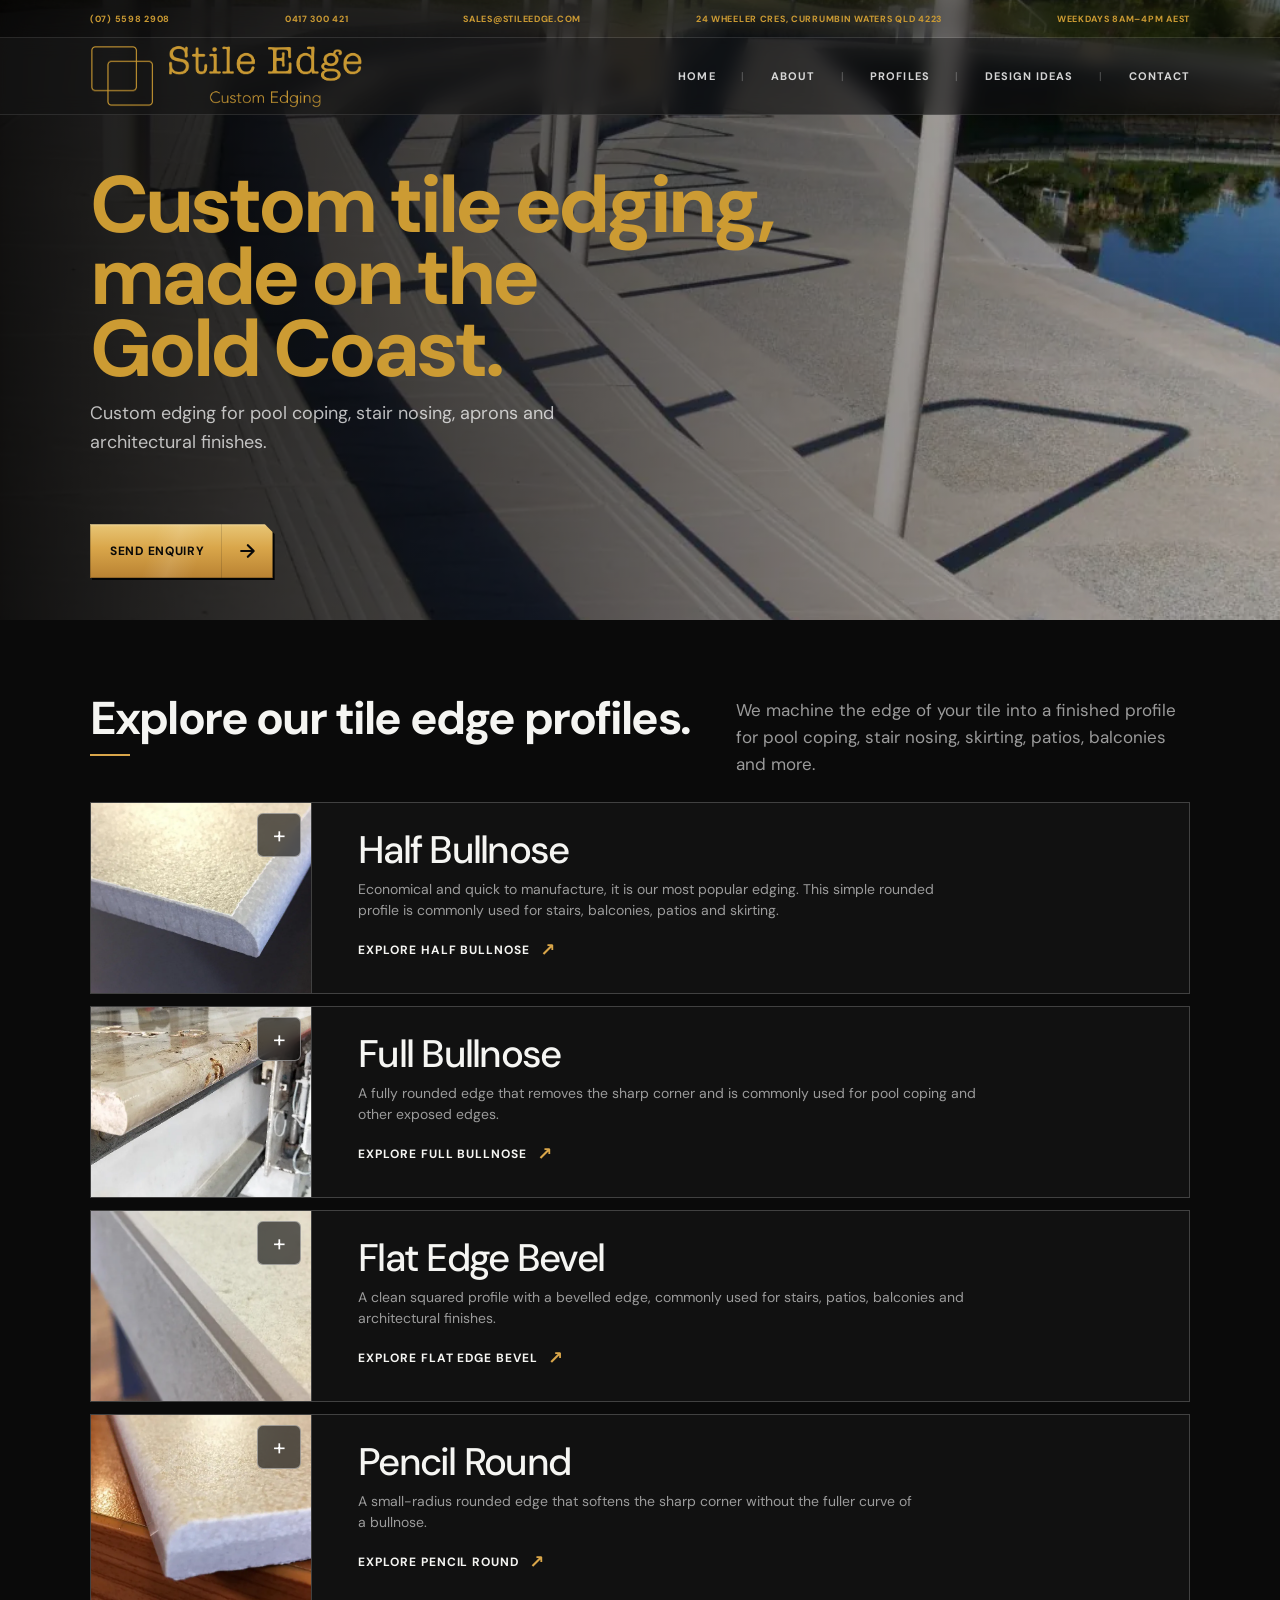
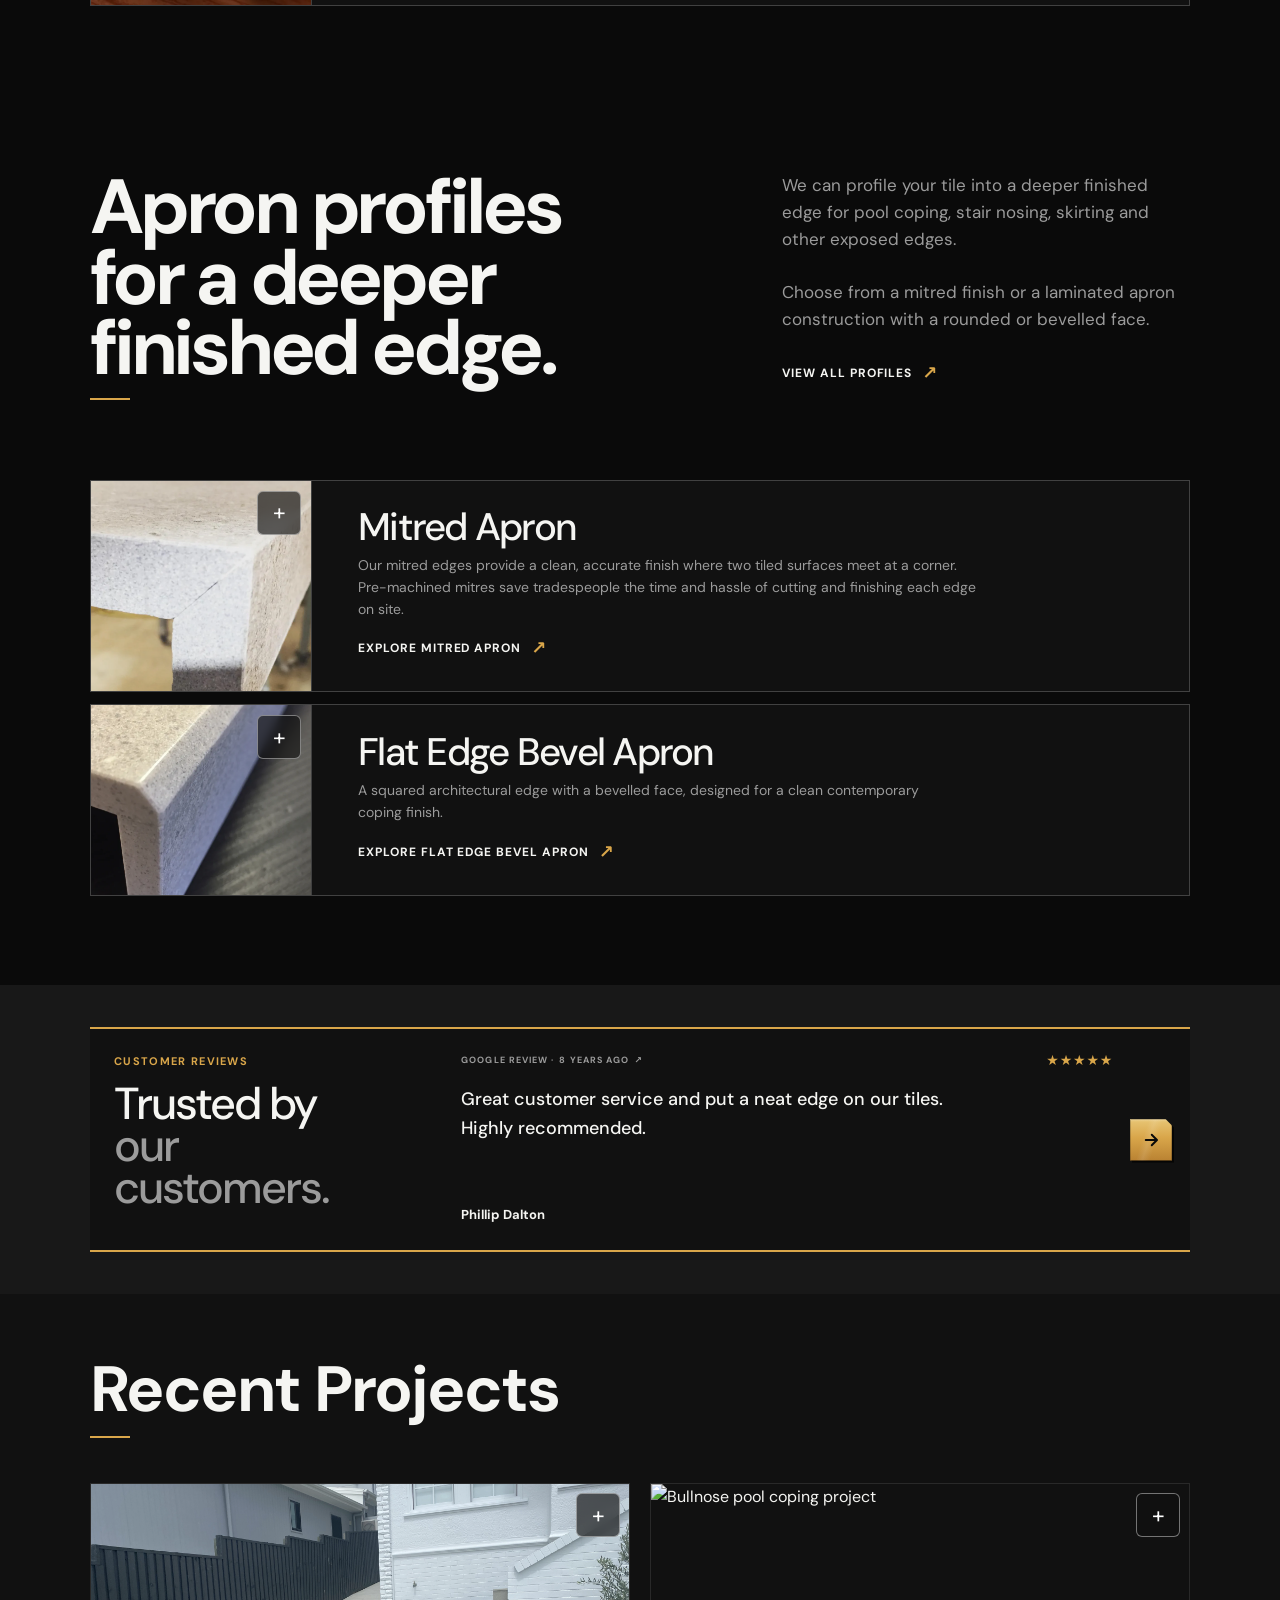
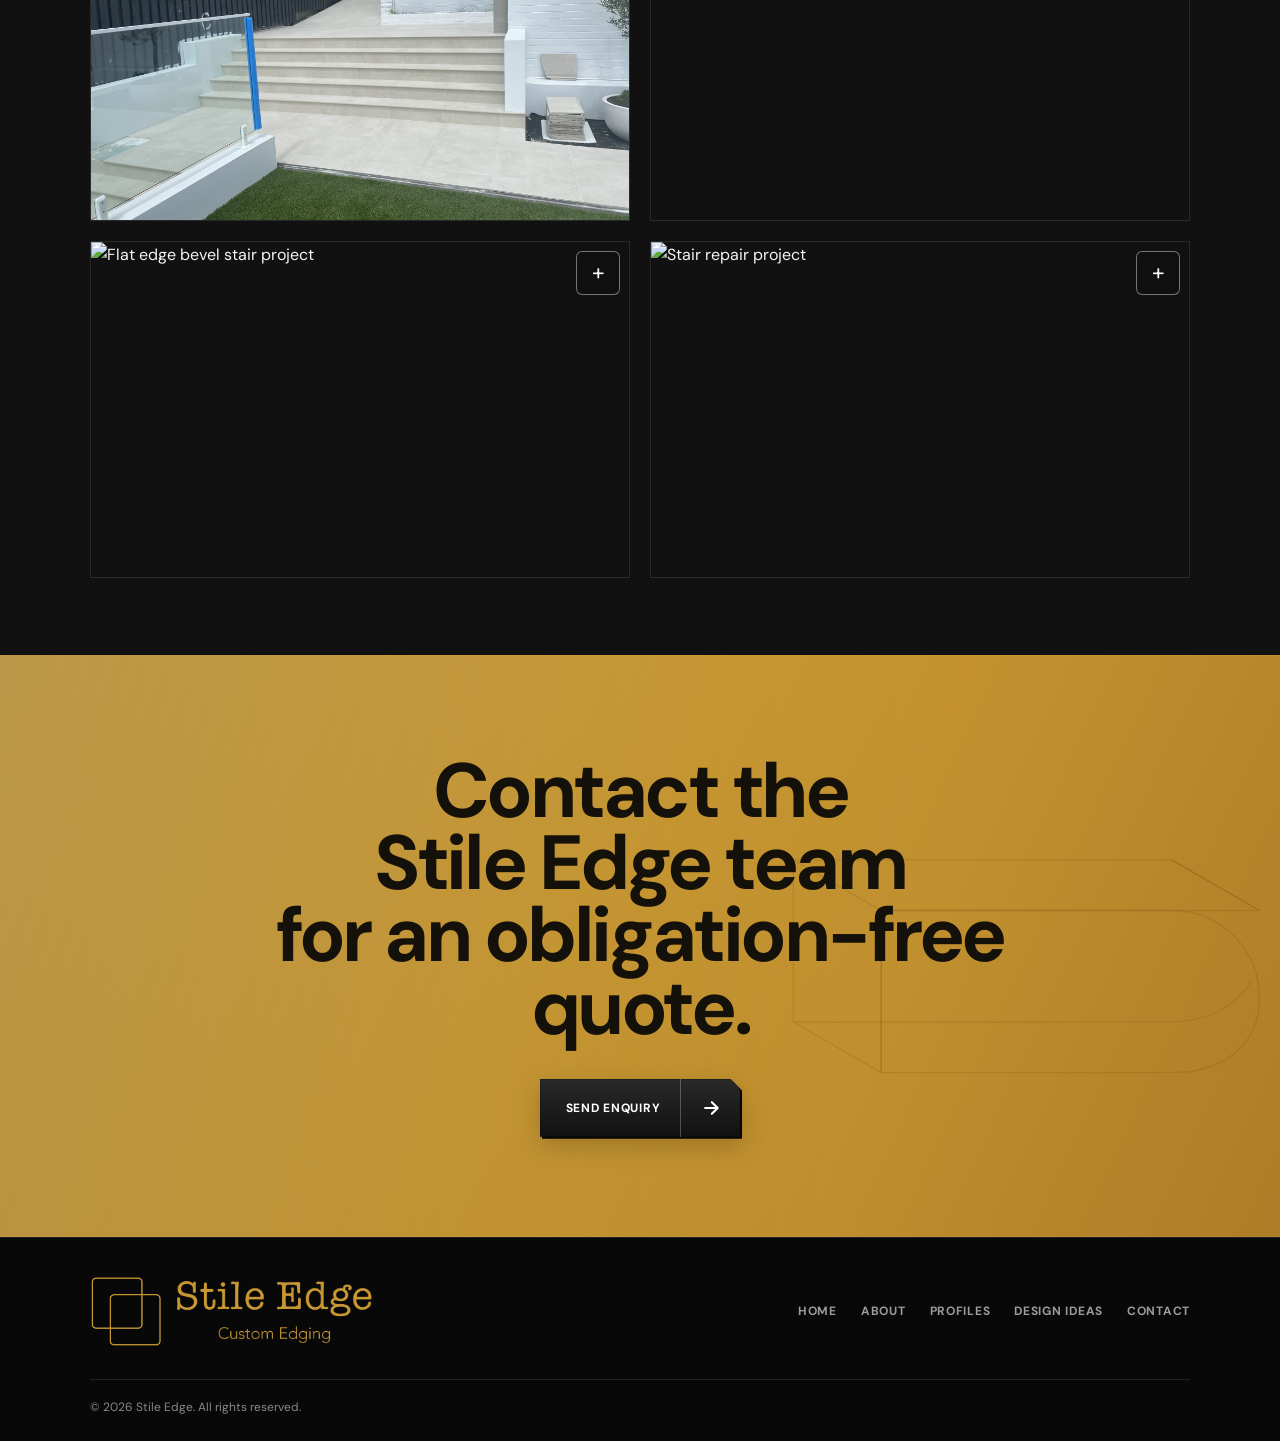
==== index.html @ b99e106f "Add aria-hidden and inert attributes to articles" ====
<!DOCTYPE html>
<html lang="en">
<head>
    
    <!-- =========================
     1. HEAD / METADATA
    ========================== -->
    
    <meta charset="UTF-8"/>
    <meta name="viewport" content="width=device-width, initial-scale=1.0"/>
    <!-- SEO Metadata -->
    <title>Stile Edge | Custom Tile Edging Gold Coast, Queensland</title>
    <meta name="description" content="Custom tile edging for pools, stairs, skirting & borders. Gold Coast specialists in pool coping, stair nosing and architectural edges.">
    <meta property="og:title" content="Stile Edge | Custom Tile Edging"/>
    <meta property="og:description" content="Custom tile edging for pools, stairs, skirting, borders and more."/>
    <meta property="og:image" content="https://stileedge.com/images/og-image.jpg"/>
    <meta property="og:url" content="https://stileedge.com/"/>
    <meta property="og:type" content="website"/>
    <!-- Large social preview for X and compatible platforms -->
    <meta name="twitter:card" content="summary_large_image">
    <meta property="og:image:alt" content="Stile Edge custom tile edging and profiling">
    <!-- Styles -->
    <!-- Preload the above-the-fold heading font -->
    <link
        rel="preload"
        href="fonts/dm-sans-v17-latin-700.woff2"
        as="font"
        type="font/woff2"
        crossorigin
    >
    <link rel="stylesheet" href="style.css">
    <!-- Favicon -->
    <link rel="icon" type="image/png" href="images/favicon.png"/>
    <link rel="apple-touch-icon" sizes="180x180" href="images/apple-touch-icon.png">
    <!-- Canonical URL -->
    <link rel="canonical" href="https://stileedge.com/"/>
    <script type="application/ld+json">
        {
        "@context": "https://schema.org",
        "@type": "LocalBusiness",
        "@id": "https://stileedge.com/#business",
        "name": "Stile Edge",
        "description": "Custom tile edging and profiling on the Gold Coast for pool coping, stairs, skirting, borders and architectural finishes.",
        "logo": "https://stileedge.com/images/logo.webp",
        "image": "https://stileedge.com/images/logo.webp",
        "telephone": "+61-7-5598-2908",
        "email": "sales@stileedge.com",
        "address": {
            "@type": "PostalAddress",
            "streetAddress": "24 Wheeler Crescent",
            "addressLocality": "Currumbin Waters",
            "addressRegion": "QLD",
            "postalCode": "4223",
            "addressCountry": "AU"
        },
        "areaServed": [
            {
                "@type": "City",
                "name": "Gold Coast"
            },
            {
                "@type": "AdministrativeArea",
                "name": "South East Queensland"
            }
        ],
        "geo": {
            "@type": "GeoCoordinates",
            "latitude": -28.148675,
            "longitude": 153.473419
        },
        "url": "https://stileedge.com",
        "openingHours": "Mo-Fr 08:00-16:00",
        
        "hasOfferCatalog": {
          "@type": "OfferCatalog",
          "name": "Custom Tile Edging Services",
          "itemListElement": [
            {
              "@type": "Offer",
              "itemOffered": {
                "@type": "Service",
                "name": "Pool Coping Profiles",
                "description": "Half bullnose, full bullnose and flat edge bevel profiles for pool surrounds.",
                "url": "https://stileedge.com/designideas.html#pool-coping"
              }
            },
            {
              "@type": "Offer",
              "itemOffered": {
                "@type": "Service",
                "name": "Stair Nosing and Step Tread Grooves",
                "description": "Custom stair nosing and tread grooves cut directly into tiles.",
                "url": "https://stileedge.com/designideas.html#stairs-step-treads"
              }
            },
            {
              "@type": "Offer",
              "itemOffered": {
                "@type": "Service",
                "name": "Skirting and Borders",
                "description": "Custom profiled tile edges for skirting and decorative borders.",
                "url": "https://stileedge.com/designideas.html#skirting-borders"
              }
            },
            {
              "@type": "Offer",
              "itemOffered": {
                "@type": "Service",
                "name": "Architectural Aprons and Edges",
                "description": "Mitred and laminated apron profiles for deeper finished tile edges.",
                "url": "https://stileedge.com/designideas.html#architectural-edges"
              }
            },
            {
              "@type": "Offer",
              "itemOffered": {
                "@type": "Service",
                "name": "Custom Tile Profiling",
                "description": "Custom tile edge profiles manufactured to suit specific project requirements.",
                "url": "https://stileedge.com/profiles.html#custom-profiles"
              }
            }
          ]
        }

        }
    </script>
</head>
<body class="home-page">
    
    <!-- =========================
         2. HEADER / NAVIGATION
    ========================== -->
    
    <div class="top-bar">
        <div class="top-bar-inner">
            <a
                href="tel:0755982908"
                class="top-bar-office"
            >
                (07) 5598 2908
            </a>
            <a
                href="tel:0417300421"
                class="top-bar-mobile"
            >
                0417 300 421
            </a>
            <a
                href="mailto:sales@stileedge.com"
                class="top-bar-email"
            >
                sales@stileedge.com
            </a>
            <a
                href="https://www.google.com/maps/search/?api=1&query=24+Wheeler+Crescent%2C+Currumbin+Waters+QLD+4223"
                class="top-bar-address"
                target="_blank"
                rel="noopener noreferrer"
            >
                24 Wheeler Cres, Currumbin Waters Qld 4223
            </a>
            <a
                href="contact.html#contact-details"
                class="top-bar-hours"
            >
                Weekdays 8am–4pm AEST
            </a>
        </div>
    </div>
        
    <header class="site-header">
        <div class="header-inner">
            <a href="index.html" class="site-logo" aria-label="Stile Edge home">   
                <img class="site-logo-mark"
                     src="images/logo.webp"
                     alt=""
                     width="1020"
                     height="1002">
                <img class="site-logo-wordmark"
                     src="images/logotext.webp"
                     alt=""
                     width="1122"
                     height="363">
            </a>
            <nav class="desktop-nav" aria-label="Primary navigation">
                <a href="index.html" aria-current="page">Home</a>
                <a href="about.html">About</a>
                <a href="profiles.html">Profiles</a>
                <a href="designideas.html">Design Ideas</a>
                <a href="contact.html">Contact</a>
            </nav>
            <button
                class="menu-button"
                type="button"
                aria-label="Open navigation"
                aria-expanded="false"
                aria-controls="mobile-menu"
            >
                <span></span>
                <span></span>
            </button>
        </div>
    
        <nav id="mobile-menu" class="mobile-menu" aria-label="Mobile navigation">
            <a href="index.html" aria-current="page">Home</a>
            <a href="about.html">About</a>
            <a href="profiles.html">Profiles</a>
            <a href="designideas.html">Design Ideas</a>
            <a href="contact.html">Contact</a>
        </nav>
    </header>

    <!-- =========================
         3. MAIN CONTENT
    ========================== -->
    
    <main>

        <!-- =========================
             3.1 MAIN - HERO
        ========================== -->

        <section class="hero">
            <div class="hero-slider">
                <div class="hero-slide is-active">
                    <img src="images/hero4.webp" alt="Custom profiled tile edging by Stile Edge" class="hero-image" width="1920" height="750" fetchpriority="high" decoding="async"/>
                </div>
                <div class="hero-slide">
                    <img src="images/hero2.webp" alt="Precision tile edging for pool coping" class="hero-image" width="1920" height="750" loading="lazy" fetchpriority="low" decoding="async"/>
                </div>
                <div class="hero-slide">
                    <img src="images/hero3.webp" alt="Architectural tile finishes by Stile Edge" class="hero-image" width="1920" height="750" loading="lazy" fetchpriority="low" decoding="async"/>
                </div>
            </div>
            <div class="hero-overlay"></div>
        
            <div class="hero-content">
                <h1>
                    Custom tile edging,
                    <span>made on the Gold Coast.</span>
                </h1>
                
                <p class="hero-text">
                    Custom edging for pool coping, stair nosing, aprons and architectural finishes.
                </p>
            </div>
        
            <div class="hero-actions">
                <a href="contact.html#contact-form" class="button button-primary">
                    <span class="button-label">Send Enquiry</span>
                    <span class="button-arrow" aria-hidden="true">
                        <svg viewBox="0 0 24 24" aria-hidden="true" focusable="false">
                            <path d="M5 12h14M13 5l7 7-7 7" />
                        </svg>
                    </span>
                </a>
            </div>
        
        </section>
        
        <!-- ===============================
            3.3  MAIN - STANDARD PROFILES
         ================================ -->

        <section class="services section">
            <div class="container">
        
                <div class="profiles-intro">
                    <div class="profiles-heading">
                        <h2 id="profiles">
                            Explore our tile edge profiles.
                        </h2>
                    </div>
        
                    <div class="profiles-description">
                        <p>
                            We machine the edge of your tile into a finished profile for pool coping, stair nosing, skirting, patios, balconies and more.
                        </p>
                    </div>
                </div>
        
        
                <!-- =====================================
                     01 - HALF BULLNOSE
                ====================================== -->
        
                <article
                    id="half-bullnose"
                    class="service-feature service-feature--gallery"
                    data-service-gallery
                >
                    <div class="service-image service-gallery">
        
                        <div
                            id="home-half-bullnose-gallery-track"
                            class="service-gallery-track"
                            data-gallery-track
                            role="region"
                            aria-label="Half Bullnose gallery"
                            tabindex="0"
                        >
                            <figure class="service-gallery-slide">
                                <img
                                    src="images/halfbullnose.webp"
                                    alt="Half Bullnose tile edge profile"
                                    width="1200"
                                    height="750"
                                    loading="lazy"
                                    decoding="async"
                                >
                            </figure>
                        </div>
        
                        <div
                            class="service-gallery-counter"
                            aria-live="polite"
                        >
                            <span data-gallery-current>1</span>
                            /
                            <span data-gallery-total>1</span>
                        </div>
        
                        <button
                            type="button"
                            class="service-gallery-expand"
                            data-gallery-toggle
                            data-label-open="Expand Half Bullnose gallery"
                            data-label-close="Collapse Half Bullnose gallery"
                            aria-label="Expand Half Bullnose gallery"
                            aria-expanded="false"
                            aria-controls="home-half-bullnose-gallery-track"
                        >
                            +
                        </button>
        
                        <button
                            type="button"
                            class="service-gallery-arrow service-gallery-arrow--prev"
                            data-gallery-prev
                            aria-label="Previous Half Bullnose photo"
                        >
                            ←
                        </button>
        
                        <button
                            type="button"
                            class="service-gallery-arrow service-gallery-arrow--next"
                            data-gallery-next
                            aria-label="Next Half Bullnose photo"
                        >
                            →
                        </button>
                    </div>
                    <div class="service-content">
                        <span class="service-number">
                            01 / PROFILE
                        </span>
                        <h3>Half Bullnose</h3>
                        <p>
                            Economical and quick to manufacture, it is our most popular edging. This simple rounded profile is commonly used for stairs, balconies, patios and skirting.
                        </p>
                        <a
                            href="profiles.html#half-bullnose"
                            class="text-link"
                        >
                            Explore Half Bullnose
                            <span aria-hidden="true">↗</span>
                        </a>
                    </div>
                </article>
                <!-- =====================================
                     02 - FULL BULLNOSE
                ====================================== -->
                <article
                    id="full-bullnose"
                    class="service-feature service-feature--gallery"
                    data-service-gallery
                >
                    <div class="service-image service-gallery">
                        <div
                            id="home-full-bullnose-gallery-track"
                            class="service-gallery-track"
                            data-gallery-track
                            role="region"
                            aria-label="Full Bullnose gallery"
                            tabindex="0"
                        >
                            <figure class="service-gallery-slide">
                                <img
                                    src="images/fullbullnose.webp"
                                    alt="Full Bullnose tile edge profile"
                                    width="915"
                                    height="571"
                                    loading="lazy"
                                    decoding="async"
                                >
                            </figure>
                        </div>
                        <div
                            class="service-gallery-counter"
                            aria-live="polite"
                        >
                            <span data-gallery-current>1</span>
                            /
                            <span data-gallery-total>1</span>
                        </div>
                        <button
                            type="button"
                            class="service-gallery-expand"
                            data-gallery-toggle
                            data-label-open="Expand Full Bullnose gallery"
                            data-label-close="Collapse Full Bullnose gallery"
                            aria-label="Expand Full Bullnose gallery"
                            aria-expanded="false"
                            aria-controls="home-full-bullnose-gallery-track"
                        >
                            +
                        </button>
                        <button
                            type="button"
                            class="service-gallery-arrow service-gallery-arrow--prev"
                            data-gallery-prev
                            aria-label="Previous Full Bullnose photo"
                        >
                            ←
                        </button>
                        <button
                            type="button"
                            class="service-gallery-arrow service-gallery-arrow--next"
                            data-gallery-next
                            aria-label="Next Full Bullnose photo"
                        >
                            →
                        </button>
                    </div>
                    <div class="service-content">
                        <span class="service-number">
                            02 / PROFILE
                        </span>
                        <h3>Full Bullnose</h3>
                        <p>
                            A fully rounded edge that removes the sharp corner and is commonly used for pool coping and other exposed edges.
                        </p>
                        <a
                            href="profiles.html#full-bullnose"
                            class="text-link"
                        >
                            Explore Full Bullnose
                            <span aria-hidden="true">↗</span>
                        </a>
                    </div>
                </article>
                <!-- =====================================
                     03 - FLAT EDGE BEVEL
                ====================================== -->
                <article
                    id="flat-edge-bevel"
                    class="service-feature service-feature--gallery"
                    data-service-gallery
                >
                    <div class="service-image service-gallery">
                        <div
                            id="home-flat-edge-bevel-gallery-track"
                            class="service-gallery-track"
                            data-gallery-track
                            role="region"
                            aria-label="Flat Edge Bevel gallery"
                            tabindex="0"
                        >
                            <figure class="service-gallery-slide">
                                <img
                                    src="images/flatedgebevel.webp"
                                    alt="Flat Edge Bevel tile profile"
                                    width="1200"
                                    height="750"
                                    loading="lazy"
                                    decoding="async"
                                >
                            </figure>
                        </div>
                        <div
                            class="service-gallery-counter"
                            aria-live="polite"
                        >
                            <span data-gallery-current>1</span>
                            /
                            <span data-gallery-total>1</span>
                        </div>
                        <button
                            type="button"
                            class="service-gallery-expand"
                            data-gallery-toggle
                            data-label-open="Expand Flat Edge Bevel gallery"
                            data-label-close="Collapse Flat Edge Bevel gallery"
                            aria-label="Expand Flat Edge Bevel gallery"
                            aria-expanded="false"
                            aria-controls="home-flat-edge-bevel-gallery-track"
                        >
                            +
                        </button>
                        <button
                            type="button"
                            class="service-gallery-arrow service-gallery-arrow--prev"
                            data-gallery-prev
                            aria-label="Previous Flat Edge Bevel photo"
                        >
                            ←
                        </button>
                        <button
                            type="button"
                            class="service-gallery-arrow service-gallery-arrow--next"
                            data-gallery-next
                            aria-label="Next Flat Edge Bevel photo"
                        >
                            →
                        </button>
                    </div>
                    <div class="service-content">
                        <span class="service-number">
                            03 / PROFILE
                        </span>
                        <h3>Flat Edge Bevel</h3>
                        <p>
                            A clean squared profile with a bevelled edge, commonly used for stairs, patios, balconies and architectural finishes.
                        </p>
                        <a
                            href="profiles.html#flat-edge-bevel"
                            class="text-link"
                        >
                            Explore Flat Edge Bevel
                            <span aria-hidden="true">↗</span>
                        </a>
                    </div>
                </article>
                <!-- =====================================
                     04 - PENCIL ROUND
                ====================================== -->
        
                <article
                    id="pencil-round"
                    class="service-feature service-feature--gallery"
                    data-service-gallery
                >
                    <div class="service-image service-gallery">
        
                        <div
                            id="home-pencil-round-gallery-track"
                            class="service-gallery-track"
                            data-gallery-track
                            role="region"
                            aria-label="Pencil Round gallery"
                            tabindex="0"
                        >
                            <figure class="service-gallery-slide">
                                <img
                                    src="images/pencilround.webp"
                                    alt="Pencil Round tile edge profile"
                                    width="859"
                                    height="537"
                                    loading="lazy"
                                    decoding="async"
                                >
                            </figure>
                        </div>
        
                        <div
                            class="service-gallery-counter"
                            aria-live="polite"
                        >
                            <span data-gallery-current>1</span>
                            /
                            <span data-gallery-total>1</span>
                        </div>
        
                        <button
                            type="button"
                            class="service-gallery-expand"
                            data-gallery-toggle
                            data-label-open="Expand Pencil Round gallery"
                            data-label-close="Collapse Pencil Round gallery"
                            aria-label="Expand Pencil Round gallery"
                            aria-expanded="false"
                            aria-controls="home-pencil-round-gallery-track"
                        >
                            +
                        </button>
        
                        <button
                            type="button"
                            class="service-gallery-arrow service-gallery-arrow--prev"
                            data-gallery-prev
                            aria-label="Previous Pencil Round photo"
                        >
                            ←
                        </button>
        
                        <button
                            type="button"
                            class="service-gallery-arrow service-gallery-arrow--next"
                            data-gallery-next
                            aria-label="Next Pencil Round photo"
                        >
                            →
                        </button>
        
                    </div>
        
                    <div class="service-content">
        
                        <span class="service-number">
                            04 / PROFILE
                        </span>
        
                        <h3>Pencil Round</h3>
        
                        <p>
                            A small-radius rounded edge that softens the sharp corner without the fuller curve of a bullnose.
                        </p>
                        <a
                            href="profiles.html#pencil-round"
                            class="text-link"
                        >
                            Explore Pencil Round
                            <span aria-hidden="true">↗</span>
                        </a>
                    </div>
                </article>
            </div>
        </section>
        <!-- =========================
              3.5 MAIN - APRON PROFILES
        ========================== -->
        
        <section
            id="aprons"
            class="services section"
        >
            <div class="container">
        
                <!-- =============================
                     APRON INTRO
                ============================== -->
        
                <div class="aprons-intro">
        
                    <div class="aprons-heading">
                        <h2>
                            Apron profiles for a deeper finished edge.
                        </h2>
                    </div>
        
                    <div class="aprons-intro-copy">
        
                        <p>
                            We can profile your tile into a deeper finished edge for pool coping, stair nosing, skirting and other exposed edges.
                        </p>
        
                        <p>
                            Choose from a mitred finish or a laminated apron construction with a rounded or bevelled face.
                        </p>
        
                        <a
                            href="profiles.html"
                            class="text-link"
                        >
                            View all profiles
                            <span aria-hidden="true">↗</span>
                        </a>
        
                    </div>
        
                </div>
        
        
                <!-- =====================================
                     05 - MITRED APRON
                ====================================== -->
                <article
                    id="mitred-apron"
                    class="service-feature service-feature--gallery"
                    data-service-gallery
                >
                    <div class="service-image service-gallery">
                        <div
                            id="home-mitred-apron-gallery-track"
                            class="service-gallery-track"
                            data-gallery-track
                            role="region"
                            aria-label="Mitred Apron gallery"
                            tabindex="0"
                        >
                            <figure class="service-gallery-slide">
                                <img
                                    src="images/mitredapron.webp"
                                    alt="Mitred apron tile edging by Stile Edge"
                                    width="1200"
                                    height="750"
                                    loading="lazy"
                                    decoding="async"
                                >
                            </figure>
                        </div>
                        <div
                            class="service-gallery-counter"
                            aria-live="polite"
                        >
                            <span data-gallery-current>1</span>
                            /
                            <span data-gallery-total>1</span>
                        </div>
                        <button
                            type="button"
                            class="service-gallery-expand"
                            data-gallery-toggle
                            data-label-open="Expand Mitred Apron gallery"
                            data-label-close="Collapse Mitred Apron gallery"
                            aria-label="Expand Mitred Apron gallery"
                            aria-expanded="false"
                            aria-controls="home-mitred-apron-gallery-track"
                        >
                            +
                        </button>
                        <button
                            type="button"
                            class="service-gallery-arrow service-gallery-arrow--prev"
                            data-gallery-prev
                            aria-label="Previous Mitred Apron photo"
                        >
                            ←
                        </button>
                        <button
                            type="button"
                            class="service-gallery-arrow service-gallery-arrow--next"
                            data-gallery-next
                            aria-label="Next Mitred Apron photo"
                        >
                            →
                        </button>
                    </div>
                    <div class="service-content">
                        <span class="service-number">
                            05 / APRON
                        </span>
                        <h3>Mitred Apron</h3>
                        <p>
                            Our mitred edges provide a clean, accurate finish where two tiled surfaces meet at a corner. Pre-machined mitres save tradespeople the time and hassle of cutting and finishing each edge on site.
                        </p>
                        <a
                            href="profiles.html#mitred-apron"
                            class="text-link"
                        >
                            Explore Mitred Apron
                            <span aria-hidden="true">↗</span>
                        </a>
                    </div>
                </article>
                <!-- =====================================
                     06 - FLAT EDGE BEVEL APRON
                ====================================== -->
                <article
                    id="flat-edge-bevel-apron"
                    class="service-feature service-feature--gallery"
                    data-service-gallery
                >
                    <div class="service-image service-gallery">
                        <div
                            id="home-flat-edge-bevel-apron-gallery-track"
                            class="service-gallery-track"
                            data-gallery-track
                            role="region"
                            aria-label="Flat Edge Bevel Apron gallery"
                            tabindex="0"
                        >
                            <figure class="service-gallery-slide">
                                <img
                                    src="images/flatedgebevelapron.webp"
                                    alt="Flat Edge Bevel Apron tile profile"
                                    width="570"
                                    height="324"
                                    loading="lazy"
                                    decoding="async"
                                >
                            </figure>
                        </div>
                        <div
                            class="service-gallery-counter"
                            aria-live="polite"
                        >
                            <span data-gallery-current>1</span>
                            /
                            <span data-gallery-total>1</span>
                        </div>
                        <button
                            type="button"
                            class="service-gallery-expand"
                            data-gallery-toggle
                            data-label-open="Expand Flat Edge Bevel Apron gallery"
                            data-label-close="Collapse Flat Edge Bevel Apron gallery"
                            aria-label="Expand Flat Edge Bevel Apron gallery"
                            aria-expanded="false"
                            aria-controls="home-flat-edge-bevel-apron-gallery-track"
                        >
                            +
                        </button>
                        <button
                            type="button"
                            class="service-gallery-arrow service-gallery-arrow--prev"
                            data-gallery-prev
                            aria-label="Previous Flat Edge Bevel Apron photo"
                        >
                            ←
                        </button>
                        <button
                            type="button"
                            class="service-gallery-arrow service-gallery-arrow--next"
                            data-gallery-next
                            aria-label="Next Flat Edge Bevel Apron photo"
                        >
                            →
                        </button>
                    </div>
                    <div class="service-content">
                        <span class="service-number">
                            06 / APRON
                        </span>
                        <h3>Flat Edge Bevel Apron</h3>
                        <p>
                            A squared architectural edge with a bevelled face, designed for a clean contemporary coping finish.
                        </p>
                        <a
                            href="profiles.html#flat-edge-bevel-apron"
                            class="text-link"
                        >
                            Explore Flat Edge Bevel Apron
                            <span aria-hidden="true">↗</span>
                        </a>
                    </div>
                </article>
            </div>
        </section>
        <!-- =========================
             3.4 MAIN - CUSTOMER REVIEWS
        ========================== -->

        <section
            id="reviews"
            class="reviews-section"
            aria-labelledby="reviews-title"
        >
            <div class="container reviews-layout">

                <!-- TRUST / SOURCE PANEL -->
                <aside class="reviews-overview">

                    <div class="reviews-overview-copy">
                        <p class="eyebrow">CUSTOMER REVIEWS</p>

                        <h2 id="reviews-title">
                            Trusted by
                            <span>our customers.</span>
                        </h2>
                    </div>
                </aside>


                <!-- REVIEW GALLERY -->
                <div
                    class="reviews-gallery"
                    data-review-gallery
                >

                    <div
                        id="reviews-gallery-track"
                        class="reviews-gallery-track"
                        data-review-track
                        role="region"
                        aria-label="Customer testimonial gallery"
                        tabindex="0"
                    >

                        <!-- REVIEW 01 -->
                        <article class="review-gallery-slide" aria-hidden="false">

                            <div class="review-gallery-top">

                                <a
                                    href="https://share.google/aYSX4DVDIsp0wMXSh"
                                    class="review-gallery-source"
                                    target="_blank"
                                    rel="noopener noreferrer"
                                    aria-label="Open Phillip Dalton's Google review"
                                >
                                    Google review ·
                                
                                    <time
                                        class="review-relative-date"
                                        data-review-captured="2026-09-12"
                                        data-review-age-years="8"
                                    >
                                        8 years ago
                                    </time>
                                
                                    <span aria-hidden="true">↗</span>
                                </a>

                                <span
                                    class="review-gallery-stars"
                                    role="img"
                                    aria-label="5 out of 5 stars"
                                >
                                    ★★★★★
                                </span>

                            </div>

                            <div class="review-gallery-body">
                                <blockquote>
                                    <p>
                                        Great customer service and put a neat edge on our tiles. Highly recommended.
                                    </p>
                                </blockquote>
                            </div>

                            <footer class="review-gallery-footer">
                                <strong>Phillip Dalton</strong>
                            </footer>

                        </article>
                        
                        <!-- REVIEW 02 -->
                        <article class="review-gallery-slide" aria-hidden="true" inert>

                            <div class="review-gallery-top">

                                <a
                                    href="https://share.google/eQQQewe9fkUvzL3k7"
                                    class="review-gallery-source"
                                    target="_blank"
                                    rel="noopener noreferrer"
                                    aria-label="Open Greg Tilley's Google review"
                                >
                                    Google review ·
                                
                                    <time
                                        class="review-relative-date"
                                        data-review-captured="2026-09-12"
                                        data-review-age-months="9"
                                    >
                                        9 months ago
                                    </time>
                                
                                    <span aria-hidden="true">↗</span>
                                </a>

                                <span
                                    class="review-gallery-stars"
                                    role="img"
                                    aria-label="5 out of 5 stars"
                                >
                                    ★★★★★
                                </span>

                            </div>

                            <div class="review-gallery-body">
                                <blockquote>
                                    <p>
                                        Great people. I only had one tile that needed cutting &amp; they cut it quickly &amp; refused my offer to pay. In this day &amp; time that is a rare thing! Thank you so much, appreciated!
                                    </p>
                                </blockquote>
                            </div>

                            <footer class="review-gallery-footer">
                                <strong>Greg Tilley</strong>
                            </footer>

                        </article>


                        <!-- REVIEW 03 -->
                        <article class="review-gallery-slide" aria-hidden="true" inert>

                            <div class="review-gallery-top">

                                <a
                                    href="https://share.google/ebPTwDyDKeC3I93Yc"
                                    class="review-gallery-source"
                                    target="_blank"
                                    rel="noopener noreferrer"
                                    aria-label="Open Selina Sanderson's Google review"
                                >
                                    Google review ·
                                
                                    <time
                                        class="review-relative-date"
                                        data-review-captured="2026-09-12"
                                        data-review-age-years="4"
                                    >
                                        4 years ago
                                    </time>
                                
                                    <span aria-hidden="true">↗</span>
                                </a>

                                <span
                                    class="review-gallery-stars"
                                    role="img"
                                    aria-label="5 out of 5 stars"
                                >
                                    ★★★★★
                                </span>

                            </div>

                            <div class="review-gallery-body">
                                <blockquote>
                                    <p>
                                        Karen was so helpful and a pleasure to deal with, she made the transaction very easy! Thanks Karen
                                    </p>
                                </blockquote>
                            </div>

                            <footer class="review-gallery-footer">
                                <strong>Selina Sanderson</strong>
                            </footer>

                        </article>

                    </div>

                    <button
                        type="button"
                        class="review-gallery-next"
                        data-review-next
                        aria-label="Next customer review"
                    >
                        <svg
                            viewBox="0 0 24 24"
                            aria-hidden="true"
                            focusable="false"
                        >
                            <path d="M5 12h14M13 5l7 7-7 7" />
                        </svg>
                    </button>

                </div>

            </div>
        </section>
        <!-- =========================
           3.6 MAIN - GALLERY
        ========================== -->
        
        <section id="gallery" class="gallery section">
            <div class="container">
                <div class="section-heading">
                    <h2>
                        Recent Projects
                    </h2>
                </div>
                <div class="gallery-grid">

                    <!-- Project 1 — Full Bullnose -->
                    <article class="project-card">
                        <button
                            type="button"
                            class="service-gallery-expand project-card-toggle"
                            aria-label="Show Full Bullnose profile used in this project"
                            aria-expanded="false"
                        >
                            +
                        </button>
                        <div class="project-card-inner">
                            <div class="project-card-front">
                                <img src="images/project1.webp" alt="Full bullnose stair project" width="1200" height="800" loading="lazy">
                            </div>
                            <div class="project-card-back" inert>
                                <div class="project-back-content">
                                    <div class="mini-profile-full">
                                        <div class="mini-profile-image">
                                            <img src="images/fullbullnose.webp" alt="Full Bullnose" width="915" height="571" loading="lazy">
                                        </div>
                                        <div class="mini-profile-info">
                                            <strong>Full Bullnose</strong>
                                            <a
                                                href="profiles.html#full-bullnose"
                                                class="text-link"
                                            >
                                                Explore Full Bullnose
                                                <span aria-hidden="true">↗</span>
                                            </a>
                                        </div>
                                    </div>
                                </div>
                            </div>
                        </div>
                    </article>
                    <!-- Project 2 — Full Bullnose -->
                    <article class="project-card">
                        <button
                            type="button"
                            class="service-gallery-expand project-card-toggle"
                            aria-label="Show Full Bullnose profile used in this project"
                            aria-expanded="false"
                        >
                            +
                        </button>
                        <div class="project-card-inner">
                            <div class="project-card-front">
                                <img src="images/project2.webp" alt="Bullnose pool coping project" width="1200" height="800" loading="lazy">
                            </div>
                            <div class="project-card-back" inert>
                                <div class="project-back-content">
                                    <div class="mini-profile-full">
                                        <div class="mini-profile-image">
                                            <img src="images/fullbullnose.webp" alt="Full Bullnose" width="915" height="571" loading="lazy">
                                        </div>
                                        <div class="mini-profile-info">
                                            <strong>Full Bullnose</strong>
                                            <a
                                                href="profiles.html#full-bullnose"
                                                class="text-link"
                                            >
                                                Explore Full Bullnose
                                                <span aria-hidden="true">↗</span>
                                            </a>
                                        </div>
                                    </div>
                                </div>
                            </div>
                        </div>
                    </article>
                    <!-- Project 3 — Flat Edge Bevel -->
                    <article class="project-card">
                        <button
                            type="button"
                            class="service-gallery-expand project-card-toggle"
                            aria-label="Show Flat Edge Bevel profile used in this project"
                            aria-expanded="false"
                        >
                            +
                        </button>
                        <div class="project-card-inner">
                            <div class="project-card-front">
                                <img src="images/project3.webp" alt="Flat edge bevel stair project" width="1200" height="800" loading="lazy">
                            </div>
                            <div class="project-card-back" inert>
                                <div class="project-back-content">
                                    <div class="mini-profile-full">
                                        <div class="mini-profile-image">
                                            <img src="images/flatedgebevel.webp" alt="Flat Edge Bevel" width="1200" height="750" loading="lazy">
                                        </div>
                                        <div class="mini-profile-info">
                                            <strong>Flat Edge Bevel</strong>
                                        
                                            <a
                                                href="profiles.html#flat-edge-bevel"
                                                class="text-link"
                                            >
                                                Explore Flat Edge Bevel
                                                <span aria-hidden="true">↗</span>
                                            </a>
                                        </div>
                                    </div>
                                </div>
                            </div>
                        </div>
                    </article>

                    <!-- Project 4 — Half Bullnose -->
                    <article class="project-card">
                        <button
                            type="button"
                            class="service-gallery-expand project-card-toggle"
                            aria-label="Show Half Bullnose profile used in this project"
                            aria-expanded="false"
                        >
                            +
                        </button>
                        <div class="project-card-inner">
                            <div class="project-card-front">
                                <img src="images/project4.webp" alt="Stair repair project" width="1200" height="800" loading="lazy">
                            </div>
                            <div class="project-card-back" inert>
                                <div class="project-back-content">
                                    <div class="mini-profile-full">
                                        <div class="mini-profile-image">
                                            <img src="images/halfbullnose.webp" alt="Half Bullnose" width="1200" height="750" loading="lazy">
                                        </div>
                                        <div class="mini-profile-info">
                                            <strong>Half Bullnose</strong>
                                        
                                            <a
                                                href="profiles.html#half-bullnose"
                                                class="text-link"
                                            >
                                                Explore Half Bullnose
                                                <span aria-hidden="true">↗</span>
                                            </a>
                                        </div>
                                    </div>
                                </div>
                            </div>
                        </div>
                    </article>

                </div>
            </div>
        </section>
                
        <!-- =========================
            3.8 MAIN - CONTACT CTA
        ========================== -->
        
        <section id="contact" class="contact section">
            <div class="contact-content">
                <h2>
                    Contact the Stile Edge team<br>
                    for an obligation-free quote.
                </h2>
                <div class="about-cta-actions">
                   <a href="contact.html" class="button button-primary">
                        <span class="button-label">Send Enquiry</span>
                        <span class="button-arrow" aria-hidden="true">
                            <svg viewBox="0 0 24 24" aria-hidden="true" focusable="false">
                                <path d="M5 12h14M13 5l7 7-7 7" />
                            </svg>
                        </span>
                    </a>
                    
                </div>
            </div>
        </section>
    </main>
    
    <!-- =========================
         4. FOOTER
    ========================== -->
    <footer class="site-footer">
        <div class="footer-inner">
            <a
                href="index.html"
                class="footer-brand"
                aria-label="Stile Edge home"
            >
                <img
                    class="footer-mark"
                    src="images/logo.webp"
                    alt=""
                    width="1020"
                    height="1002"
                    loading="lazy"
                >
                <img
                    class="footer-wordmark"
                    src="images/logotext.webp"
                    alt=""
                    width="1122"
                    height="363"
                    loading="lazy"
                >
            </a>
            <nav
                class="footer-links"
                aria-label="Footer navigation"
            >
                <a href="index.html">Home</a>
                <a href="about.html">About</a>
                <a href="profiles.html">Profiles</a>
                <a href="designideas.html">Design Ideas</a>
                <a href="contact.html">Contact</a>
            </nav>
        </div>
        <div class="footer-bottom">
            <p class="copyright">
                © 2026 Stile Edge. All rights reserved.
            </p>
        </div>
    </footer>
    <!-- =========================
         5. JAVASCRIPT
    ========================== -->
    
    <script src="script.js"></script>

</body>
</html>
---- style.css ----
*,
*::before,
*::after {
    box-sizing: border-box;
}
/* ==========================
   1. Design Tokens
========================== */
:root {
    --bg: #0a0a0a;
    --surface: #111111;
    --surface-2: #181818;
    --text: #f5f5f2;
    --text-muted: #9b9b9b;
    --text-dim: #888888;
    /* Brand */
    --brand-gold: #d9a64a;
    --logo-gold: #CC9B33;
    --brand-gold-bright: #e8c676;
    --brand-gold-deep: #b98232;
    --platinum-blue: #334c5c;
    --platinum-blue-deep: #223640;
    --platinum-blue-deeper: #101c22;
    /* Semantic */
    --accent: var(--brand-gold);
    --accent-bright: var(--brand-gold-bright);
    --accent-ink: var(--brand-gold);
    --line-strong: rgba(255,255,255,.20);
    --beam: var(--brand-gold);
    --beam-size: 2px;
    --dark: #050505;
    --line: rgba(255,255,255,.10);
    --max-width: 1100px;
    --page-padding: clamp(20px, 4vw, 72px);
    --section-space: clamp(56px, 6vw, 80px);
    --ease: cubic-bezier(.22, 1, .36, 1);
    --section-title-size: clamp(38px, 4vw, 54px);
    --body-copy-size: 16px;
    --gold-button:
        linear-gradient(
            180deg,
            rgba(255,255,255,.28) 0,
            rgba(255,255,255,.06) 2px,
            transparent 3px
        ),
        linear-gradient(
            108deg,
            transparent 0%,
            transparent 34%,
            rgba(255,255,255,.11) 46%,
            transparent 60%
        ),
        linear-gradient(
            180deg,
            var(--brand-gold-bright) 0%,
            var(--brand-gold) 44%,
            var(--brand-gold-deep) 100%
        );
    
    --gold-button-hover:
        linear-gradient(
            180deg,
            rgba(255,255,255,.34) 0,
            rgba(255,255,255,.08) 2px,
            transparent 3px
        ),
        linear-gradient(
            108deg,
            transparent 0%,
            transparent 30%,
            rgba(255,255,255,.16) 46%,
            transparent 62%
        ),
        linear-gradient(
            180deg,
            var(--brand-gold-bright) 0%,
            var(--brand-gold) 52%,
            var(--brand-gold-deep) 100%
        );
    --cta-surface:
        linear-gradient(
            115deg,
            #E5B858 0%,
            #CC9B33 48%,
            #AD7C26 100%
        );
    /* Spacing rhythm */
    --space-1: 4px;
    --space-2: 8px;
    --space-3: 12px;
    --space-4: 16px;
    --space-5: 24px;
    --space-6: 32px;
    --space-7: 48px;
    --space-8: 64px;
    --space-9: 80px;
    /* Stile edge motif */
    --brand-edge-length: 40px;
    --brand-edge-thickness: 2px;

    /* Shape system */
    --radius-section: 0;
    --radius-card: 0;
    --radius-media: 0;
    --radius-tag: 0;
    --radius-field: 0;
    --radius-section-edge: 0;
    
    /* Button geometry */
    --button-depth: 2px;
    --button-chamfer: 14px;
    --button-arrow-width: 52px;
}
/* ==========================
   2. Fonts
========================== */

/* dm-sans-regular - latin */
@font-face {
  font-display: swap;
  font-family: 'DM Sans';
  font-style: normal;
  font-weight: 400;
  src: url('fonts/dm-sans-v17-latin-regular.woff2') format('woff2');
}
/* dm-sans-500 - latin */
@font-face {
  font-display: swap;
  font-family: 'DM Sans';
  font-style: normal;
  font-weight: 500;
  src: url('fonts/dm-sans-v17-latin-500.woff2') format('woff2');
}
/* dm-sans-700 - latin */
@font-face {
  font-display: swap;
  font-family: 'DM Sans';
  font-style: normal;
  font-weight: 700;
  src: url('fonts/dm-sans-v17-latin-700.woff2') format('woff2');
}

/* ==========================
   3. Base / Reset
========================== */

@view-transition {
    navigation: auto;
}

::view-transition-old(root),
::view-transition-new(root) {
    animation-duration: 180ms;
    animation-timing-function: ease-out;
}

#profiles,
#aprons,
#gallery,
#contact {
    scroll-margin-top: 110px;
}

h1,
h2,
h3 {
    text-wrap: balance;
}

p {
    text-wrap: pretty;
}

html {
    color-scheme: dark;
    scroll-padding-top: 110px;
    scroll-behavior: smooth;
}


body {
    margin: 0;
    background: var(--bg);
    color: var(--text);
    font-family: "DM Sans", system-ui, -apple-system, sans-serif;
    line-height: 1.6;
    -webkit-font-smoothing: antialiased;
    -moz-osx-font-smoothing: grayscale;
    overflow-x: hidden;
}

img {
    display: block;
    max-width: 100%;
    height: auto;
}


a {
    color: inherit;
    text-decoration: none;
    transition:
        color .3s ease,
        background-color .3s ease,
        border-color .3s ease,
        transform .3s ease;
}


a:hover {
    color: var(--accent);
}


a:focus-visible,
button:focus-visible {
    outline: 2px solid var(--text);
    outline-offset: 6px;
}

button {
    font: inherit;
}

.menu-button {
    display: none;
}

.feature-image {
    border: 0;
}

.profiles-heading h2,
.aprons-heading h2,
.feature-copy h2,
.section-heading h2 {
    position: relative;
    padding-bottom: 16px;
}

.profiles-heading h2::after,
.aprons-heading h2::after,
.feature-copy h2::after,
.section-heading h2::after {
    content: "";
    position: absolute;
    left: 0;
    bottom: 0;
    width: var(--brand-edge-length);
    height: var(--brand-edge-thickness);
    background: var(--accent);
}

.profiles-heading h2,
.aprons-heading h2,
.section-heading h2,
.feature-copy h2 {
    font-size: var(--section-title-size);
    line-height: .96;
    letter-spacing: -.04em;
}

.profiles-description,
.aprons-intro-copy,
.feature-copy p:not(.eyebrow) {
    font-size: var(--body-copy-size);
    line-height: 1.6;
}

.feature-image,
.gallery-grid img {
    border-radius: var(--radius-media);
    overflow: hidden;
}

/* ==========================
   4.1 SHARED SERVICE CARDS
============================== */

.service-number {
    display: none;
}

.services {
    background: var(--bg);
}

.service-feature {
   position: relative;
   display: grid;
   grid-template-columns: 1fr 1fr;
   min-height: 500px;
   margin-bottom: 0;
   background: var(--surface);
   border:
   1px solid var(--line-strong);
   border-top:
       var(--beam-size)
       solid
       var(--beam);
   border-bottom: 0;
       overflow: hidden;
       transition:
           border-color .3s ease;
}

.service-feature:last-child {
    border-bottom:
        1px solid
        var(--line);
}

.service-image {
    position: relative;
    min-height: 500px;
    overflow: hidden;
    background: var(--surface-2);
}

.service-image img {
    width: 100%;
    height: 100%;
    object-fit: cover;
    transition:
        transform .9s var(--ease);
}

.service-content {
    position: relative;
    border-left:
        var(--beam-size)
        solid
        var(--beam);
    display: flex;
    flex-direction: column;
    justify-content: center;
    padding:
        clamp(40px, 6vw, 85px)
        clamp(30px, 5vw, 70px);
}

.service-content h3 {
    margin: 0 0 20px;
    font-family:
        "DM Sans",
        system-ui,
        sans-serif;
    font-size: clamp(40px, 4.5vw, 66px);
    line-height: .9;
    font-weight: 500;
    letter-spacing: -.045em;
}

.service-content p {
    max-width: 530px;
    margin: 0 0 25px;
    color: var(--text-muted);
    font-size: 16px;
    line-height: 1.7;
}

.service-feature:nth-of-type(even) .service-image {
    order: 2;
}

.service-feature:nth-of-type(even) .service-content {
    order: 1;
    border-left: 0;
    border-right:
       var(--beam-size)
       solid
       var(--beam);
}

/* =============================
   4.2 SHARED SERVICE GALLERIES
================================= */

:is(.home-page, .services-page-body) .service-feature--gallery {
    transition:
        grid-template-columns .22s var(--ease),
        min-height .22s var(--ease);
}

/* ==========================
   Gallery media
========================== */

:is(.home-page, .services-page-body) .service-gallery {
    position: relative;
    isolation: isolate;
}

:is(.home-page, .services-page-body) .service-gallery-track {
    display: flex;
    width: 100%;
    height: 100%;
    overflow: hidden;
    scrollbar-width: none;
}

:is(.home-page, .services-page-body) .service-gallery-track::-webkit-scrollbar {
    display: none;
}

:is(.home-page, .services-page-body) .service-gallery-slide {
    flex: 0 0 100%;
    width: 100%;
    min-width: 100%;
    height: 100%;
    margin: 0;
    background: var(--dark);
    scroll-snap-align: start;
    scroll-snap-stop: always;
}

:is(.home-page, .services-page-body) .service-gallery-slide img {
    display: block;
    width: 100%;
    height: 100%;
    object-fit: cover;
    pointer-events: none;
    user-select: none;
}

/* ==========================
   Counter
========================== */

:is(.home-page, .services-page-body) .service-gallery-counter {
    position: absolute;
    left: 10px;
    bottom: 10px;
    z-index: 4;
    padding: 7px 9px;
    border-radius: 6px;
    background: rgba(18, 18, 18, .72);
    color: #fff;
    font-size: 10px;
    font-weight: 700;
    line-height: 1;
    letter-spacing: .08em;
    backdrop-filter: blur(6px);
    -webkit-backdrop-filter: blur(6px);
}

/* ==========================
   Expand / collapse
========================== */

:is(.home-page, .services-page-body) .service-gallery-expand,
.project-card-toggle {
    position: absolute;
    top: 10px;
    right: 10px;
    z-index: 5;
    display: grid;
    place-items: center;
    width: 44px;
    height: 44px;
    padding: 0;
    border: 1px solid rgba(255, 255, 255, .42);
    border-radius: 6px;
    background: rgba(18, 18, 18, .65);
    color: #fff;
    font-size: 23px;
    font-weight: 400;
    line-height: 1;
    cursor: pointer;
    backdrop-filter: blur(6px);
    -webkit-backdrop-filter: blur(6px);
    transition:
        transform .18s ease,
        background-color .18s ease,
        border-color .18s ease;
}

:is(.home-page, .services-page-body) .service-gallery-expand:hover,
.project-card-toggle:hover {
    background: rgba(18, 18, 18, .88);
    border-color: rgba(255, 255, 255, .7);
}

:is(.home-page, .services-page-body) .service-gallery-expand:active,
.project-card-toggle:active {
    transform: scale(.95);
}

:is(.home-page, .services-page-body)
.service-feature--gallery.is-gallery-open
.service-gallery-expand {
    transform: rotate(45deg);
}

/* ==========================
   Previous / next
========================== */

:is(.home-page, .services-page-body) .service-gallery-arrow {
    position: absolute;
    top: 50%;
    z-index: 5;
    display: grid;
    place-items: center;
    width: 46px;
    height: 46px;
    padding: 0;
    border: 1px solid rgba(255, 255, 255, .42);
    border-radius: 6px;
    background: rgba(18, 18, 18, .64);
    color: #fff;
    font-size: 18px;
    opacity: 0;
    visibility: hidden;
    pointer-events: none;
    cursor: pointer;
    transform: translateY(-50%);
    backdrop-filter: blur(6px);
    -webkit-backdrop-filter: blur(6px);
    transition:
        opacity .18s ease,
        background-color .18s ease,
        border-color .18s ease;
}

:is(.home-page, .services-page-body) .service-gallery-arrow--prev {
    left: 14px;
}

:is(.home-page, .services-page-body) .service-gallery-arrow--next {
    right: 14px;
}

:is(.home-page, .services-page-body)
.service-feature--gallery.is-gallery-open
.service-gallery-arrow {
    opacity: 1;
    visibility: visible;
    pointer-events: auto;
}

:is(.home-page, .services-page-body)
.service-gallery-arrow:hover:not(:disabled) {
    background: rgba(18, 18, 18, .9);
    border-color: rgba(255, 255, 255, .72);
}

:is(.home-page, .services-page-body) .service-gallery-arrow:disabled {
    opacity: .25;
    cursor: default;
    pointer-events: none;
}

/* ==========================
   Swipe enabled only when open
========================== */

:is(.home-page, .services-page-body)
.service-feature--gallery.is-gallery-open
.service-gallery-track {
    overflow-x: auto;
    overflow-y: hidden;
    scroll-snap-type: x mandatory;
    scroll-behavior: smooth;
    overscroll-behavior-inline: contain;
}

/* Existing service hover zoom must
   not fight the carousel */

:is(.home-page, .services-page-body)
.service-feature--gallery.is-gallery-open:hover
.service-gallery-slide img {
    transform: none;
}

/* =========================
   4.3 SERVICE DETAIL PAGES
============================ */

.service-detail {
    padding-block:
        clamp(42px, 4.5vw, 60px);
    border-bottom:
        1px solid
        var(--line-strong);
    background: var(--surface);
}

/* Alternate section tone */

.service-detail:nth-of-type(even) {
    background: var(--bg);
}

/* Main layout */

.service-detail-grid {
    display: grid;
    grid-template-columns:
        minmax(280px, .9fr)
        minmax(340px, 1.1fr);
    gap:
        clamp(40px, 6vw, 84px);
    align-items: center;
}

/* =================================
   Copy
================================= */

.service-detail-main {
    grid-column: 1;
    grid-row: 1;
    max-width: 560px;
}

.service-detail-main h2 {
    display: flex;
    align-items: baseline;
    gap: 14px;
    margin:
        0
        0
        18px;
    font-family:
        "DM Sans",
        system-ui,
        sans-serif;
    font-size:
        clamp(40px, 4vw, 56px);
    font-weight: 500;
    line-height: .94;
    letter-spacing: -.04em;
}

.service-detail-number {
    color: var(--accent-ink);
    font-family:
        "DM Sans",
        system-ui,
        sans-serif;
    font-size: 11px;
    font-weight: 700;
    letter-spacing: .14em;
}

.service-detail-main > p {
    max-width: 520px;
    margin:
        0
        0
        22px;
    color: var(--text-muted);
    font-size: 16px;
    line-height: 1.65;
}

/* =================================
   Scope tags
================================= */

.scope-items {
    display: flex;
    flex-wrap: wrap;
    gap: 8px;
    margin: 0;
    border: 0;
}

.scope-items span,
.scope-items a {
    padding:
        8px
        11px;
    border:
        1px solid
        var(--line-strong);
    border-radius: 0;
    background: transparent;
    color: var(--text-muted);
    font-size: 9px;
    font-weight: 700;
    letter-spacing: .08em;
    text-transform: uppercase;
}

.scope-items a {
    transition:
        color .18s ease,
        border-color .18s ease,
        background-color .18s ease;
}

.scope-items a:hover {
    color: var(--accent);
    border-color: var(--accent);
}

/* =================================
   Image
================================= */

.service-detail-image {
    grid-column: 2;
    grid-row: 1;
    justify-self: end;
    width:
        min(100%, 520px);
    margin: 0;
    aspect-ratio: 3 / 2;
    overflow: hidden;
    border: 0;
    box-shadow:
        7px
        7px
        0
        var(--dark);
}

.service-detail-image img {
    width: 100%;
    height: 100%;
    object-fit: cover;
    transition:
        transform .5s
        var(--ease);
}

/* =================================
   Alternate image / copy
================================= */

.service-detail:nth-of-type(even)
.service-detail-main {
    grid-column: 2;
}

.service-detail:nth-of-type(even)
.service-detail-image {
    grid-column: 1;

    justify-self: start;
}

/* =========================================================
   4.4 SERVICE GALLERY UTILITIES
========================================================= */

.has-single-gallery-image .service-gallery-counter,
.has-single-gallery-image .service-gallery-arrow {
    display: none !important;
}

/* ==========================
   5. Shared Layout
========================== */

.container {
    width: min(100% - (var(--page-padding) * 2), var(--max-width));
    margin-inline: auto;
}

.section {
    padding-block: var(--section-space);
}

/* =========================================================
   5.1 HEADER - TOP INFORMATION BAR
========================================================= */

.top-bar {
    position: fixed;
    top: 0;
    left: 0;
    width: 100%;
    height: 38px;
    z-index: 400;
    border-bottom: 1px solid rgba(255, 255, 255, .12);
    background: rgba(0, 0, 0, .33);
    backdrop-filter: blur(14px);
    -webkit-backdrop-filter: blur(14px);
    color: var(--logo-gold);        
    /* old - color: rgba(255,255,255,.82); -  */
    font-size: 9px;
    font-weight: 700;
    letter-spacing: .08em;
    line-height: 1;
    text-transform: uppercase;
}

.top-bar-inner {
    width: min(
        calc(100% - (var(--page-padding) * 2)),
        var(--max-width)
    );

    height: 38px;
    margin-inline: auto;
    display: flex;
    align-items: center;
    justify-content: space-between;
    gap: 30px;
}

.top-bar a {
    color: var(--logo-gold);
    /* old - color: rgba(255,255,255,.78); - */
}

.top-bar a:hover {
    color: var(--accent);
}


/* =========================================================
   5.2 HEADER - MAIN HEADER
========================================================= */

.site-header {
    position: absolute;
    top: 38px;
    left: 0;
    width: 100%;
    z-index: 300;
    background: rgba(20, 20, 20, .62);
    backdrop-filter: blur(10px);
    -webkit-backdrop-filter: blur(10px);
    border-bottom: 1px solid rgba(255, 255, 255, .10);
}

.header-inner {
    width: min(
        calc(100% - (var(--page-padding) * 2)),
        var(--max-width)
    );
    min-height: 76px;
    margin-inline: auto;
    display: grid;
    grid-template-columns: 280px minmax(0, 1fr);
    align-items: center;
    column-gap: 40px;
}


.site-logo {
    display: flex;
    align-items: center;
    gap: 12px;
    width: fit-content;
    max-width: 100%;
}

.site-logo img {
    display: block;
    height: auto;
    max-width: none;
}

.site-logo .site-logo-mark {
    width: 64px;
}

.site-logo .site-logo-wordmark {
    width: 198px;
}

/* =========================================================
   5.3 HEADER - DESKTOP NAVIGATION
========================================================= */

.desktop-nav {
    min-width: 0;
    display: flex;
    align-items: center;
    justify-content: flex-end;
    gap: clamp(18px, 2vw, 30px);
    white-space: nowrap;
}

.desktop-nav a {
    display: inline-flex;
    align-items: center;
    color: rgba(255, 255, 255, .82);
    font-size: 11px;
    font-weight: 700;
    letter-spacing: .095em;
    line-height: 1;
    text-transform: uppercase;
    transition:
        color .3s ease,
        opacity .3s ease;
}

.desktop-nav a + a::before {
    content: "|";
    margin-right: clamp(18px, 2vw, 30px);
    color: rgba(255, 255, 255, .28);
    font-weight: 400;
}

.desktop-nav a:hover {
    color: #fff;
}

/* =========================================================
   5.6 HEADER - MOBILE MENU
========================================================= */

.mobile-menu {
    display: flex;
    flex-direction: column;
    position: absolute;
    top: 100%;
    left: 0;
    right: 0;
    z-index: 1001;
    background: rgba(12, 12, 12, .92);
    backdrop-filter: blur(18px);
    -webkit-backdrop-filter: blur(18px);
    border-top: 1px solid rgba(255, 255, 255, .10);
    box-shadow: 0 20px 40px rgba(0, 0, 0, .45);
    max-height: 0;
    opacity: 0;
    visibility: hidden;
    overflow: hidden;
    pointer-events: none;
    transition:
        max-height .4s var(--ease),
        opacity .3s ease,
        visibility .3s ease;
}

.mobile-menu.open {
    max-height: 360px;
    opacity: 1;
    visibility: visible;
    pointer-events: auto;
}

.mobile-menu a {
    display: flex;
    align-items: center;
    min-height: 52px;
    padding-left: 24px;
    padding-right: 24px;
    border-bottom: 1px solid var(--line);
    color: var(--text-muted);
    font-size: 12px;
    font-weight: 700;
    letter-spacing: .08em;
    text-transform: uppercase;
    transition:
        color .3s ease,
        padding-left .3s ease;
}

.mobile-menu a:hover {
    padding-left: 28px;
    color: var(--text);
}

.mobile-menu a:last-child {
    border-bottom: 0;
}

/* ===================================
   6.1 SHARED COMPONENTS - BUTTONS
=================================== */

.button {
    display: inline-flex;
    align-items: stretch;
    justify-content: flex-start;
    min-height: 54px;
    font-size: 12px;
    font-weight: 700;
    letter-spacing: .06em;
    line-height: 1;
    text-transform: uppercase;
    cursor: pointer;
    text-decoration: none;
}

/* --------------------------------------------
   6.1.1 SHARED COMPONENTS - BUTTONS PRIMARY
------------------------------------------ */

.button-primary {
    --button-face: var(--gold-button);
    --button-face-hover: var(--gold-button-hover);
    --button-ink: #090909;
    --button-depth-color: #050505;
    --button-divider: rgba(9, 9, 9, .14);
    --button-chamfer: 8px;
    position: relative;
    isolation: isolate;
    z-index: 0;
    min-height: 54px;
    padding: 0 0 0 20px;
    background: transparent;
    color: var(--button-ink);
    border: 0;
    border-radius: 0;
    overflow: visible;
    transition:
        transform .22s var(--ease),
        color .22s ease;
}

/* CTA top face */
.button-primary::before {
    content: "";
    position: absolute;
    inset: 0;
    z-index: -1;
    background: var(--button-face);
    clip-path: polygon(
        0 0,
        calc(100% - var(--button-chamfer)) 0,
        100% var(--button-chamfer),
        100% 100%,
        0 100%
    );
    
    border-radius: 0;
    box-shadow:
        inset 0 0 0 1px rgba(8,8,8,.22);
    transition:
        background-color .22s ease;
}

/* Black underlayer = tile thickness */
.button-primary::after {
    content: "";
    position: absolute;
    inset: 0;
    z-index: -2;
    background: var(--button-depth-color);
    clip-path: polygon(
        0 0,
        calc(100% - var(--button-chamfer)) 0,
        100% var(--button-chamfer),
        100% 100%,
        0 100%
    );
    
    border-radius: 0;
    transform:
        translate(var(--button-depth), var(--button-depth));
    transition:
        transform .22s var(--ease);
}

.contact .button-primary,
.about-cta .button-primary {
    --button-chamfer: 10px;
    --button-face: linear-gradient(180deg, #292929, #111111);
    --button-face-hover: linear-gradient(180deg, #383838, #1D1D1D);
    --button-ink: #FFFFFF;
    --button-divider: rgba(255,255,255,.25);
    min-height: 58px;
    padding-left: 26px;
    filter: drop-shadow(0 8px 12px rgba(0,0,0,.18));
    /* old - filter: drop-shadow( 0 10px 18px rgba(235, 173, 70, .10)); - */
}

.contact .button-label,
.about-cta .button-label {
    min-height: 58px;
    padding-right: 20px;
}

.contact .button-arrow,
.about-cta .button-arrow {
    width: 60px;
    min-height: 58px;
}

.button-label {
    display: inline-flex;
    align-items: center;
    min-height: 54px;
    padding-right: 16px;
    white-space: nowrap;
}

.button-arrow {
    display: inline-flex;
    align-items: center;
    justify-content: center;
    align-self: stretch;
    width: var(--button-arrow-width);
    min-height: 54px;
    border-left: 1px solid var(--button-divider);
    background: transparent;
    color: inherit;
}

.button-arrow svg {
    width: 20px;
    height: 20px;
    fill: none;
    stroke: currentColor;
    stroke-width: 2.6;
    stroke-linecap: round;
    stroke-linejoin: round;
    transition:
        transform .22s var(--ease);
}

.button-primary:hover {
    color: var(--button-ink);
}

.button-primary:hover::before {
    background: var(--button-face-hover);
}

.button-primary:hover::after {
    transform:
        translate(
            var(--button-depth),
            var(--button-depth)
        );
}

.button-primary:hover .button-arrow svg {
    transform: translateX(2px);
}

.button-primary:active {
    transform: translate(1px, 1px);
}

.button-primary:active::after {
    transform: translate(2px, 2px);
}

/* ========================================
   6.2 SHARED COMPONENTS - SECTION HEADINGS
======================================== */

.section-heading {
    max-width: 800px;
    margin-bottom: 45px;
}

.section-heading h2 {
    margin: 0;
    font-size: clamp(36px, 5vw, 64px);
    line-height: 1;
    letter-spacing: -0.03em;
}

/* ========================================
   6.3 SHARED COMPONENTS - EYEBROW LABELS
======================================== */

.eyebrow {
    margin: 0 0 12px;
    color: var(--accent);
    font-size: 11px;
    font-weight: 800;
    letter-spacing: .12em;
    text-transform: uppercase;
}

/* ----------------------------------------
   6.4 SHARED COMPONENTS - Text Links
-------------------------------------- */

.text-link {
    display: inline-flex;
    align-items: center;
    gap: 10px;
    color: var(--text);
    font-size: 12px;
    font-weight: 800;
    letter-spacing: .08em;
    text-transform: uppercase;
}


.text-link span {
    color: var(--accent);
    font-size: 18px;
    transition:
        transform .4s var(--ease);
}


.text-link:hover {
    color: var(--text);
}


.text-link:hover span {
    transform: translate(4px, -4px);
}

/* =====================================
   7.1 HOME PAGE - Hero
================================== */

.hero {
    position: relative;
    height: min(620px, 70vh);
    min-height: 520px;
    display: block;
    overflow: hidden;
    padding-top: 0;
}

.hero-slider,
.hero-overlay {
    position: absolute;
    inset: 0;
}

.hero-slider {
    touch-action: pan-y;
}

.hero-slide {
    position: absolute;
    inset: 0;
    opacity: 0;
    z-index: 0;
    transition: opacity 2.2s ease-in-out;
}

.hero-slide.is-active {
    opacity: 1;
    z-index: 1;
}

.hero-image {
    width: 100%;
    height: 100%;
    object-fit: cover;
    object-position: center 30%;
}

.hero-overlay {
    position: absolute;
    inset: 0;
    background:
        linear-gradient(
            90deg,
            rgba(0,0,0,.92) 0%,
            rgba(0,0,0,.65) 42%,
            rgba(0,0,0,.15) 100%
        );
    z-index: 2;
    pointer-events: none;
}

.hero-content {
    position: absolute;
    top: 114px;
    bottom: 108px;
    left: max(var(--page-padding), calc((100vw - var(--max-width)) / 2));
    right: auto;
    z-index: 3;
    width: min(
        850px,
        calc(100% - (var(--page-padding) * 2))
    );
    display: flex;
    flex-direction: column;
    justify-content: center;
}

.hero h1 {
    max-width: 860px;
    margin: 0 0 14px;
    font-size: clamp(52px, 6.25vw, 84px);
    line-height: .9;
    letter-spacing: -.05em;
    text-wrap: balance;
    color: var(--logo-gold);
}

.hero h1 span {
    display: block;
    color: var(--logo-gold);
}

.hero-text {
    max-width: 620px;
    margin: 0;
    color: rgba(255,255,255,.72);
    font-size: clamp(15px, 1.45vw, 18px);
}

.hero-actions {
    position: absolute;
    left: max(
        var(--page-padding),
        calc((100vw - var(--max-width)) / 2)
    );

    bottom: 42px;
    transform: none;
    z-index: 3;
    display: flex;
    justify-content: flex-start;
    gap: 12px;
    flex-wrap: nowrap;
    width: max-content;
}

/* ====================================
   7.3 HOME PAGE - PROFILES
==================================== */

.profiles {
    background: var(--bg);
    padding-top: clamp(16px, 2vw, 28px);
    padding-bottom: clamp(50px, 7vw, 110px);
}

.profiles-intro {
    display: grid;
    grid-template-columns:
        minmax(0, 1.15fr)
        minmax(0, .85fr);
    gap: var(--space-6);
    align-items: start;
    margin-bottom: var(--space-5);
}

.profiles-heading h2 {
    max-width: 700px;
    margin: 0;
    font-size: clamp(36px, 4.5vw, 46px);
    line-height: .95;
    letter-spacing: -.04em;
    text-wrap: balance;
}

.profiles-description {
    max-width: 500px;
    color: var(--text-muted);
    font-size: 17px;
}

.profiles-description p {
    margin: 0;
}

/* =========================================================
   FINAL POLISH — INNER PAGE SECTION INTROS
========================================================= */

.services-page .profiles {
    padding-block:
        var(--space-7)
        var(--space-6);
}

.services-page .profiles-intro {
    grid-template-columns:
        minmax(0, 1fr)
        minmax(320px, .72fr);
    gap: var(--space-7);
    align-items: start;
    margin-bottom: 0;
}

.services-page .profiles-heading h2 {
    max-width: 640px;
}

.services-page .profiles-description {
    max-width: 560px;
    padding-top: var(--space-1);
}

.services-page .profiles-description p {
    margin: 0;
    line-height: 1.65;
}

@media (max-width: 760px) {
    .services-page .profiles {
        padding-block:
            var(--space-6)
            var(--space-5);
    }

    .services-page .profiles-intro {
        grid-template-columns: 1fr;
        gap: var(--space-5);
    }

    .services-page .profiles-description {
        padding-top: 0;
    }
}

#half-bullnose,
#full-bullnose,
#flat-edge-bevel,
#pencil-round,
#mitred-apron,
#flat-edge-bevel-apron,
#step-tread-grooves,
#custom-profiles {
    scroll-margin-top: 24px;
}

/* ====================================
   7.3.5 HOME PAGE - CUSTOMER REVIEWS
==================================== */

.reviews-section {
    position: relative;
    padding-block: clamp(24px, 3.5vw, 42px);
    background: var(--surface-2);
    border-top: 0;
    border-bottom: 0;
    overflow: hidden;
}

.reviews-layout {
    display: grid;
    grid-template-columns: 320px minmax(0, 1fr);
    align-items: stretch;
    background: var(--surface);
    border-top:
        var(--brand-edge-thickness)
        solid
        var(--accent);
    border-bottom:
        var(--brand-edge-thickness)
        solid
        var(--accent);
        overflow: hidden;
    }

/* -------------------------
   Review overview
------------------------- */

.reviews-overview {
    display: flex;
    flex-direction: column;
    justify-content: space-between;
    padding: 24px;
    background: var(--surface);
    border-right: 0;
}

.reviews-overview .eyebrow {
    margin-bottom: 12px;
}

.reviews-overview h2 {
    margin: 0;
    font-size: clamp(34px, 3.5vw, 46px);
    font-weight: 500;
    line-height: .94;
    letter-spacing: -.045em;
}

.reviews-overview h2 span {
    display: block;
    color: var(--text-muted);
}

/* -------------------------
   Review gallery
------------------------- */

.reviews-gallery {
    position: relative;
    min-width: 0;
    display: flex;
    overflow: hidden;
    background: var(--surface);
}

.reviews-gallery-track {
    flex: 1 1 auto;
    display: flex;
    align-items: stretch;
    width: 100%;
    overflow-x: auto;
    overflow-y: hidden;
    scroll-snap-type: x mandatory;
    scroll-behavior: smooth;
    overscroll-behavior-inline: contain;
    scrollbar-width: none;
}

.reviews-gallery-track::-webkit-scrollbar {
    display: none;
}

/* -------------------------
   Individual review
------------------------- */

.review-gallery-slide {
    position: relative;
    flex: 0 0 100%;
    width: 100%;
    min-width: 100%;
    display: flex;
    flex-direction: column;
    padding:
        24px
        clamp(64px, 6vw, 88px)
        24px
        clamp(28px, 4vw, 52px);
    background: var(--surface);
    scroll-snap-align: start;
    scroll-snap-stop: always;
}

.review-gallery-top {
    display: flex;
    align-items: center;
    justify-content: space-between;
    gap: 24px;
    margin-bottom: 18px;
}

.review-gallery-source {
    display: inline-flex;
    align-items: center;
    gap: 5px;

    color: rgba(255,255,255,.58);

    font-size: 9px;
    font-weight: 700;
    line-height: 1;
    letter-spacing: .12em;
    text-transform: uppercase;

    cursor: pointer;

    transition:
        color .15s ease,
        transform .15s ease;
}

.review-gallery-source:hover {
    color: rgba(255,255,255,.82);
}

.review-gallery-source:active {
    color: var(--accent);
    transform: translateY(1px);
}

.review-gallery-stars {
    flex-shrink: 0;
    color: var(--accent);
    font-size: 14px;
    line-height: 1;
    letter-spacing: .06em;
}

.review-gallery-body {
    min-width: 0;
}

.review-gallery-slide blockquote {
    max-width: 66ch;
    margin: 0 0 18px;
    color: var(--text);
    font-size: clamp(16px, 1.5vw, 18px);
    font-weight: 500;
    line-height: 1.6;
    text-wrap: pretty;
}

.review-gallery-slide blockquote p {
    margin: 0;
}

/* -------------------------
   Reviewer / source
------------------------- */

.review-gallery-footer {
    display: flex;
    align-items: center;
    justify-content: space-between;
    gap: 24px;
    margin-top: auto;
    padding-top: 16px;
    border-top: 0;
}

.review-gallery-footer strong {
    font-size: 13px;
    font-weight: 700;
}

/* -------------------------
   Next review control
------------------------- */

.review-gallery-next {
    position: absolute;
    top: 50%;
    right: 18px;
    z-index: 4;

    width: 42px;
    height: 42px;
    padding: 0;

    display: grid;
    place-items: center;

    background: transparent;
    color: #090909;

    border: 0;
    border-radius: 0;

    cursor: pointer;

    transform: translateY(-50%);

    isolation: isolate;
}

/* Gold face */
.review-gallery-next::before {
    content: "";
    position: absolute;
    inset: 0;
    z-index: -1;
    background: var(--gold-button);
    clip-path: polygon(
        0 0,
        calc(100% - 7px) 0,
        100% 7px,
        100% 100%,
        0 100%
    );
    box-shadow:
        inset 0 0 0 1px rgba(8,8,8,.22);
    transition:
        background-color .22s ease;
}

/* Dark tile-thickness layer */
.review-gallery-next::after {
    content: "";
    position: absolute;
    inset: 0;
    z-index: -2;
    background: #050505;
    clip-path: polygon(
        0 0,
        calc(100% - 7px) 0,
        100% 7px,
        100% 100%,
        0 100%
    );
    transform: translate(2px, 2px);
}

.review-gallery-next:hover {
    color: #090909;
}

.review-gallery-next:hover::before {
    background: var(--gold-button-hover);
}

.review-gallery-next svg {
    width: 18px;
    height: 18px;
    fill: none;
    stroke: currentColor;
    stroke-width: 2.6;
    stroke-linecap: round;
    stroke-linejoin: round;
    transition: transform .22s var(--ease);
}

.review-gallery-next:hover svg {
    transform: translateX(2px);
}

/* ==========================
   7.4 SHARED FEATURE MODULE
============================== */

.feature-section {
    width: min(
        calc(100% - (var(--page-padding) * 2)),
        var(--max-width)
    );
    margin-inline: auto;
    margin-block: var(--section-space);
    display: grid;
    grid-template-columns: 1fr 1fr;
    min-height: 0;
    background: var(--surface);
    border: 1px solid var(--line);
    overflow: hidden;
}

.feature-section--spaced {
    margin-bottom: var(--section-space);
}

/* -----------------------------------
   7.4.1 Feature Content
----------------------------------- */

.feature-copy {
    display: flex;
    flex-direction: column;
    justify-content: center;
    align-self: stretch;
    padding: clamp(32px, 4vw, 56px);
}

.feature-copy h2 {
    max-width: 620px;
    margin: 0 0 26px;
    font-size: clamp(50px, 6vw, 88px);
    line-height: .92;
    letter-spacing: -.06em;
    text-wrap: balance;
}

.feature-copy p:not(.eyebrow) {
    max-width: 560px;
    margin: 0 0 32px;
    color: var(--text-muted);
    font-size: 18px;
    line-height: 1.7;
}

/* ------------------------------------
   7.4.2 Feature Image
------------------------------------ */

.feature-image {
    position: relative;
    min-height: 0;
    aspect-ratio: auto;
    align-self: stretch;
    overflow: hidden;
    background: var(--surface-2);
}

.feature-image::after {
    content: "";
    position: absolute;
    inset: 0;
    background:
        linear-gradient(
            180deg,
            rgba(0,0,0,.05),
            rgba(0,0,0,.35)
        );

    pointer-events: none;
}

.feature-image img {
    width: 100%;
    height: 100%;
    object-fit: cover;
    transition:
        transform 1s var(--ease);
}

.feature-section:hover .feature-image img {
    transform: scale(1.025);
}

/* =================================
   7.5 HOME PAGE - Apron Profiles
================================= */

.aprons-intro {
    display: grid;
    grid-template-columns: 1.2fr .8fr;
    gap: 80px;
    align-items: start;
    margin-bottom: 80px;
}

.aprons-heading h2 {
    max-width: 800px;
    margin: 0;
    font-size: clamp(52px, 6vw, 88px);
    line-height: .92;
    letter-spacing: -.055em;
    text-wrap: balance;
}

.aprons-heading h2 span {
    display: block;
    color: rgba(255,255,255,.75);
}

.aprons-intro-copy {
    max-width: 500px;
    color: var(--text-muted);
    font-size: 17px;
}

.aprons-intro-copy p {
    margin: 0 0 25px;
}

/* ==========================
   7.6 Home Page - Gallery
========================== */

.gallery {
    background: var(--surface);
    padding-top: clamp(48px, 5vw, 72px);
    padding-bottom: var(--section-space);
}

/* ==========================
   7.6.1 Home Page - Gallery Flip Cards
========================== */

.gallery-grid {
    display: grid;
    grid-template-columns: repeat(2, 1fr);
    gap: 20px;
}

.project-card {
    position: relative;
    isolation: isolate;
    perspective: 1200px;
    cursor: pointer;
    aspect-ratio: 16 / 10;
}

.project-card-inner {
    position: relative;
    width: 100%;
    height: 100%;
    transition: transform 0.7s var(--ease);
    transform-style: preserve-3d;
}

.project-card.is-flipped .project-card-inner {
    transform: rotateY(180deg);
}

.project-card-toggle {
    z-index: 10;
}

.project-card.is-flipped .project-card-toggle {
    transform: rotate(45deg);
}

.project-card-front,
.project-card-back {
    position: absolute;
    inset: 0;
    backface-visibility: hidden;
    -webkit-backface-visibility: hidden;
    border-radius: var(--radius-card);
    overflow: hidden;
    border: 1px solid var(--line);
}

.project-card-front img {
    width: 100%;
    height: 100%;
    object-fit: cover;
    display: block;
}

.project-card-back {
    background: var(--surface);
    transform: rotateY(180deg);
    display: flex;
    flex-direction: column;
    padding: 0;
    overflow: hidden;
}

.mini-profile-full {
    display: flex;
    flex-direction: column;
    height: 100%;
}

.mini-profile-full .mini-profile-image {
    width: 100%;
    height: 65%;
    overflow: hidden;
    flex-shrink: 0;
}

.project-back-content {
    display: flex;
    flex-direction: column;
    height: 100%;
}

.mini-profile-info {
    display: flex;
    flex: 1;
    flex-direction: column;
    justify-content: center;
    align-items: flex-start;
    gap: 12px;
    padding:
        20px
        22px;
}

.mini-profile-full .mini-profile-image img {
    width: 100%;
    height: 100%;
    object-fit: cover;
    object-position: center 30%;
}

.mini-profile-full strong {
    display: block;
    margin-bottom: 12px;
    font-size: clamp(22px, 2.5vw, 30px);
    letter-spacing: -0.03em;
}

.mini-profile-image {
    width: 72px;
    height: 52px;
    border-radius: var(--radius-media);
    overflow: hidden;
    flex-shrink: 0;
}

.mini-profile-image img {
    width: 100%;
    height: 100%;
    object-fit: cover;
}

.mini-profile-info strong {
    display: block;
    margin: 0;
    font-size: clamp(22px, 2.5vw, 30px);
    line-height: 1;
    letter-spacing: -.03em;
}

/* =============================
   7.8 Home Page — Contact CTA
============================= */

.contact {
    position: relative;
    isolation: isolate;
    overflow: hidden;
    padding-block: clamp(70px, 8vw, 100px);
    color: #14100A;
    background: var(--cta-surface);
    text-align: center;
    border-radius: var(--radius-section);
}

.contact,
.about-cta {
    box-shadow:
        inset 0 1px 0 rgba(235, 173, 70, .14),
        inset 0 -1px 0 rgba(255, 255, 255, .05);
}

/* -----------------------------------
   Stile Edge — profile line artwork
----------------------------------- */

.contact::before,
.about-cta::before {
    content: "";
    position: absolute;
    inset: 0;
    z-index: 0;
    pointer-events: none;
    background-image:
        url("data:image/svg+xml,%3Csvg%20xmlns%3D'http%3A%2F%2Fwww.w3.org%2F2000%2Fsvg'%20viewBox%3D'0%200%20900%20360'%3E%0A%3Cg%20fill%3D'none'%20stroke%3D'%23644512'%20stroke-width%3D'1.6'%20stroke-opacity%3D'.18'%20vector-effect%3D'non-scaling-stroke'%20stroke-linejoin%3D'round'%3E%0A%3Cpath%20d%3D'M300%2078H748L852%20138H404Z'%2F%3E%0A%3Cpath%20d%3D'M404%20138H748C806%20138%20852%20184%20852%20242C852%20300%20806%20330%20748%20330H404Z'%2F%3E%0A%3Cpath%20d%3D'M300%2078V270L404%20330'%2F%3E%0A%3Cpath%20d%3D'M300%20270H744C790%20270%20824%20252%20842%20222'%2F%3E%0A%3Cpath%20d%3D'M404%20138V330'%2F%3E%0A%3Cpath%20d%3D'M748%2078L852%20138'%2F%3E%0A%3C%2Fg%3E%0A%3C%2Fsvg%3E");
    background-repeat: no-repeat;
    background-size: min(760px, 72vw) auto;
    background-position: right -20px center;
    opacity: .9;
}

/* Reverse the composition on inner-page CTAs */
.about-cta::before {
    transform: scaleX(-1);
}

/* Very subtle tonal depth — no circles */
.contact::after,
.about-cta::after {
    content: "";
    position: absolute;
    inset: 0;
    z-index: 0;
    pointer-events: none;
    background:
        linear-gradient(
            105deg,
            rgba(0,0,0,.18) 0%,
            rgba(0,0,0,.06) 42%,
            transparent 68%
        );
}

.contact-content,
.about-cta-inner {
    position: relative;
    z-index: 1;
}

.contact-content {
    max-width: 800px;
    margin: 0 auto;
}

.contact h2 {
    max-width: 850px;
    margin: 0 auto 35px;
    font-size: clamp(40px, 6vw, 80px);
    line-height: .94;
    letter-spacing: -.045em;
    text-wrap: balance;
}

.contact .about-cta-actions {
    justify-content: center;
    margin-top: 28px;
}

/* ==========================
   8.1 About Page Hero
========================== */

.about-hero {
    position: relative;
    min-height: 58vh;
    display: flex;
    align-items: flex-end;
    overflow: hidden;
    padding-top: 160px;
}

.about-hero--short {
    min-height: 50vh;
}

.about-hero-image {
    position: absolute;
    inset: 0;
    width: 100%;
    height: 100%;
    object-fit: cover;
    object-position: center 35%;
}

.about-hero-overlay {
    position: absolute;
    inset: 0;
    background:
        linear-gradient(
            90deg,
            rgba(0,0,0,.55) 0%,
            rgba(0,0,0,.25) 40%,
            rgba(0,0,0,.05) 100%
        );
    z-index: 1;
    pointer-events: none;
}

.about-hero-content {
    position: relative;
    z-index: 2;
    width: min(
        720px,
        calc(100% - (var(--page-padding) * 2))
    );
    margin-left:
        max(
            var(--page-padding),
            calc((100vw - var(--max-width)) / 2)
        );
    margin-right: var(--page-padding);
    margin-bottom: clamp(50px, 7vh, 80px);
}

.about-hero h1 {
    max-width: 800px;
    margin: 0 0 24px;
    font-size: clamp(52px, 7vw, 96px);
    line-height: .9;
    letter-spacing: -.055em;
    color: var(--logo-gold);
}
.about-hero h1 span {
    display: block;
    color: var(--logo-gold);
}
.about-hero-text {
    max-width: 560px;
    margin: 0;
    color: rgba(255,255,255,.85);
    font-size: clamp(17px, 1.8vw, 20px);
    line-height: 1.6;
}

/* ==========================
   8.2 About Page transitions
========================== */

.about-hero,
.about-introduction,
.about-statement,
.about-service {
    border-radius: var(--radius-section-edge);
}

.about-cta {
    border-radius: var(--radius-section);
}

.about-statement,
.about-service {
    margin-top: -12px;
    position: relative;
    z-index: 1;
}

/* ==========================
   8.3 About Page Introduction
========================== */

.about-introduction {
    background: var(--bg);
}
.about-introduction-grid {
    display: grid;
    grid-template-columns: 1fr 1fr;
    gap: 40px;
    align-items: start;
}
.about-introduction-heading h2 {
    margin: 0;
    font-size: clamp(42px, 5vw, 68px);
    line-height: .95;
    letter-spacing: -.045em;
}
.about-introduction-copy {
    color: var(--text-muted);
    font-size: 17px;
}
.about-introduction-copy p {
    margin: 0 0 20px;
}
.about-lead {
    color: var(--text) !important;
    font-size: 19px !important;
    line-height: 1.55 !important;
}

/* ==========================
   8.4 About Page Statement
========================== */

.about-statement {
    display: grid;
    grid-template-columns: 1fr 1fr;
    min-height: 420px;
    background: var(--surface);
}
.about-statement-image {
    position: relative;
    min-height: 420px;
    overflow: hidden;
    background: var(--surface-2);
}

.about-project-card {
    position: absolute;
    inset: 0;

    width: 100%;
    height: 100%;

    aspect-ratio: auto;
}

.about-statement-image img {
    width: 100%;
    height: 100%;
    object-fit: cover;
}
.about-statement-content {
    display: flex;
    flex-direction: column;
    justify-content: center;
    padding:
        clamp(50px, 7vw, 100px)
        max(var(--page-padding), calc((100vw - var(--max-width)) / 2));
}
.about-statement-content h2 {
    margin: 0 0 24px;
    font-size: clamp(42px, 5vw, 68px);
    line-height: .95;
    letter-spacing: -.045em;
}
.about-statement-content h2 span {
    display: block;
    color: rgba(255,255,255,.75);
}
.about-statement-content p {
    max-width: 480px;
    margin: 0 0 18px;
    color: var(--text-muted);
    font-size: 16px;
    line-height: 1.7;
}

/* ===================================
   8.10 About Page Profile Service
=================================== */

.about-service {
    background: var(--bg);
}

.about-service-grid {
    display: grid;
    grid-template-columns: 1fr 1.2fr;
    gap: 60px;
    align-items: start;
}

.about-service-grid h2 {
    margin: 0;
    font-size: clamp(42px, 5vw, 68px);
    line-height: .95;
    letter-spacing: -.045em;
}

.about-service-copy {
    color: var(--text-muted);
    font-size: 16px;
}

.about-service-copy p {
    margin: 0 0 18px;
    line-height: 1.7;
}

/* ===================================
   8.11 About Page Profile CTA
=================================== */

.about-cta {
    position: relative;
    isolation: isolate;
    overflow: hidden;
    background:
    linear-gradient(
        110deg,
        rgba(0,0,0,.13),
        transparent 52%,
        rgba(0,0,0,.05)
    ),
    var(--cta-surface); 
    color: #14100A;
    text-align: center;
    padding-block: clamp(70px, 8vw, 110px);
}

.about-cta-inner {
    max-width: 800px;
    margin: 0 auto;
    padding-inline: var(--page-padding);
}
.about-cta h2 {
    margin: 0 0 20px;
    font-size: clamp(40px, 5.5vw, 68px);
    line-height: .95;
    letter-spacing: -.045em;
}

.about-cta h2 span {
    display: block;
}

.about-cta p {
    margin: 0 0 32px;
    color: rgba(20,16,10,.85);
    font-size: 17px;
}

.about-cta-actions {
    display: flex;
    justify-content: center;
    gap: 12px;
    flex-wrap: wrap;
}

/* ==========================
   9. Contact Page
========================== */

.contact-page {
    padding-block: clamp(40px, 4vw, 56px);
    background: var(--bg);
}

.contact-page-details {
    display: grid;
    grid-template-columns:
        1.05fr
        .8fr
        .8fr
        1.45fr
        1fr;
    gap: 0;
}

.contact-detail {
    position: relative;
    min-width: 0;
    padding:
        var(--space-5)
        var(--space-4);
}

.contact-detail:first-child {
    padding-left: 0;
}

.contact-detail:last-child {
    padding-right: 0;
}

/* Subtle desktop separators only */
.contact-detail + .contact-detail::before {
    content: "";
    position: absolute;
    left: 0;
    top: var(--space-4);
    bottom: var(--space-4);
    width: 1px;
    background:
        linear-gradient(
            to bottom,
            transparent 0%,
            rgba(255,255,255,.12) 24%,
            rgba(255,255,255,.12) 76%,
            transparent 100%
        );
}

.contact-detail-label {
    margin: 0 0 var(--space-2);
    padding-left: 10px;
    border-left:
        var(--brand-edge-thickness)
        solid
        var(--brand-gold);
    color: var(--text-muted);
    font-size: 10px;
    font-weight: 800;
    line-height: 1;
    letter-spacing: .12em;
    text-transform: uppercase;
}

.contact-detail a,
.contact-detail p {
    margin: 0;
    color: var(--text);
    font-size: 16px;
    font-weight: 600;
    line-height: 1.45;
    letter-spacing: -.01em;
}

.contact-detail a:hover {
    color: var(--brand-gold-bright);
}

.contact-detail-link {
    display: inline-flex;
    align-items: flex-start;
    gap: var(--space-2);
}

.contact-detail-arrow {
    flex: 0 0 auto;
    font-size: .8em;
    line-height: 1.2;
    transition: transform .18s ease;
}

.contact-detail-link:hover .contact-detail-arrow {
    transform: translate(2px, -2px);
}

/* ==========================
   10. Contact Form
========================== */

.contact-form-section {
    padding-block: clamp(40px, 5vw, 64px);
    background: var(--bg);
}

.contact-form-intro {
    max-width: none;
    margin-bottom: 32px;
}

.contact-form-intro h2 {
    margin: 0 0 14px;
    font-size: clamp(32px, 4vw, 48px);
    line-height: .95;
    letter-spacing: -.03em;
}

.contact-form {
    max-width: none;
}

.contact-form-lead {
    margin: 0 0 12px;
    color: var(--text-muted);
    font-size: 16px;
    max-width: 72ch;
}

.contact-form-lead:last-of-type {
    margin-bottom: 0;
}

.form-grid {
    display: grid;
    grid-template-columns: 1fr 1fr;
    gap: 20px 24px;
    margin-bottom: 24px;
}

.form-field {
    display: flex;
    flex-direction: column;
    gap: 8px;
}

.form-field--full {
    grid-column: 1 / -1;
}

.form-field label {
    font-size: 12px;
    font-weight: 700;
    letter-spacing: .06em;
    text-transform: uppercase;
    color: var(--text-dim);
}


.form-upload-heading {
    margin: 0;
}

.form-field .optional {
    font-weight: 500;
    text-transform: none;
    letter-spacing: 0;
    color: var(--text-muted);
}

.form-field input,
.form-field textarea {
    width: 100%;
    padding: 14px 16px;
    background: var(--surface);
    border: 1px solid var(--line);
    border-radius: var(--radius-field);
    color: var(--text);
    font: inherit;
    font-size: 15px;
    transition: border-color .25s ease;
}

.form-field input:focus,
.form-field textarea:focus {
    outline: none;
    border-color: var(--accent);
}

.form-field input:focus-visible,
.form-field textarea:focus-visible {
    outline: 2px solid var(--accent);
    outline-offset: 3px;
    border-color: var(--accent);
}

.form-field textarea {
    resize: vertical;
    min-height: 140px;
}

.contact-form-submit {
    min-width: 0;
}

.form-status {
    margin-top: 18px;
    font-size: 15px;
}

.form-status.is-success {
    color: var(--accent);
}

.form-status.is-error {
    color: #ff6b6b;
}

.form-field input[type="file"] {
    padding: 10px 12px;
    cursor: pointer;
}

.form-field input[type="file"] + input[type="file"] {
    margin-top: 10px;
}

.form-field input[type="file"]::file-selector-button {
    margin-right: 14px;
    padding: 8px 12px;
    border: 1px solid var(--line);
    background: var(--surface-2);
    color: var(--text);
    font: inherit;
    cursor: pointer;
}

.form-field-help {
    margin: -4px 0 12px;
    color: var(--text-muted);
    font-size: 13px;
    line-height: 1.5;
}

/* ==========================
   11. Shared Footer
========================== */

.site-footer {
    padding: clamp(24px, 3vw, 40px) 0 24px;
    background: #080808;
    border-top: 1px solid var(--line);
}

.footer-inner {
    width: min(
        calc(100% - (var(--page-padding) * 2)),
        var(--max-width)
    );
    margin-inline: auto;
    display: flex;
    align-items: center;
    justify-content: space-between;
    gap: clamp(32px, 5vw, 72px);
}

/* --------------------------
   Brand
-------------------------- */


.footer-brand {
    display: flex;
    align-items: center;
    gap: 12px;
    width: fit-content;
    max-width: 100%;
}

.footer-brand img {
    display: block;
    height: auto;
}

.footer-brand .footer-mark {
    width: 72px;
}

.footer-brand .footer-wordmark {
    width: 200px;
}


/* --------------------------
   Navigation
-------------------------- */

.footer-links {
    display: flex;
    flex-direction: row;
    align-items: center;
    justify-content: flex-end;
    flex-wrap: wrap;
    gap: 10px 24px;
}

.footer-links a {
    color: var(--text-muted);
    font-size: 12px;
    font-weight: 700;
    letter-spacing: .06em;
    text-transform: uppercase;
}

.footer-links a:hover {
    color: var(--text);
}

/* --------------------------
   Footer bottom
-------------------------- */

.footer-bottom {
    width: min(
        calc(100% - (var(--page-padding) * 2)),
        var(--max-width)
    );
    margin: 32px auto 0;
    padding-top: 18px;
    border-top: 1px solid var(--line);
    display: flex;
    align-items: center;
    justify-content: space-between;
    gap: 20px;
}

.copyright {
    width: auto;
    margin: 0;
    padding: 0;
    border: 0;
    color: #888888;
    font-size: 12px;
}

/* ==========================
   12. RESPONSIVE OVERRIDES
========================== */

/* =========================================
   SERVICE CARD STATES — DESKTOP
========================================= */

@media (min-width: 721px) {
    .services-page-body
    .service-detail.service-feature--gallery.is-gallery-open {
        width: min(
            calc(100% - (var(--page-padding) * 2)),
            var(--max-width)
        );
        margin:
            0
            auto
            12px;
        padding: 0;
        background: var(--surface);
        border:
            1px solid
            var(--line-strong);
        overflow: hidden;
    }

    /* Prevent old alternating detail-page styling */
    .services-page-body
    .service-detail.service-feature--gallery.is-gallery-open:nth-of-type(even) {
        background: var(--surface);
    }

    .services-page-body
    .service-detail.service-feature--gallery.is-gallery-open
    .service-detail-grid {
        width: 100%;
        max-width: none;
        margin: 0;
        display: grid;
        grid-template-columns:
            minmax(0, 1.75fr)
            minmax(270px, .75fr);
        gap: 0;
        min-height: 0;
        align-items: stretch;
    }

    /* Image stays left, just like homepage */
    .services-page-body
    .service-detail.service-feature--gallery.is-gallery-open
    .service-detail-image,
    .services-page-body
    .service-detail.service-feature--gallery.is-gallery-open:nth-of-type(even)
    .service-detail-image {
        grid-column: 1;
        grid-row: 1;
        justify-self: stretch;
        width: 100%;
        height: auto;
        min-height: 0;
        margin: 0;
        aspect-ratio: 4 / 3;
        box-shadow: none;
    }

    /* Copy stays right */
    .services-page-body
    .service-detail.service-feature--gallery.is-gallery-open
    .service-detail-main,
    .services-page-body
    .service-detail.service-feature--gallery.is-gallery-open:nth-of-type(even)
    .service-detail-main {
        grid-column: 2;
        grid-row: 1;
        display: flex;
        flex-direction: column;
        justify-content: center;
        max-width: none;
        padding:
            32px
            clamp(26px, 3.5vw, 42px);
        border-left:
            1px solid
            var(--line-strong);
    }

    .services-page-body
    .service-detail.service-feature--gallery.is-gallery-open
    .service-detail-main h2 {
        margin:
            0
            0
            14px;
        font-size:
            clamp(34px, 3.5vw, 46px);
        line-height: .95;
    }

    .services-page-body
    .service-detail.service-feature--gallery.is-gallery-open
    .service-detail-main > p {
        max-width: 520px;
        margin:
            0
            0
            18px;
        font-size: 14px;
        line-height: 1.6;
    }
    
    .home-page
    .service-feature--gallery.is-gallery-open {
        grid-template-columns:
            minmax(0, 1.75fr)
            minmax(270px, .75fr);
        min-height: 0;
    }

    .home-page
    .service-feature--gallery.is-gallery-open
    .service-image {
        order: 1;
        width: 100%;
        height: auto;
        min-height: 0;
        aspect-ratio: 4 / 3;
    }

    .home-page
    .service-feature--gallery.is-gallery-open
    .service-content {
        order: 2;
        justify-content: center;
        padding:
            32px
            clamp(26px, 3.5vw, 42px);
        border-top: 0;
        border-right: 0;
        border-left:
            1px solid
            var(--line-strong);
    }

    .home-page
    .service-feature--gallery.is-gallery-open
    .service-content h3 {
        font-size:
            clamp(34px, 3.5vw, 46px);
    }

    .home-page .service-feature {
        display: grid;
        grid-template-columns:
            220px
            minmax(0, 1fr);
        min-height: 190px;
        margin-bottom: 12px;
        background: var(--surface);
        border:
            1px solid
            var(--line-strong);
        overflow: hidden;
    }

    .home-page .service-feature:last-child {
        border-bottom:
            1px solid
            var(--line-strong);
    }

    .home-page .service-feature .service-image,
    .home-page
    .service-feature:nth-of-type(even)
    .service-image {
        order: 1;
        min-height: 190px;
        height: 100%;
        aspect-ratio: auto;
    }

    .home-page .service-feature .service-content,
    .home-page
    .service-feature:nth-of-type(even)
    .service-content {
        order: 2;
        justify-content: center;
        padding:
            28px
            clamp(28px, 4vw, 46px);
        border-top: 0;
        border-right: 0;
        border-left:
            1px solid
            var(--line-strong);
    }

    .home-page .service-content h3 {
        margin-bottom: 10px;
        font-size:
            clamp(32px, 3vw, 42px);
        line-height: .95;
    }

    .home-page .service-content p {
        max-width: 620px;
        margin-bottom: 14px;
        font-size: 14px;
        line-height: 1.55;
    }
}

/* Mobile homepage services */

@media (max-width: 700px) {
    .profiles-intro {
        margin-bottom: 30px;
    }

    .profiles-heading h2 {
        font-size: clamp(44px, 13vw, 64px);
    }

    .contact {
        padding-block: 60px;
    }
}

@media (max-width: 1050px) {
    .top-bar {
        font-size: 8px;
        letter-spacing: .06em;
    }
    
    .top-bar-inner {
        gap: 14px;
    }
    
    .top-bar-inner > * {
        white-space: nowrap;
    }
    
    .header-inner {
        grid-template-columns: 250px minmax(0, 1fr);
        column-gap: 20px;
    }

    .contact-page-details {
    grid-template-columns:
        repeat(3, minmax(0, 1fr));

    gap:
        var(--space-6)
        var(--space-7);
    }
    
    .contact-detail {
        padding: 0;
    }
    
    .contact-detail + .contact-detail::before {
        display: none;
    }
    
    /* Give the long address breathing room */
    .contact-detail:nth-child(4) {
        grid-column: span 2;
    }
    
    .contact-detail:last-child {
        grid-column: auto;
    }
    
    
    .site-logo {
        gap: 10px;
    }
    
    .site-logo .site-logo-mark {
        width: 58px;
    }
    
    .site-logo .site-logo-wordmark {
        width: 180px;
    }


    .desktop-nav {
        gap: 14px;
    }

    .desktop-nav a + a::before {
        margin-right: 14px;
    }

}

@media (max-width: 1100px) {
    .profiles-intro {
        grid-template-columns: 1fr;
        gap: var(--space-5);
    }

    .hero h1 {
        font-size: clamp(40px, 5vw, 64px);
        margin-bottom: 14px;
    }

    .hero-text {
        font-size: 16px;
        margin: 0;
    }
}

@media (max-width: 900px) {
    .footer-links {
        gap: 10px 20px;
    }

    .contact-page-details {
        grid-template-columns:
            repeat(2, minmax(0, 1fr));
        gap:
            var(--space-6)
            var(--space-7);
    }

    .contact-detail + .contact-detail::before {
        display: none;
    }

    .contact-detail {
        padding: 0;
    }

    .contact-detail:last-child {
        grid-column: 1 / -1;
    }

    .contact-detail:nth-child(4) {
        grid-column: auto;
    }

    .service-detail-grid {
        grid-template-columns: 1fr;
        gap: 24px;
    }

    .service-detail-main,
    .service-detail:nth-of-type(even) .service-detail-main {
        grid-column: 1;
        grid-row: 1;
    }

    .service-detail-image,
    .service-detail:nth-of-type(even) .service-detail-image {
        grid-column: 1;
        grid-row: 2;
        justify-self: start;
        width: min(100%, 620px);
    }
}

/* Phone contact details */
@media (max-width: 560px) {
    .contact-page-details {
        grid-template-columns:
            repeat(2, minmax(0, 1fr));
        grid-template-areas:
            "email office"
            "mobile hours"
            "location location";
        gap:
            var(--space-6)
            var(--space-5);
    }
    .contact-detail {
        min-width: 0;
        padding: 0;
        border: 0;
    }

    .contact-detail:nth-child(1) {
        grid-area: email;
    }

    .contact-detail:nth-child(2) {
        grid-area: office;
    }

    .contact-detail:nth-child(3) {
        grid-area: mobile;
    }

    .contact-detail:nth-child(4) {
        grid-area: location;
    }

    .contact-detail:nth-child(5) {
        grid-area: hours;
    }

    .contact-detail + .contact-detail::before {
        display: none;
    }
}

/* Footer navigation — prevent Contact orphaning */

@media (max-width: 700px) {
    .footer-links a:first-child {
        display: none;
    }
}

@media (max-width: 600px) {
    .site-footer {
        padding-top: 24px;
    }

    .footer-inner {
        flex-direction: column;
        align-items: flex-start;
        gap: 24px;
    }

    .footer-brand {
        gap: 10px;
    }
    
    .footer-brand .footer-mark {
        width: 54px;
    }
    
    .footer-brand .footer-wordmark {
        width: 170px;
    }

    .footer-links {
        justify-content: flex-start;
        gap: 10px 18px;
    }

    .footer-bottom {
        margin-top: 28px;
    }
}

@media (max-width: 900px) and (min-width: 721px) {
    .header-inner {
        grid-template-columns: 235px minmax(0, 1fr);
        column-gap: 12px;
    }

    .site-logo .site-logo-mark {
        width: 54px;
    }
    
    .site-logo .site-logo-wordmark {
        width: 168px;
    }


    .desktop-nav {
        gap: 8px;
    }

    .desktop-nav a + a::before {
        margin-right: 8px;
        opacity: 0.5;
    }
}

@media (max-width: 420px) {
    .top-bar-inner {
        gap: 10px;
    }

    .top-bar-hours {
        display: none;
    }
}

/* ==========================
   13. LANDSCAPE OVERRIDES
========================== */

@media (max-width: 950px) and (max-height: 520px) {
    .hero {
        height: 100dvh !important;
        min-height: 100dvh !important;
        padding-top: 0 !important;
    }

    .hero-content {
        position: absolute !important;
        top: 114px !important;
        bottom: 84px !important;
        left: var(--page-padding) !important;
        right: calc(var(--page-padding) + 48px) !important;
        width: auto !important;
        max-width: none !important;
        display: flex !important;
        flex-direction: column !important;
        justify-content: center !important;
        transform: none !important;
        margin: 0 !important;
        padding: 0 !important;
    }

    .hero h1 {
        font-size: clamp(22px, 4.5vw, 30px) !important;
        margin-bottom: 6px !important;
        line-height: 1.05 !important;
    }

    .hero-text {
        font-size: 13px !important;
        margin-bottom: 12px !important;
    }

    .hero-actions {
        position: absolute !important;
        left: var(--page-padding);
        transform: none;
        bottom: 32px !important;
        top: auto !important;
        width: max-content !important;
        margin: 0 !important;
        z-index: 5 !important;
    }
}

@media (hover: hover) and (pointer: fine) {
    .service-feature:hover
    .service-image img {
        transform: scale(1.018);
    }

    .service-detail:hover
    .service-detail-image img {
        transform: scale(1.018);
    }
}

/* ==========================
   14. REDUCED MOTION
========================== */

@media (prefers-reduced-motion: reduce) {

    html {
        scroll-behavior: auto;
    }

    *,
    *::before,
    *::after {
        animation-duration: .01ms !important;
        animation-iteration-count: 1 !important;
        transition-duration: .01ms !important;
        scroll-behavior: auto !important;
    }

    ::view-transition-old(root),
    ::view-transition-new(root) {
        animation: none !important;
    }
}

/* ---------------------------------
   COLLAPSED / COMPACT STATE
--------------------------------- */

.services-page-body
.service-detail.service-feature--gallery:not(.is-gallery-open) {
    width: min(
        calc(100% - (var(--page-padding) * 2)),
        var(--max-width)
    );
    margin:
        0
        auto
        12px;
    padding: 0;
    background: var(--surface);
    border:
        1px solid
        var(--line-strong);
    overflow: hidden;
}

/* Don't alternate background while collapsed */

.services-page-body
.service-detail.service-feature--gallery:not(.is-gallery-open):nth-of-type(even) {
    background: var(--surface);
}

/* Remove normal container inset while compact */

.services-page-body
.service-detail.service-feature--gallery:not(.is-gallery-open)
.service-detail-grid {
    width: 100%;
    max-width: none;
    margin: 0;
    display: grid;
    grid-template-columns:
        220px
        minmax(0, 1fr);
    gap: 0;
    min-height: 190px;
    align-items: stretch;
}

/* Image always sits left when collapsed */

.services-page-body
.service-detail.service-feature--gallery:not(.is-gallery-open)
.service-detail-image,
.services-page-body
.service-detail.service-feature--gallery:not(.is-gallery-open):nth-of-type(even)
.service-detail-image {
    grid-column: 1;
    grid-row: 1;
    justify-self: stretch;
    width: 100%;
    height: 100%;
    min-height: 190px;
    margin: 0;
    aspect-ratio: auto;
    box-shadow: none;
}

/* Copy always sits right when collapsed */

.services-page-body
.service-detail.service-feature--gallery:not(.is-gallery-open)
.service-detail-main,
.services-page-body
.service-detail.service-feature--gallery:not(.is-gallery-open):nth-of-type(even)
.service-detail-main {
    grid-column: 2;
    grid-row: 1;
    display: flex;
    flex-direction: column;
    justify-content: center;
    max-width: none;
    padding:
        28px
        clamp(28px, 4vw, 46px);
    border-left:
        1px solid
        var(--line-strong);
}

/* Compact heading */

.services-page-body
.service-detail.service-feature--gallery:not(.is-gallery-open)
.service-detail-main h2 {
    margin:
        0
        0
        10px;
    font-size:
        clamp(32px, 3vw, 42px);
    line-height: .95;
}

/* Compact description */

.services-page-body
.service-detail.service-feature--gallery:not(.is-gallery-open)
.service-detail-main > p:first-of-type {
    display: -webkit-box;
    max-width: 620px;
    margin: 0;
    overflow: hidden;
    color: var(--text-muted);
    font-size: 14px;
    line-height: 1.55;
    -webkit-box-orient: vertical;
    -webkit-line-clamp: 2;
}

/* Hide extra detail until expanded */

.services-page-body
.service-detail.service-feature--gallery:not(.is-gallery-open)
.scope-items,
.services-page-body
.service-detail.service-feature--gallery:not(.is-gallery-open)
.service-detail-main > p ~ p,
.services-page-body
.service-detail.service-feature--gallery:not(.is-gallery-open)
.service-detail-main > .text-link {
    display: none;
}

/* ---------------------------------
   MOBILE COMPACT STATE
--------------------------------- */

@media (max-width: 720px) {
    :root {
        --page-padding: 20px;
        --section-space: 52px;
    }
        
    /* ==========================
       Mobile customer reviews
    ========================== */

    .reviews-section {
        padding-block: 20px;
    }

    .reviews-layout {
        grid-template-columns: 1fr;
    }

    .reviews-overview {
        display: block;
        padding: 20px;
        border-right: 0;
        border-bottom: 0;
    }

    .reviews-overview h2 {
        font-size: clamp(28px, 8vw, 38px);
    }

    .reviews-overview h2 span {
        display: inline;
    }

    .reviews-gallery-track {
        align-items: flex-start;
        transition:
            height .22s
            var(--ease);
    }

    .review-gallery-slide {
        padding:
            22px
            62px
            22px
            20px;
    }

    .review-gallery-top {
        align-items: flex-start;
        gap: 14px;
    }

    .review-gallery-slide blockquote {
        font-size: 15px;
        line-height: 1.6;
    }

    .review-gallery-footer {
        align-items: flex-start;
        flex-direction: column;
        gap: 8px;
    }

    .review-gallery-next {
        right: 12px;
        width: 40px;
        height: 40px;
    }
    
    .form-grid {
        grid-template-columns: 1fr;
    }

    .contact-form-section {
        padding-block: 40px;
    }
    
    /* Slim top-bar stays visible */
    .top-bar {
        display: block;
        height: 32px;
        font-size: 11px;
        letter-spacing: .06em;
    }

    .top-bar-inner {
        height: 32px;
        gap: 16px;
        justify-content: center;
        overflow: hidden;
    }

    .top-bar-mobile,
    .top-bar-address {
        display: none;
    }

    
    /* Prioritise phone and email on narrow screens */
    .top-bar-hours {
        display: none;
    }

    
    .site-header {
        top: 32px;
        background: rgba(10, 10, 10, .45);
        backdrop-filter: blur(12px);
        -webkit-backdrop-filter: blur(12px);
    }

    .header-inner {
        min-height: 76px;
        grid-template-columns: 1fr auto;   /* logo | burger */
        gap: 12px;
        align-items: center;
    }

    .desktop-nav {
        display: none;
    }

    .site-logo {
        gap: 10px;
    }
    
    .site-logo .site-logo-mark {
        width: 48px;
    }
    
    .site-logo .site-logo-wordmark {
        width: 150px;
    }


    .menu-button {
        appearance: none;
        display: flex;
        align-items: center;
        justify-content: center;
        flex-direction: column;
        gap: 6px;
        width: 44px;
        height: 44px;
        padding: 0;
        border: 0;
        background: transparent;
        color: var(--text);
        cursor: pointer;
        position: relative;
        z-index: 20;
        -webkit-tap-highlight-color: transparent;
    }

    .menu-button span {
        display: block;
        width: 22px;
        height: 2px;              /* was 1px — too thin */
        background: currentColor;
        transition: transform .3s ease, opacity .3s ease;
    }

    .menu-button[aria-expanded="true"] span:first-child {
        transform: translateY(4px) rotate(45deg);
    }

    .menu-button[aria-expanded="true"] span:last-child {
        transform: translateY(-4px) rotate(-45deg);
    }
    
    .contact-page {
        padding-top: 40px;
        padding-bottom: 40px;
    }

    .hero {
        height: min(560px, 85svh);
    }

    .hero-content {
        left: var(--page-padding);
        right: calc(var(--page-padding) + 52px);
        top: 108px;
        bottom: 150px;
        width: auto;
        max-width: none;
        margin: 0;
        padding: 0;
        display: flex;
        flex-direction: column;
        justify-content: center;
        transform: none;
    }

    .hero h1 {
        font-size: clamp(46px, 10vw, 58px);
        line-height: .92;
        letter-spacing: -.045em;
        margin-bottom: 10px;
    }

    .hero-text {
        font-size: 15px;
        margin: 0;
    }

    .hero-actions {
        position: absolute;
        left: max(
            var(--page-padding),
            calc((100vw - var(--max-width)) / 2)
        );
        bottom: 42px;
        transform: none;
        z-index: 3;
        display: flex;
        justify-content: flex-start;
        gap: 10px;
        width: max-content;
    }

    .hero-actions .button-primary {
        min-height: 50px;
        padding: 0 0 0 18px;
        font-size: 11px;
    }
    
    .hero-actions .button-label {
        min-height: 50px;
        padding-right: 14px;
    }
    
    .hero-actions .button-arrow {
        width: 46px;
        min-height: 50px;
    }
    
    .hero-actions .button-arrow svg {
        width: 18px;
        height: 18px;
    }

    .about-hero {
        min-height: min(520px, 78svh);
        padding-top: 96px;
        align-items: center;
    }

    .about-hero-content {
        width: 100%;
        margin: 0;
        padding-inline: var(--page-padding);
        padding-block: 20px;
    }
    
    .about-introduction {
        padding-top: 36px;
        padding-bottom: 36px;
    }
    
    .about-service {
        padding-top: 40px;
        padding-bottom: 40px;
    }
    
    .about-service-grid {
        gap: 20px;
    }

    .about-introduction-grid {
        gap: 20px;
    }

    .about-hero h1 {
        font-size: clamp(44px, 12vw, 64px);
    }

    .about-introduction-grid,
    .about-service-grid {
        grid-template-columns: 1fr;
        gap: 30px;
    }

    .about-statement,
    .feature-section {
        grid-template-columns: 1fr;
        min-height: 0;
    }

    .about-statement-image,
    .feature-image {
        min-height: 0;
        aspect-ratio: 4 / 3;
    }

    .about-statement-content,
    .feature-copy {
        padding: 40px var(--page-padding);
    }

    .feature-copy h2 {
        font-size: clamp(48px, 13vw, 72px);
    }

    .gallery-grid {
        grid-template-columns: 1fr;
    }

    .gallery-grid img {
        height: auto;
        aspect-ratio: 16 / 10;
        object-fit: cover;
    }

    .aprons-intro {
        grid-template-columns: 1fr;
        gap: 30px;
        margin-bottom: 55px;
    }

    .aprons-heading h2 {
        font-size: clamp(44px, 13vw, 72px);
    }

    .gallery {
        padding-top: 40px;
    }
    
    .home-page
    .service-feature--gallery.is-gallery-open {
        grid-template-columns: 1fr;
        min-height: 0;
    }

    .home-page
    .service-feature--gallery.is-gallery-open
    .service-image {
        order: 1;
        width: 100%;
        height: auto;
        min-height: 0;
        aspect-ratio: 4 / 3;
    }

    .home-page
    .service-feature--gallery.is-gallery-open
    .service-content {
        order: 2;
        padding:
            18px
            20px
            20px;
        border-left: 0;
        border-top:
            1px solid
            var(--line-strong);
    }

    .home-page
    .service-feature--gallery.is-gallery-open
    .service-content h3 {
        margin-bottom: 7px;
        font-size: 29px;
    }

    .home-page
    .service-feature--gallery.is-gallery-open
    .service-content p {
        margin-bottom: 10px;
        font-size: 13px;
        line-height: 1.5;
    }

    .home-page .service-feature {
        grid-template-columns:
            112px
            minmax(0, 1fr);
        min-height: 148px;
        margin-bottom: 12px;
        border:
            1px solid
            var(--line-strong);
        overflow: hidden;
    }

    .home-page .service-feature .service-image,
    .home-page
    .service-feature:nth-of-type(even)
    .service-image {
        order: 1;
        min-height: 148px;
        height: 100%;
        aspect-ratio: auto;
    }

    .home-page .service-feature .service-content,
    .home-page
    .service-feature:nth-of-type(even)
    .service-content {
        order: 2;
        padding:
            16px
            16px
            18px;
        border-top: 0;
        border-right: 0;
        border-left:
            1px solid
            var(--line-strong);
    }

    .home-page .service-content h3 {
        margin-bottom: 7px;
        font-size: 27px;
        line-height: 1;
    }

    .home-page .service-content p {
        margin-bottom: 10px;
        font-size: 12.5px;
        line-height: 1.45;
    }

    .service-detail-main h2 {
        gap: 10px;
        font-size:
            clamp(31px, 8vw, 34px);
    }

    .scope-items {
        display: grid;
        grid-template-columns:
            repeat(3, minmax(0, 1fr));
        gap: 7px;
    }

    .scope-items span,
    .scope-items a {
        display: flex;
        align-items: center;
        justify-content: center;
        min-height: 42px;
        padding:
            7px
            6px;
        text-align: center;
    }

    .service-detail-image {
        width: 100%;
        aspect-ratio: 16 / 10;
        box-shadow: none;
    }

    /* Detail-page expanded card */
    .services-page-body
    .service-detail.service-feature--gallery.is-gallery-open {
        width: calc(
            100% - (var(--page-padding) * 2)
        );
    
        margin:
            0
            auto
            12px;
    
        padding: 0;
    
        background: var(--surface);
    
        border:
            1px solid
            var(--line-strong);
    
        overflow: hidden;
    }
    
    .services-page-body
    .service-detail.service-feature--gallery.is-gallery-open:nth-of-type(even) {
        background: var(--surface);
    }
    
    .services-page-body
    .service-detail.service-feature--gallery.is-gallery-open
    .service-detail-grid {
        width: 100%;
        max-width: none;
        margin: 0;
    
        grid-template-columns: 1fr;
        gap: 0;
    
        min-height: 0;
    }
    
    .services-page-body
    .service-detail.service-feature--gallery.is-gallery-open
    .service-detail-image,
    .services-page-body
    .service-detail.service-feature--gallery.is-gallery-open:nth-of-type(even)
    .service-detail-image {
        grid-column: 1;
        grid-row: 1;
    
        width: 100%;
        height: auto;
        min-height: 0;
    
        margin: 0;
    
        aspect-ratio: 4 / 3;
    
        box-shadow: none;
    }
    
    .services-page-body
    .service-detail.service-feature--gallery.is-gallery-open
    .service-detail-main,
    .services-page-body
    .service-detail.service-feature--gallery.is-gallery-open:nth-of-type(even)
    .service-detail-main {
        grid-column: 1;
        grid-row: 2;
    
        max-width: none;
    
        padding:
            18px
            20px
            20px;
    
        border-left: 0;
    
        border-top:
            1px solid
            var(--line-strong);
    }
    
    .services-page-body
    .service-detail.service-feature--gallery.is-gallery-open
    .service-detail-main h2 {
        margin-bottom: 10px;
    
        font-size:
            clamp(28px, 8vw, 34px);
    }
    
    .services-page-body
    .service-detail.service-feature--gallery.is-gallery-open
    .service-detail-main > p {
        margin-bottom: 14px;
    
        font-size: 13px;
        line-height: 1.5;
    }
    
    .services-page-body
    .service-detail.service-feature--gallery:not(.is-gallery-open)
    .service-detail-grid {
        grid-template-columns:
            112px
            minmax(0, 1fr);
        min-height: 148px;
    }

    .services-page-body
    .service-detail.service-feature--gallery:not(.is-gallery-open)
    .service-detail-image,
    .services-page-body
    .service-detail.service-feature--gallery:not(.is-gallery-open):nth-of-type(even)
    .service-detail-image {
        min-height: 148px;
        height: 100%;
        aspect-ratio: auto;
        box-shadow: none;
    }

    .services-page-body
    .service-detail.service-feature--gallery:not(.is-gallery-open)
    .service-detail-main,

    .services-page-body
    .service-detail.service-feature--gallery:not(.is-gallery-open):nth-of-type(even)
    .service-detail-main {
        padding:
            16px
            16px
            18px;
    }


    .services-page-body
    .service-detail.service-feature--gallery:not(.is-gallery-open)
    .service-detail-main h2 {
        gap: 8px;

        margin-bottom: 7px;

        font-size: 24px;
        line-height: 1;
    }


    .services-page-body
    .service-detail.service-feature--gallery:not(.is-gallery-open)
    .service-detail-number {
        font-size: 9px;
    }


    .services-page-body
    .service-detail.service-feature--gallery:not(.is-gallery-open)
    .service-detail-main > p:first-of-type {
        font-size: 12px;
        line-height: 1.4;

        -webkit-line-clamp: 2;
    }

}
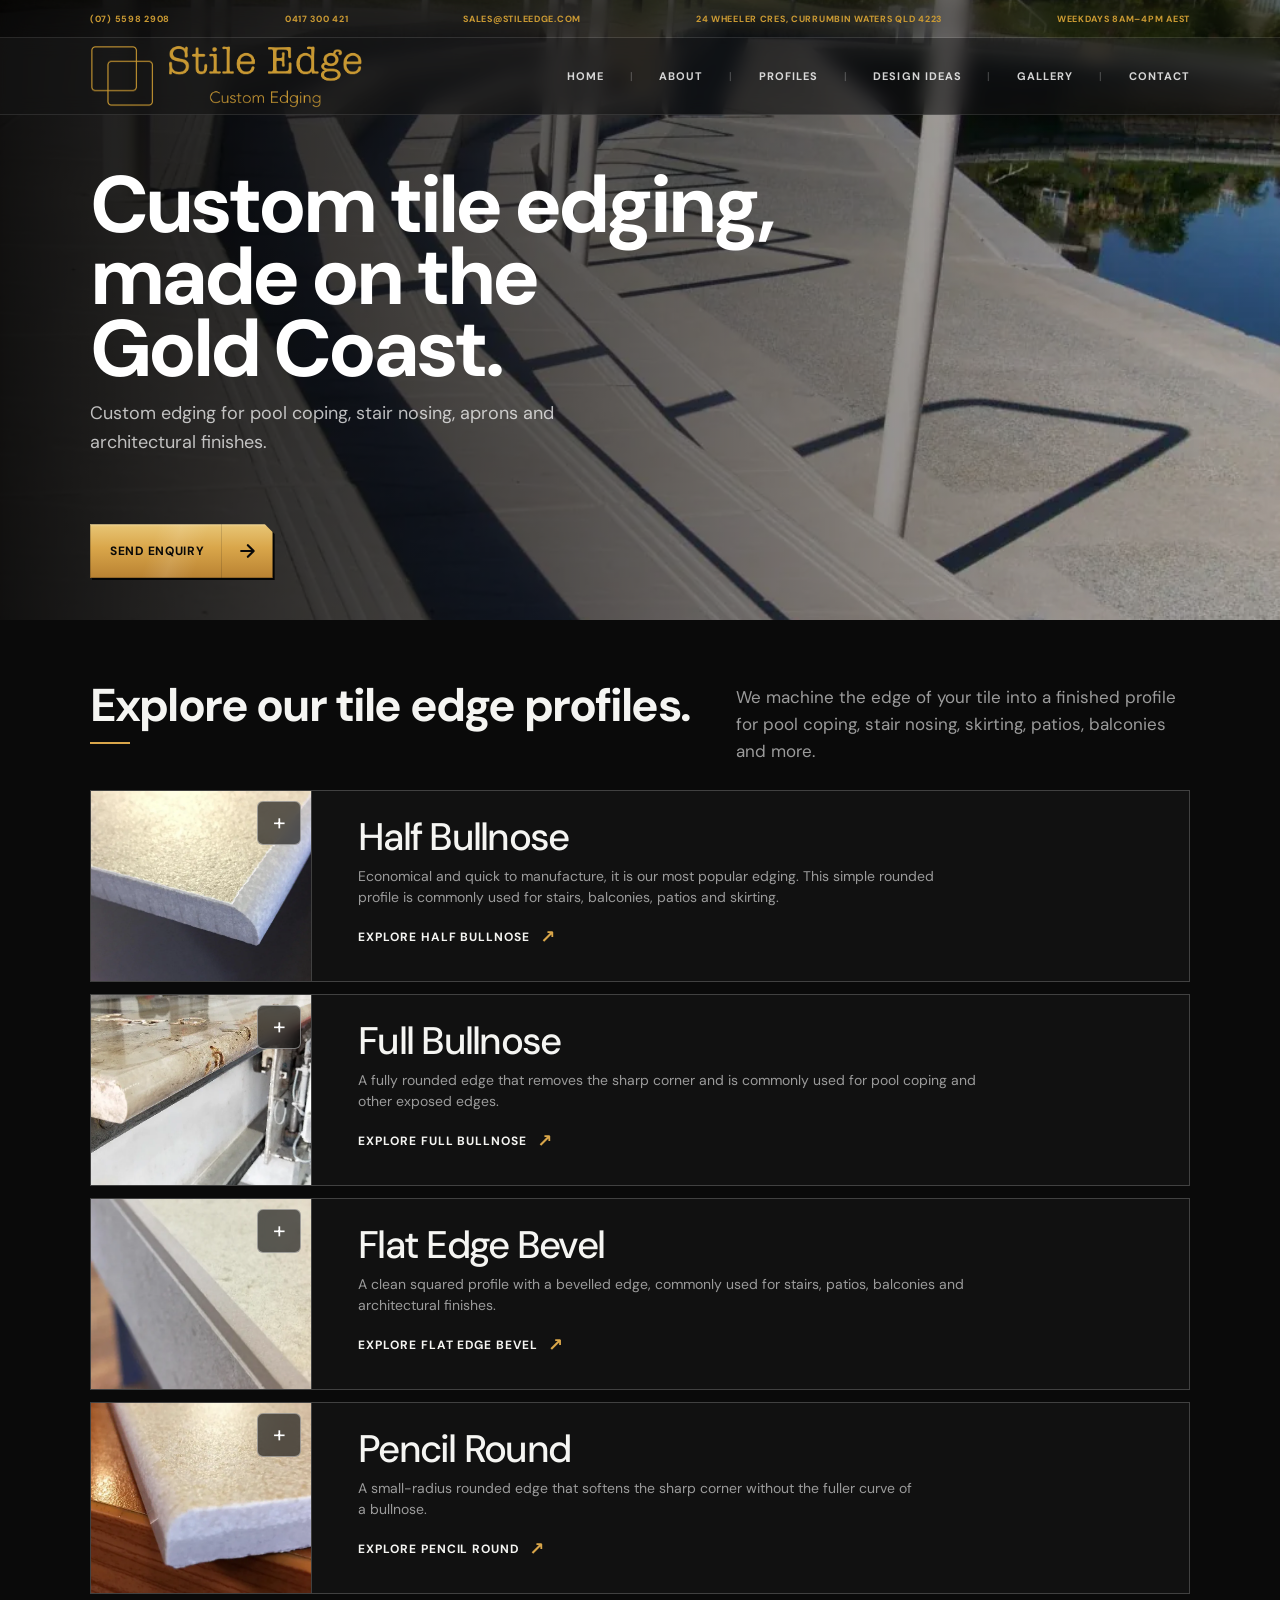
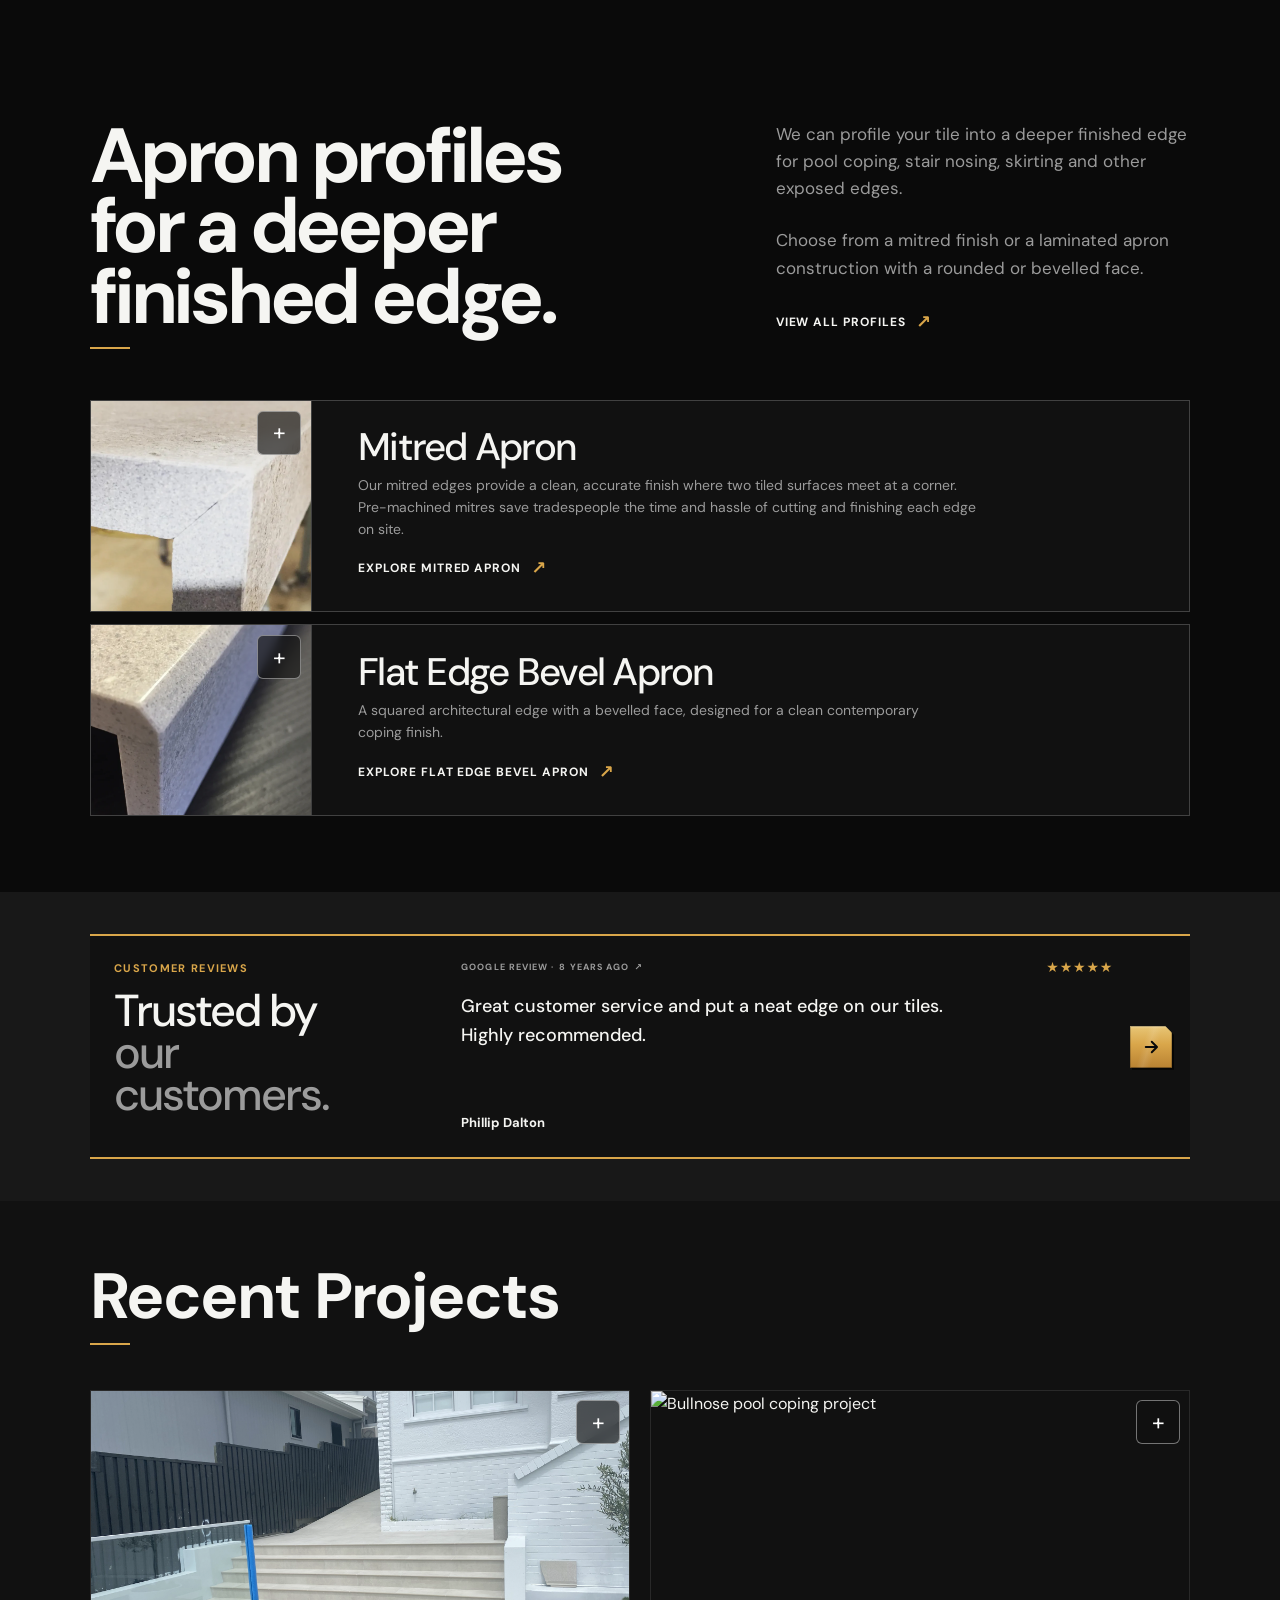
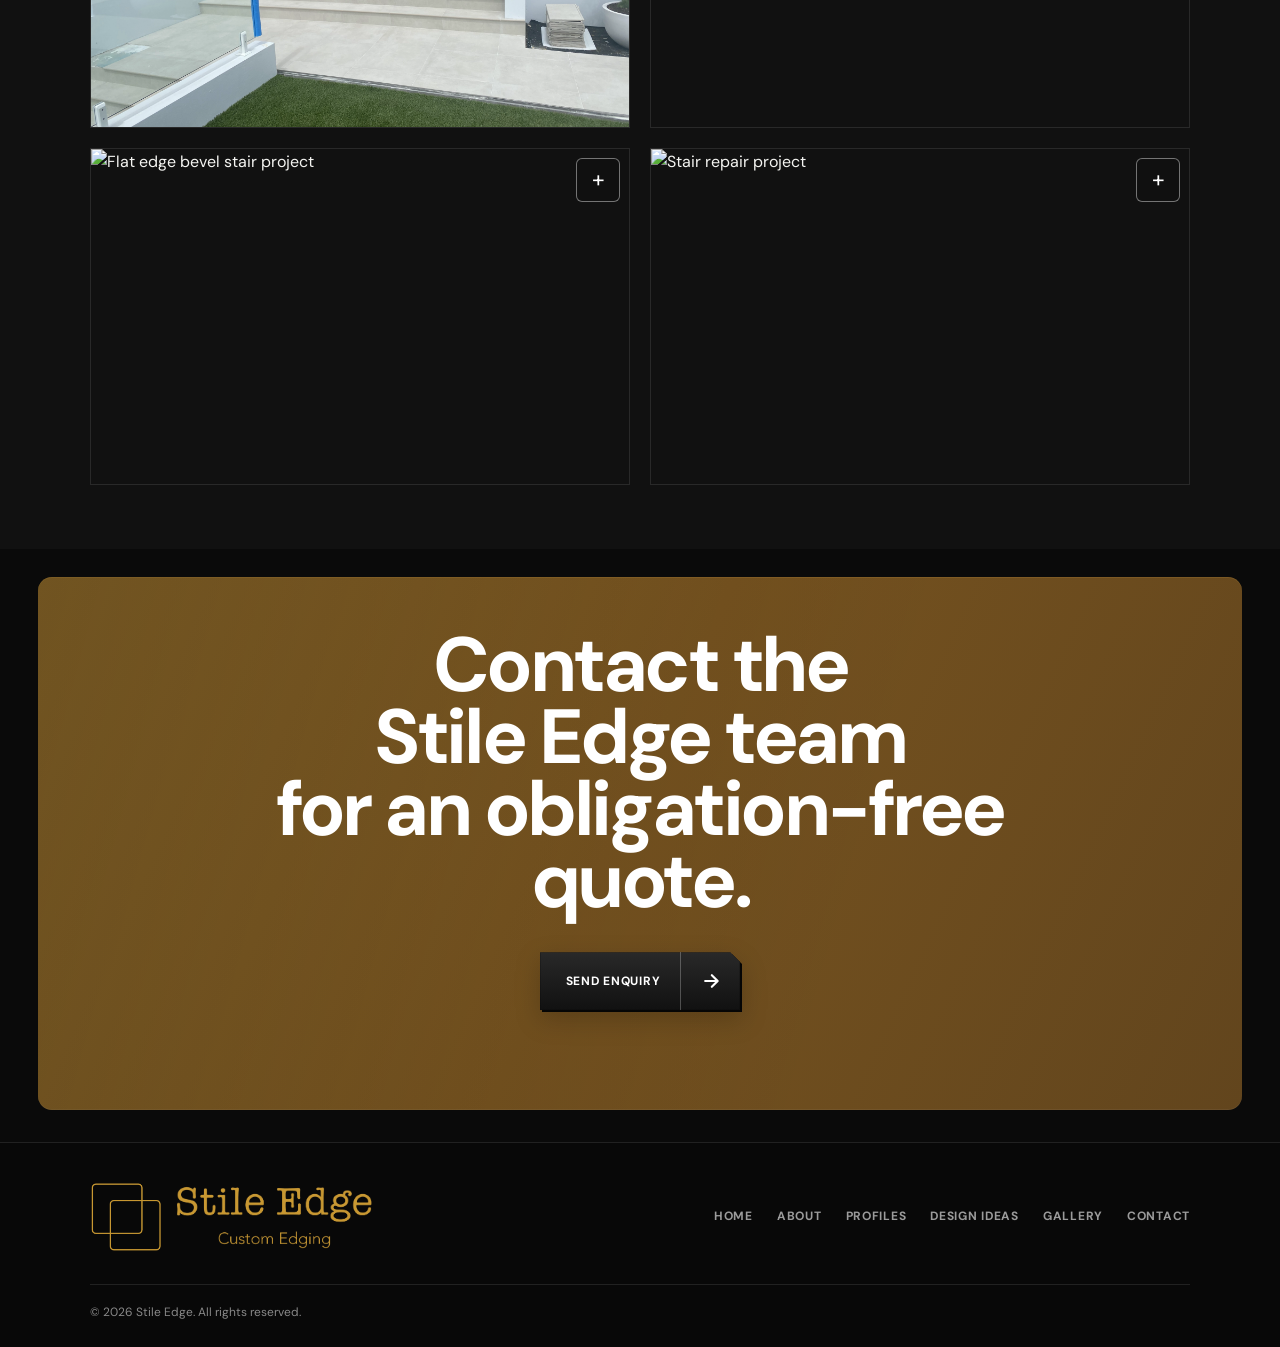
==== commit d2e7832b: "Add Gallery link to navigation in index.html" ====
--- a/index.html
+++ b/index.html
@@ -188,6 +188,7 @@
                 <a href="about.html">About</a>
                 <a href="profiles.html">Profiles</a>
                 <a href="designideas.html">Design Ideas</a>
+                <a href="gallery.html">Gallery</a>
                 <a href="contact.html">Contact</a>
             </nav>
             <button
@@ -207,6 +208,7 @@
             <a href="about.html">About</a>
             <a href="profiles.html">Profiles</a>
             <a href="designideas.html">Design Ideas</a>
+            <a href="gallery.html">Gallery</a>
             <a href="contact.html">Contact</a>
         </nav>
     </header>
@@ -1269,6 +1271,7 @@
                 <a href="about.html">About</a>
                 <a href="profiles.html">Profiles</a>
                 <a href="designideas.html">Design Ideas</a>
+                <a href="gallery.html">Gallery</a>
                 <a href="contact.html">Contact</a>
             </nav>
         </div>
--- a/style.css
+++ b/style.css
@@ -32,7 +32,8 @@
     --line: rgba(255,255,255,.10);
     --max-width: 1100px;
     --page-padding: clamp(20px, 4vw, 72px);
-    --section-space: clamp(56px, 6vw, 80px);
+    --section-space: clamp(48px, 5vw, 72px);
+    --section-gap: clamp(32px, 4vw, 56px);
     --ease: cubic-bezier(.22, 1, .36, 1);
     --section-title-size: clamp(38px, 4vw, 54px);
     --body-copy-size: 16px;
@@ -80,9 +81,9 @@
     --cta-surface:
         linear-gradient(
             115deg,
-            #E5B858 0%,
-            #CC9B33 48%,
-            #AD7C26 100%
+            #896628 0%,
+            #75521F 48%,
+            #62451D 100%
         );
     /* Spacing rhythm */
     --space-1: 4px;
@@ -99,7 +100,7 @@
     --brand-edge-thickness: 2px;
 
     /* Shape system */
-    --radius-section: 0;
+    --radius-section: 14px;
     --radius-card: 0;
     --radius-media: 0;
     --radius-tag: 0;
@@ -765,6 +766,10 @@
     padding-block: var(--section-space);
 }
 
+.section + .section {
+    padding-top: var(--section-gap);
+}
+
 /* =========================================================
    5.1 HEADER - TOP INFORMATION BAR
 ========================================================= */
@@ -1279,12 +1284,12 @@
     line-height: .9;
     letter-spacing: -.05em;
     text-wrap: balance;
-    color: var(--logo-gold);
+    color: #FFFFFF;
 }
 
 .hero h1 span {
     display: block;
-    color: var(--logo-gold);
+    color: #FFFFFF;
 }
 
 .hero-text {
@@ -1318,7 +1323,7 @@
 .profiles {
     background: var(--bg);
     padding-top: clamp(16px, 2vw, 28px);
-    padding-bottom: clamp(50px, 7vw, 110px);
+    padding-bottom: var(--section-gap);
 }
 
 .profiles-intro {
@@ -1789,10 +1794,11 @@
 
 .aprons-intro {
     display: grid;
-    grid-template-columns: 1.2fr .8fr;
-    gap: 80px;
+    grid-template-columns: 1.2fr 0.8fr;
+    gap: clamp(40px, 5vw, 80px);
     align-items: start;
     margin-bottom: 80px;
+    margin-bottom: var(--section-gap); 
 }
 
 .aprons-heading h2 {
@@ -1970,7 +1976,7 @@
     isolation: isolate;
     overflow: hidden;
     padding-block: clamp(70px, 8vw, 100px);
-    color: #14100A;
+    color: #FFFFFF;
     background: var(--cta-surface);
     text-align: center;
     border-radius: var(--radius-section);
@@ -1978,33 +1984,10 @@
 
 .contact,
 .about-cta {
+    margin: 28px clamp(16px, 3vw, 40px) 32px;
     box-shadow:
         inset 0 1px 0 rgba(235, 173, 70, .14),
         inset 0 -1px 0 rgba(255, 255, 255, .05);
-}
-
-/* -----------------------------------
-   Stile Edge — profile line artwork
------------------------------------ */
-
-.contact::before,
-.about-cta::before {
-    content: "";
-    position: absolute;
-    inset: 0;
-    z-index: 0;
-    pointer-events: none;
-    background-image:
-        url("data:image/svg+xml,%3Csvg%20xmlns%3D'http%3A%2F%2Fwww.w3.org%2F2000%2Fsvg'%20viewBox%3D'0%200%20900%20360'%3E%0A%3Cg%20fill%3D'none'%20stroke%3D'%23644512'%20stroke-width%3D'1.6'%20stroke-opacity%3D'.18'%20vector-effect%3D'non-scaling-stroke'%20stroke-linejoin%3D'round'%3E%0A%3Cpath%20d%3D'M300%2078H748L852%20138H404Z'%2F%3E%0A%3Cpath%20d%3D'M404%20138H748C806%20138%20852%20184%20852%20242C852%20300%20806%20330%20748%20330H404Z'%2F%3E%0A%3Cpath%20d%3D'M300%2078V270L404%20330'%2F%3E%0A%3Cpath%20d%3D'M300%20270H744C790%20270%20824%20252%20842%20222'%2F%3E%0A%3Cpath%20d%3D'M404%20138V330'%2F%3E%0A%3Cpath%20d%3D'M748%2078L852%20138'%2F%3E%0A%3C%2Fg%3E%0A%3C%2Fsvg%3E");
-    background-repeat: no-repeat;
-    background-size: min(760px, 72vw) auto;
-    background-position: right -20px center;
-    opacity: .9;
-}
-
-/* Reverse the composition on inner-page CTAs */
-.about-cta::before {
-    transform: scaleX(-1);
 }
 
 /* Very subtle tonal depth — no circles */
@@ -2033,6 +2016,7 @@
 .contact-content {
     max-width: 800px;
     margin: 0 auto;
+    padding-inline: 20px;
 }
 
 .contact h2 {
@@ -2111,11 +2095,11 @@
     font-size: clamp(52px, 7vw, 96px);
     line-height: .9;
     letter-spacing: -.055em;
-    color: var(--logo-gold);
+    color: #FFFFFF;
 }
 .about-hero h1 span {
     display: block;
-    color: var(--logo-gold);
+    color: #FFFFFF;
 }
 .about-hero-text {
     max-width: 560px;
@@ -2285,9 +2269,9 @@
         rgba(0,0,0,.05)
     ),
     var(--cta-surface); 
-    color: #14100A;
+    color: #FFFFFF;
     text-align: center;
-    padding-block: clamp(70px, 8vw, 110px);
+    padding-block: clamp(40px, 4vw, 56px);
 }
 
 .about-cta-inner {
@@ -2308,7 +2292,7 @@
 
 .about-cta p {
     margin: 0 0 32px;
-    color: rgba(20,16,10,.85);
+    color: #FFFFFF;
     font-size: 17px;
 }
 
@@ -3150,6 +3134,391 @@
     }
 }
 
+/* ============================================================
+   13. PROJECT GALLERY PAGE
+   Page-specific gallery styles share the global design tokens.
+   Scope every rule to .portfolio-page to protect other pages.
+   Gallery hero, buttons, CTA, and footer reuse shared styles.
+============================================================ */
+
+.portfolio-page .portfolio-hero .about-hero-image {
+    object-position: center 48%;
+}
+
+.portfolio-page .portfolio-eyebrow {
+    margin: 0 0 12px;
+    color: var(--accent);
+    font-size: 11px;
+    font-weight: 800;
+    line-height: 1.5;
+    letter-spacing: .12em;
+    text-transform: uppercase;
+}
+
+/* Gallery introduction */
+.portfolio-page .portfolio-gallery {
+    padding-block: var(--section-space);
+    background: var(--bg);
+}
+
+.portfolio-page .portfolio-gallery-intro {
+    display: grid;
+    grid-template-columns: minmax(0, 1.25fr) minmax(260px, .75fr);
+    align-items: end;
+    column-gap: clamp(30px, 5vw, 80px);
+    row-gap: 24px;
+    margin-bottom: clamp(26px, 4vw, 48px);
+    padding-bottom: 24px;
+    border-bottom: 1px solid var(--line);
+}
+
+.portfolio-page .portfolio-gallery-intro h2 {
+    position: relative;
+    margin: 0;
+    max-width: 700px;
+    padding-bottom: 16px;
+    font-size: var(--section-title-size);
+    font-weight: 500;
+    letter-spacing: -.04em;
+    line-height: .96;
+}
+
+/* Same short gold underline as other Stile Edge section headings. */
+.portfolio-page .portfolio-gallery-intro h2::after {
+    content: "";
+    position: absolute;
+    left: 0;
+    bottom: 0;
+    width: var(--brand-edge-length);
+    height: var(--brand-edge-thickness);
+    background: var(--accent);
+}
+
+.portfolio-page .portfolio-gallery-description {
+    max-width: 380px;
+    justify-self: end;
+}
+
+.portfolio-page .portfolio-gallery-description p {
+    margin: 0;
+    color: var(--text-muted);
+    font-size: var(--body-copy-size);
+    line-height: 1.6;
+}
+
+.portfolio-page .portfolio-gallery-description .portfolio-gallery-count {
+    margin-top: 18px;
+    color: var(--text);
+    font-size: 11px;
+    font-weight: 700;
+    letter-spacing: .09em;
+    text-transform: uppercase;
+}
+
+.portfolio-page .portfolio-gallery-count span {
+    color: var(--accent-bright);
+}
+
+/* Archive grid: three columns desktop, two tablet, one phone */
+.portfolio-page .portfolio-gallery-grid {
+    display: grid;
+    grid-template-columns: repeat(3, minmax(0, 1fr));
+    gap: 20px;
+    margin: 0;
+    padding: 0;
+    list-style: none;
+}
+
+.portfolio-page .portfolio-gallery-item {
+    min-width: 0;
+    margin: 0;
+}
+
+.portfolio-page .portfolio-gallery-card {
+    position: relative;
+    display: block;
+    width: 100%;
+    aspect-ratio: 4 / 3;
+    padding: 0;
+    overflow: hidden;
+    border: 1px solid var(--line-strong);
+    border-radius: 0;
+    background: var(--surface);
+    color: #fff;
+    text-align: left;
+    cursor: zoom-in;
+    isolation: isolate;
+    transition: border-color .22s ease, transform .22s ease;
+}
+
+.portfolio-page .portfolio-gallery-card::after {
+    content: "";
+    position: absolute;
+    inset: 40% 0 0;
+    z-index: 0;
+    background: linear-gradient(0deg, rgba(0,0,0,.78), rgba(0,0,0,0));
+    pointer-events: none;
+}
+
+.portfolio-page .portfolio-gallery-card > img {
+    display: block;
+    width: 100%;
+    height: 100%;
+    object-fit: cover;
+    transition: transform .6s var(--ease);
+}
+
+.portfolio-page .portfolio-card-index,
+.portfolio-page .portfolio-card-action {
+    position: absolute;
+    z-index: 1;
+    bottom: 17px;
+    color: #fff;
+    font-size: 11px;
+    font-weight: 700;
+    line-height: 1.25;
+    letter-spacing: .08em;
+    text-transform: uppercase;
+    pointer-events: none;
+}
+
+.portfolio-page .portfolio-card-index { left: 18px; }
+.portfolio-page .portfolio-card-index span { color: rgba(255,255,255,.7); }
+.portfolio-page .portfolio-card-action { right: 18px; text-align: right; }
+.portfolio-page .portfolio-card-action span {
+    display: inline-block;
+    margin-left: 4px;
+    color: var(--accent-bright);
+    font-size: 15px;
+    line-height: 0;
+}
+
+@media (hover: hover) and (pointer: fine) {
+    .portfolio-page .portfolio-gallery-card:hover {
+        border-color: var(--accent);
+    }
+    .portfolio-page .portfolio-gallery-card:hover > img {
+        transform: scale(1.035);
+    }
+}
+
+.portfolio-page .portfolio-gallery-card:active {
+    transform: scale(.992);
+}
+
+.portfolio-page .portfolio-gallery-card:focus-visible {
+    outline: 3px solid var(--accent-bright);
+    outline-offset: 4px;
+}
+
+/* Full image viewer: native <dialog> provides modal focus and Escape */
+.portfolio-page .portfolio-viewer {
+    box-sizing: border-box;
+    width: min(1440px, calc(100vw - 32px));
+    max-width: 1440px;
+    max-height: calc(100dvh - 32px);
+    margin: auto;
+    padding: 0;
+    overflow: hidden;
+    border: 1px solid rgba(255,255,255,.22);
+    border-top: 2px solid var(--accent);
+    border-radius: 0;
+    background: #0b0b0b;
+    color: #fff;
+    box-shadow: 0 28px 90px rgba(0,0,0,.8);
+}
+
+.portfolio-page .portfolio-viewer::backdrop {
+    background: rgba(0,0,0,.89);
+    backdrop-filter: blur(8px);
+    -webkit-backdrop-filter: blur(8px);
+}
+
+.portfolio-page .portfolio-viewer-panel {
+    position: relative;
+    display: flex;
+    flex-direction: column;
+    width: 100%;
+    max-height: calc(100dvh - 36px);
+    padding: 52px 12px 12px;
+}
+
+.portfolio-page .portfolio-viewer-close {
+    position: absolute;
+    z-index: 2;
+    top: 9px;
+    right: 11px;
+    display: grid;
+    place-items: center;
+    width: 42px;
+    height: 38px;
+    padding: 0;
+    border: 1px solid rgba(255,255,255,.25);
+    border-radius: 0;
+    background: #181818;
+    color: #fff;
+    font-size: 19px;
+    cursor: pointer;
+}
+
+.portfolio-page .portfolio-viewer-close:hover,
+.portfolio-page .portfolio-viewer-arrow:hover {
+    border-color: var(--accent-bright);
+    color: var(--accent-bright);
+}
+
+.portfolio-page .portfolio-viewer-stage {
+    display: grid;
+    grid-template-columns: 54px minmax(0, 1fr) 54px;
+    align-items: center;
+    min-width: 0;
+    min-height: 0;
+}
+
+.portfolio-page .portfolio-viewer-arrow {
+    display: grid;
+    place-items: center;
+    width: 44px;
+    height: 64px;
+    justify-self: center;
+    padding: 0;
+    border: 1px solid rgba(255,255,255,.18);
+    border-radius: 0;
+    background: #141414;
+    color: #fff;
+    font-size: 34px;
+    font-weight: 300;
+    line-height: 1;
+    cursor: pointer;
+}
+
+.portfolio-page .portfolio-viewer-figure {
+    display: flex;
+    flex-direction: column;
+    min-width: 0;
+    min-height: 0;
+    margin: 0;
+}
+
+.portfolio-page .portfolio-viewer-figure > img {
+    display: block;
+    width: 100%;
+    height: min(73dvh, 790px);
+    max-height: calc(100dvh - 190px);
+    object-fit: contain;
+    background: #050505;
+}
+
+.portfolio-page .portfolio-viewer-caption {
+    display: flex;
+    justify-content: space-between;
+    align-items: baseline;
+    gap: 20px;
+    min-height: 46px;
+    padding: 13px 4px 0;
+    color: #f5f5f2;
+    font-size: 12px;
+    line-height: 1.4;
+}
+
+.portfolio-page [data-portfolio-counter] {
+    flex-shrink: 0;
+    color: var(--accent-bright);
+    font-weight: 700;
+    letter-spacing: .1em;
+}
+
+.portfolio-page [data-portfolio-caption] {
+    text-align: right;
+}
+
+.portfolio-page .portfolio-viewer-hint {
+    margin: 10px 0 0;
+    color: var(--text-muted);
+    font-size: 11px;
+    text-align: center;
+    letter-spacing: .04em;
+}
+
+.portfolio-page .portfolio-viewer button:focus-visible {
+    outline: 2px solid var(--accent-bright);
+    outline-offset: 3px;
+}
+
+/* Soft expansion, without an exaggerated card-flip effect. */
+@media (prefers-reduced-motion: no-preference) {
+    .portfolio-page .portfolio-viewer[open] {
+        animation: portfolio-viewer-enter .24s ease-out both;
+    }
+    @keyframes portfolio-viewer-enter {
+        from { opacity: 0; transform: scale(.97) translateY(8px); }
+        to { opacity: 1; transform: scale(1) translateY(0); }
+    }
+}
+
+/* Tablet / phone */
+@media (max-width: 900px) {
+    .portfolio-page .portfolio-gallery-grid {
+        grid-template-columns: repeat(2, minmax(0, 1fr));
+    }
+}
+
+@media (max-width: 700px) {
+    .portfolio-page .portfolio-gallery-intro {
+        grid-template-columns: minmax(0, 1fr);
+        align-items: start;
+    }
+    .portfolio-page .portfolio-gallery-description { justify-self: start; }
+    .portfolio-page .portfolio-gallery-grid {
+        grid-template-columns: minmax(0, 1fr);
+        gap: 16px;
+    }
+    .portfolio-page .portfolio-viewer {
+        width: calc(100vw - 16px);
+        max-height: calc(100dvh - 16px);
+    }
+    .portfolio-page .portfolio-viewer-panel {
+        padding: 52px 8px 10px;
+        max-height: calc(100dvh - 20px);
+    }
+    .portfolio-page .portfolio-viewer-stage {
+        position: relative;
+        display: block;
+    }
+    .portfolio-page .portfolio-viewer-arrow {
+        position: absolute;
+        z-index: 1;
+        top: 50%;
+        width: 42px;
+        height: 52px;
+        transform: translateY(-75%);
+        background: rgba(10,10,10,.84);
+    }
+    .portfolio-page .portfolio-viewer-prev { left: 3px; }
+    .portfolio-page .portfolio-viewer-next { right: 3px; }
+    .portfolio-page .portfolio-viewer-figure > img {
+        height: 62dvh;
+        max-height: calc(100dvh - 185px);
+    }
+    .portfolio-page .portfolio-viewer-caption {
+        flex-direction: column;
+        align-items: flex-start;
+        gap: 5px;
+        min-height: 0;
+        padding: 12px 6px 0;
+    }
+    .portfolio-page [data-portfolio-caption] { text-align: left; }
+    .portfolio-page .portfolio-viewer-hint { font-size: 10px; }
+}
+
+@media (prefers-reduced-motion: reduce) {
+    .portfolio-page .portfolio-gallery-card,
+    .portfolio-page .portfolio-gallery-card > img {
+        transition: none;
+    }
+}
+
+
 /* ==========================
    13. LANDSCAPE OVERRIDES
 ========================== */
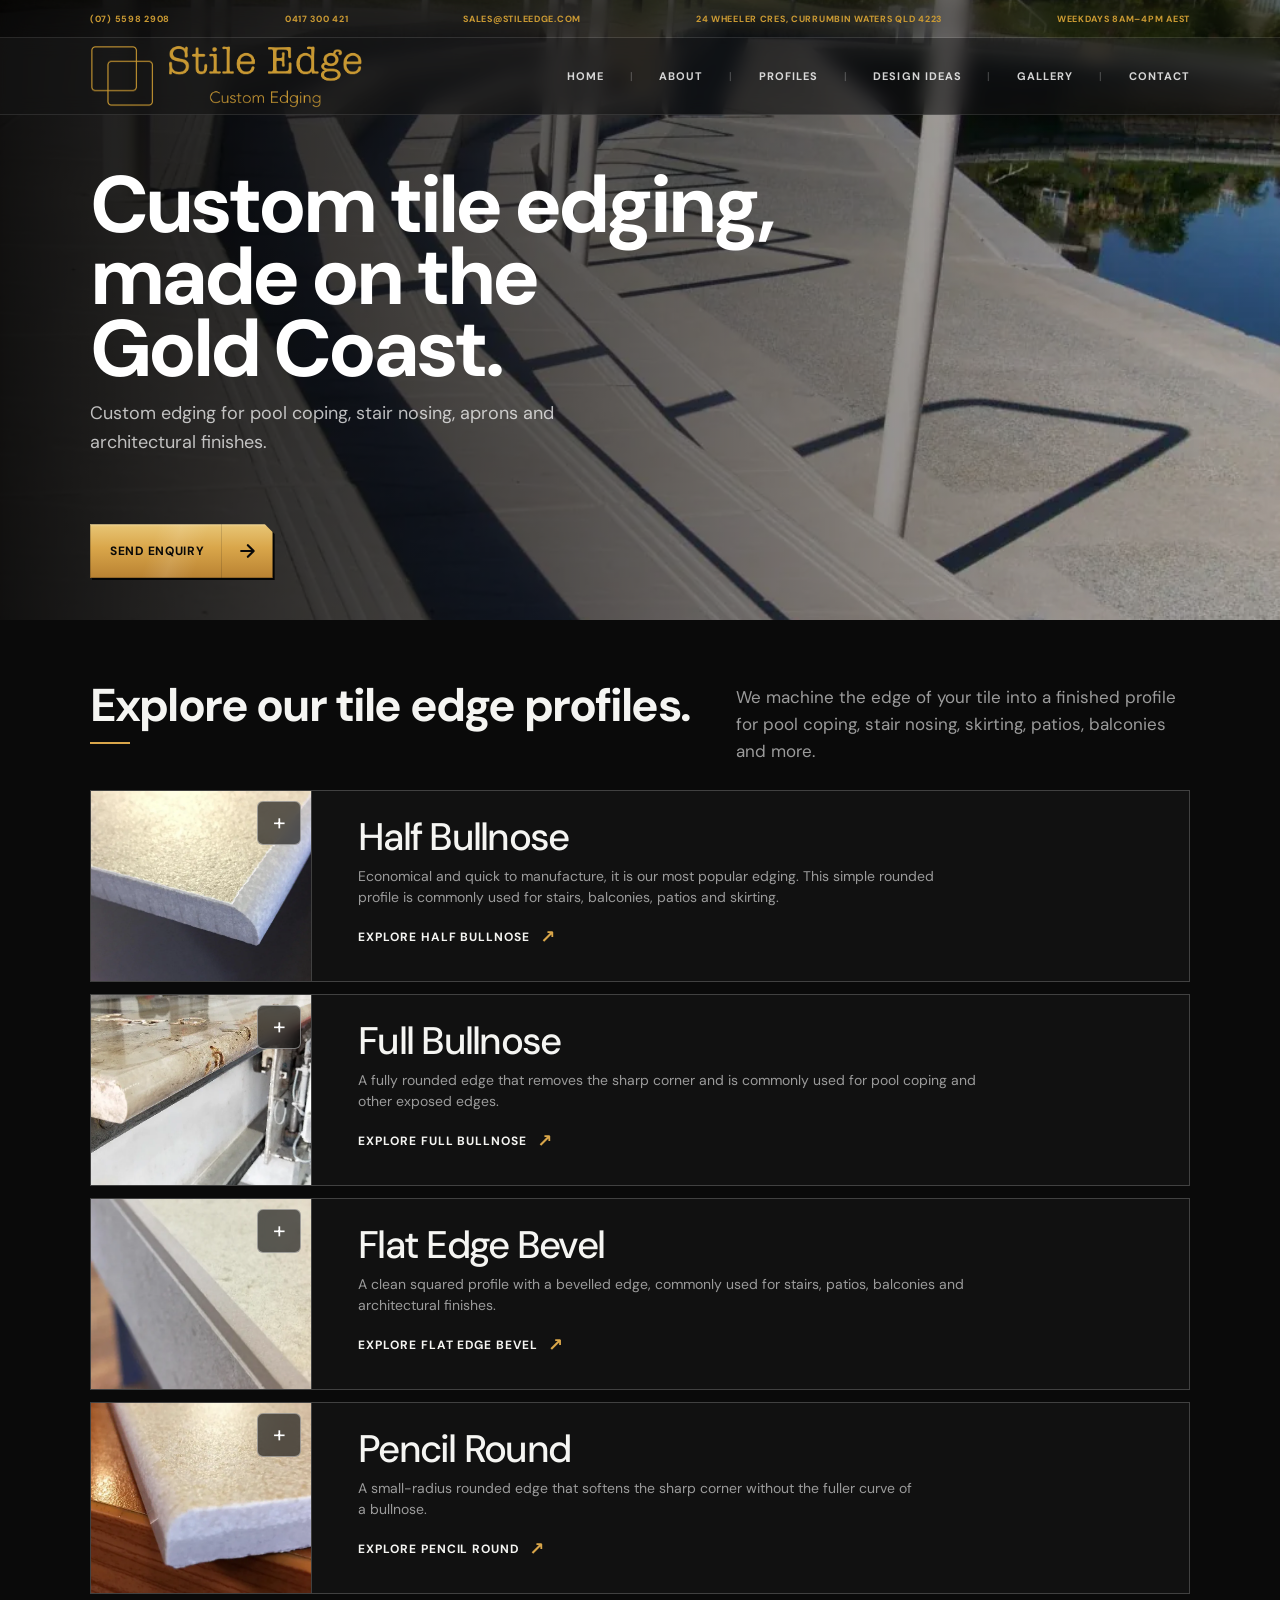
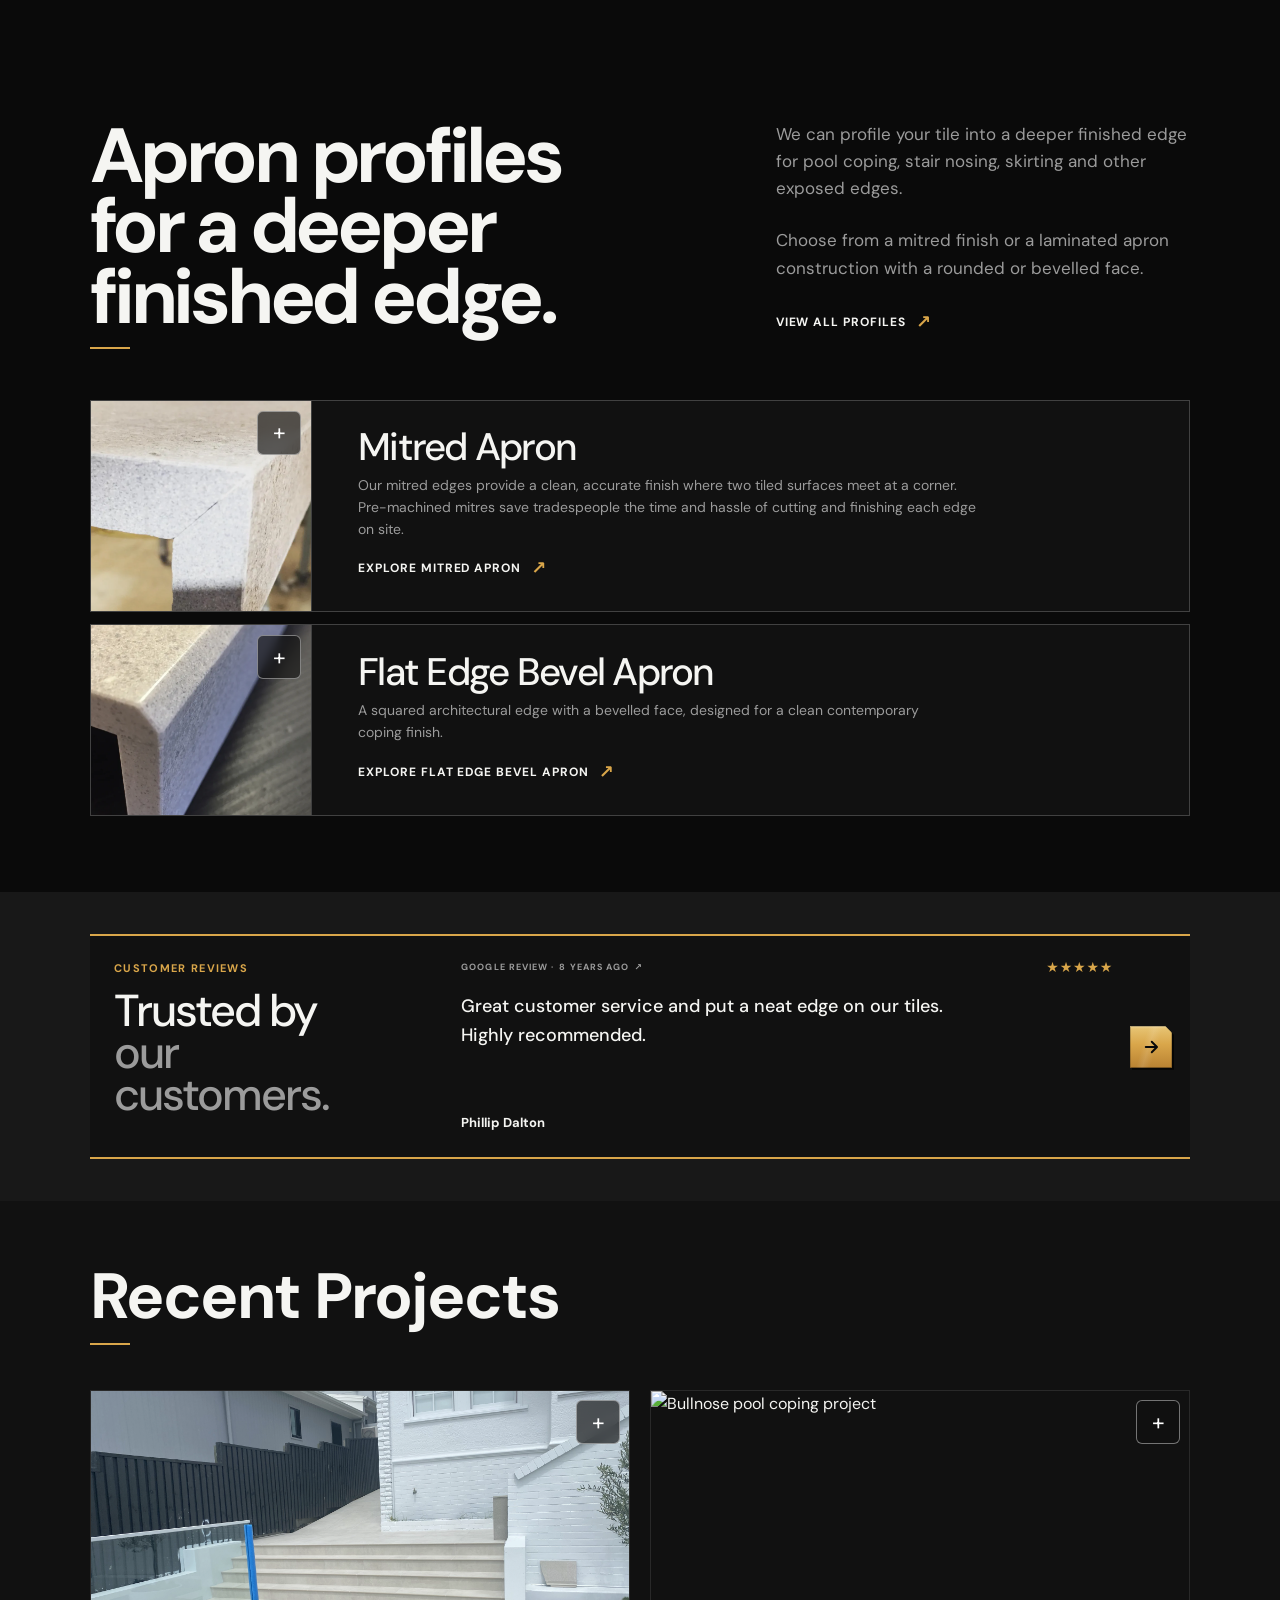
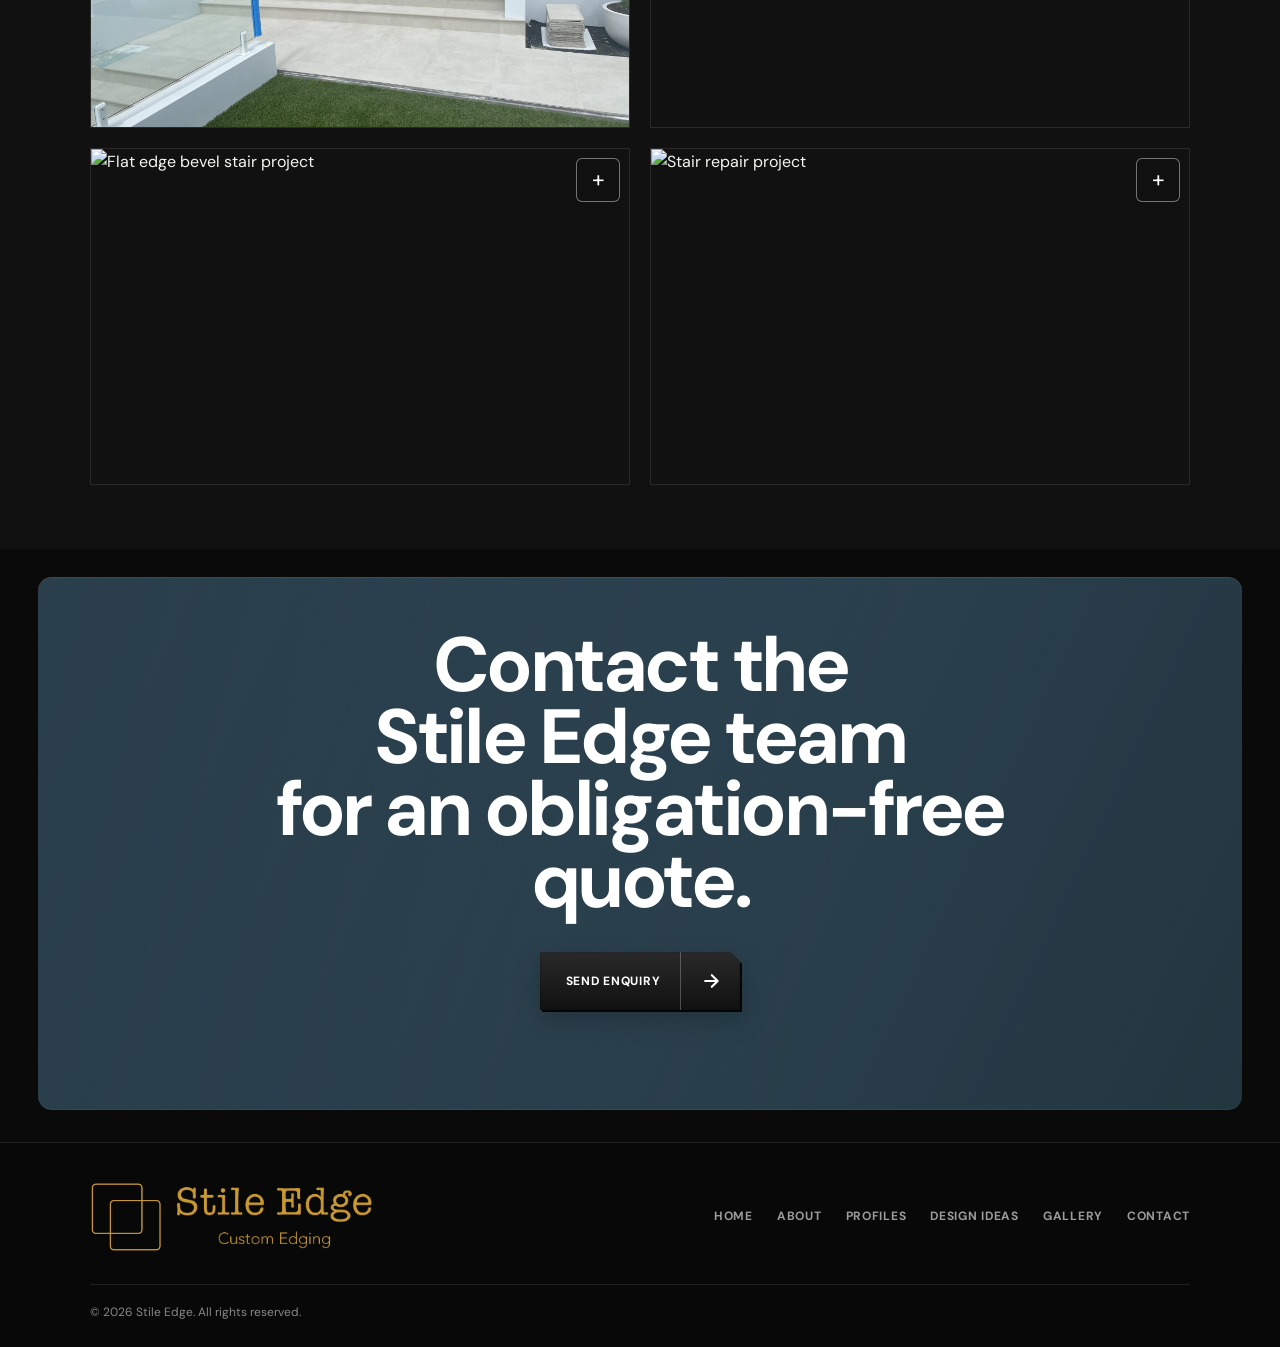
==== commit b22f5db6: "Update favicon links in index.html" ====
--- a/index.html
+++ b/index.html
@@ -30,7 +30,8 @@
     >
     <link rel="stylesheet" href="style.css">
     <!-- Favicon -->
-    <link rel="icon" type="image/png" href="images/favicon.png"/>
+    <link rel="icon" type="image/x-icon" href="images/favicon.ico">
+    <link rel="icon" type="image/png" sizes="32x32" href="images/favicon.png">
     <link rel="apple-touch-icon" sizes="180x180" href="images/apple-touch-icon.png">
     <!-- Canonical URL -->
     <link rel="canonical" href="https://stileedge.com/"/>
--- a/style.css
+++ b/style.css
@@ -81,9 +81,9 @@
     --cta-surface:
         linear-gradient(
             115deg,
-            #896628 0%,
-            #75521F 48%,
-            #62451D 100%
+            #334C5C 0%,
+            #2C4250 50%,
+            #223640 100%
         );
     /* Spacing rhythm */
     --space-1: 4px;
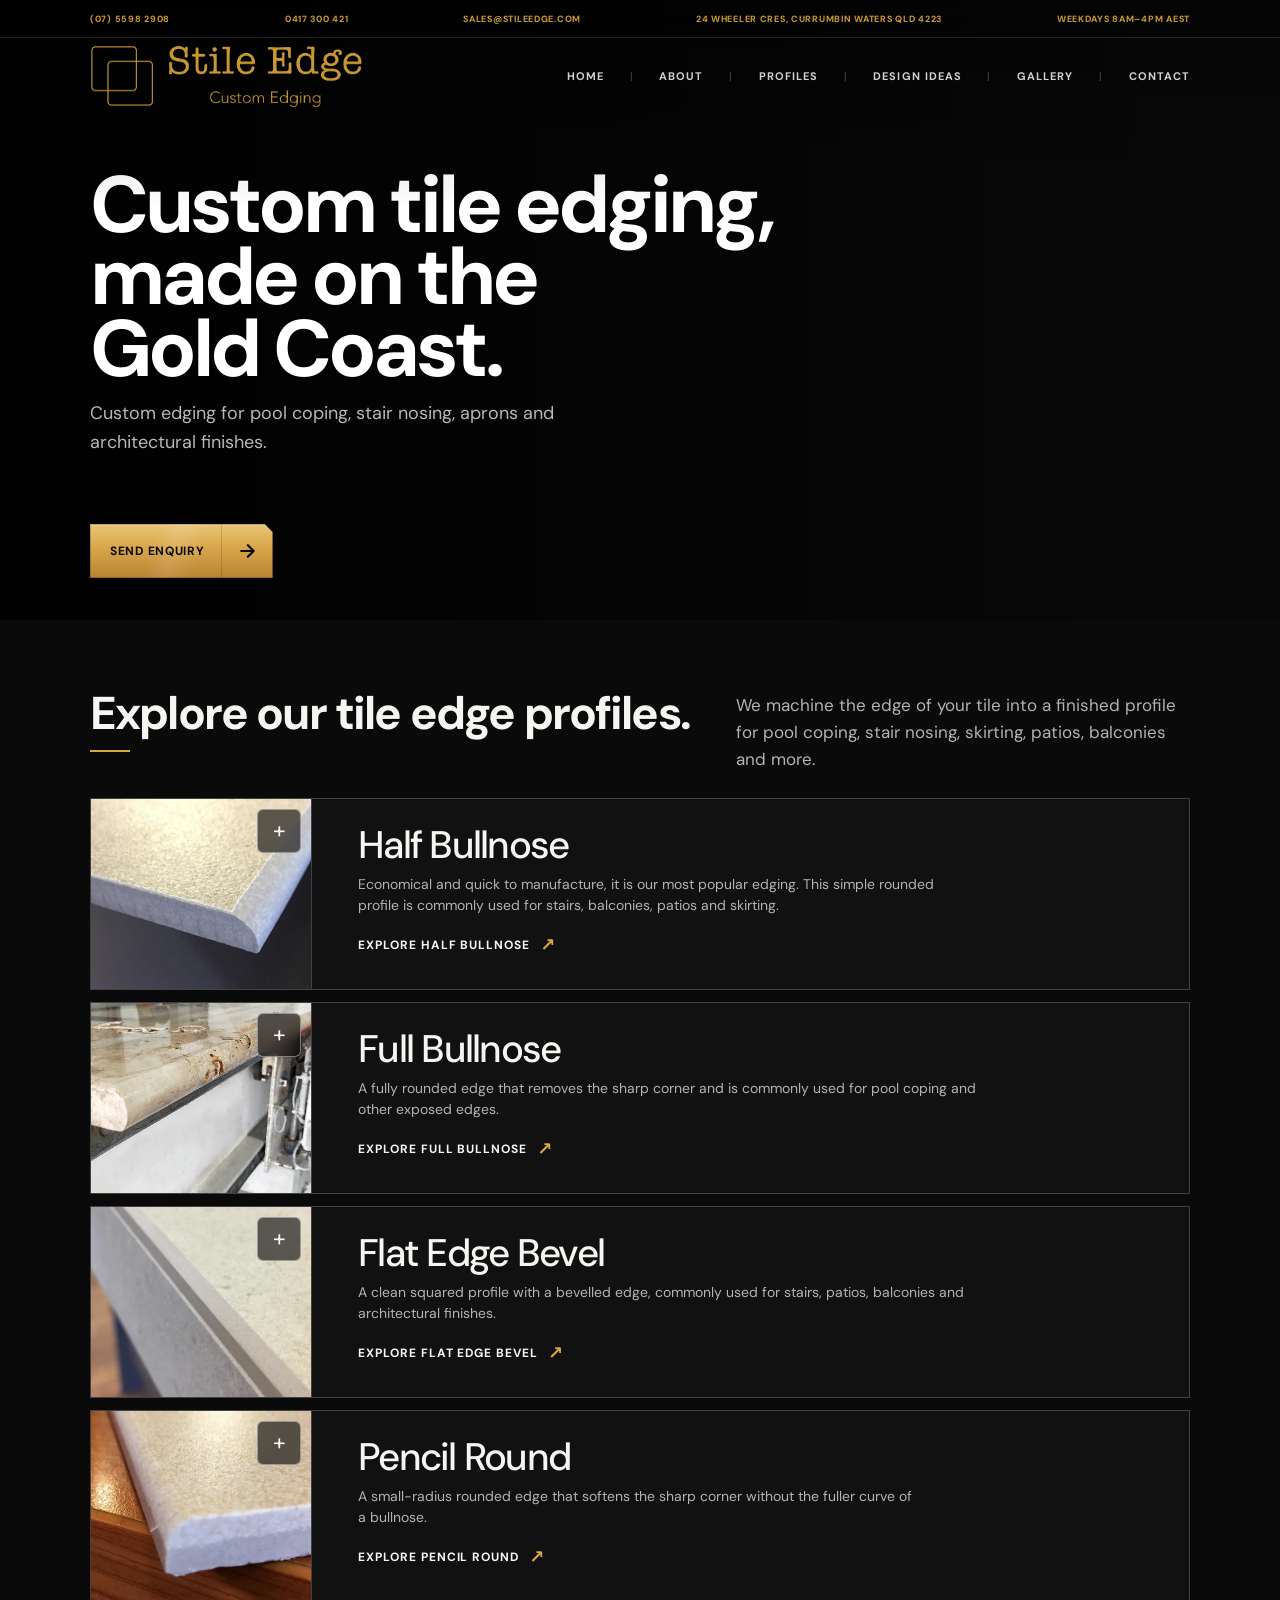
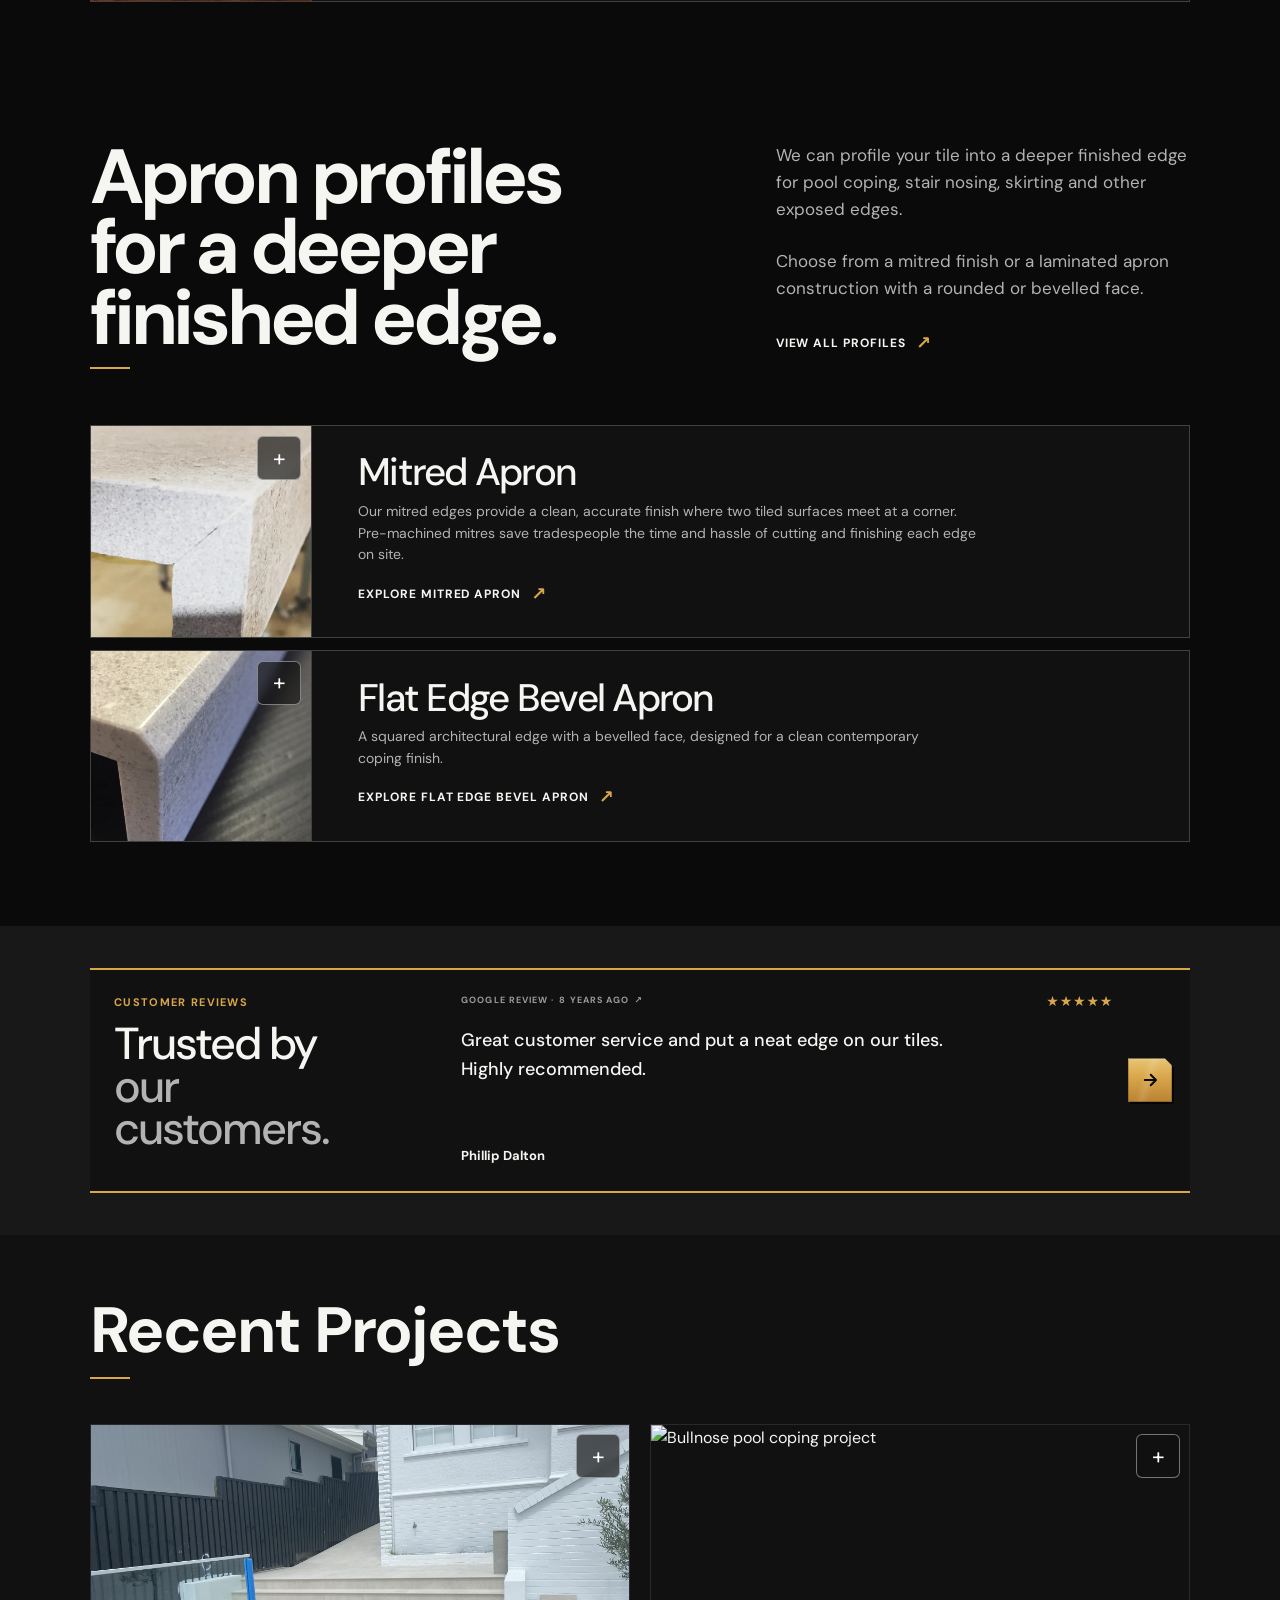
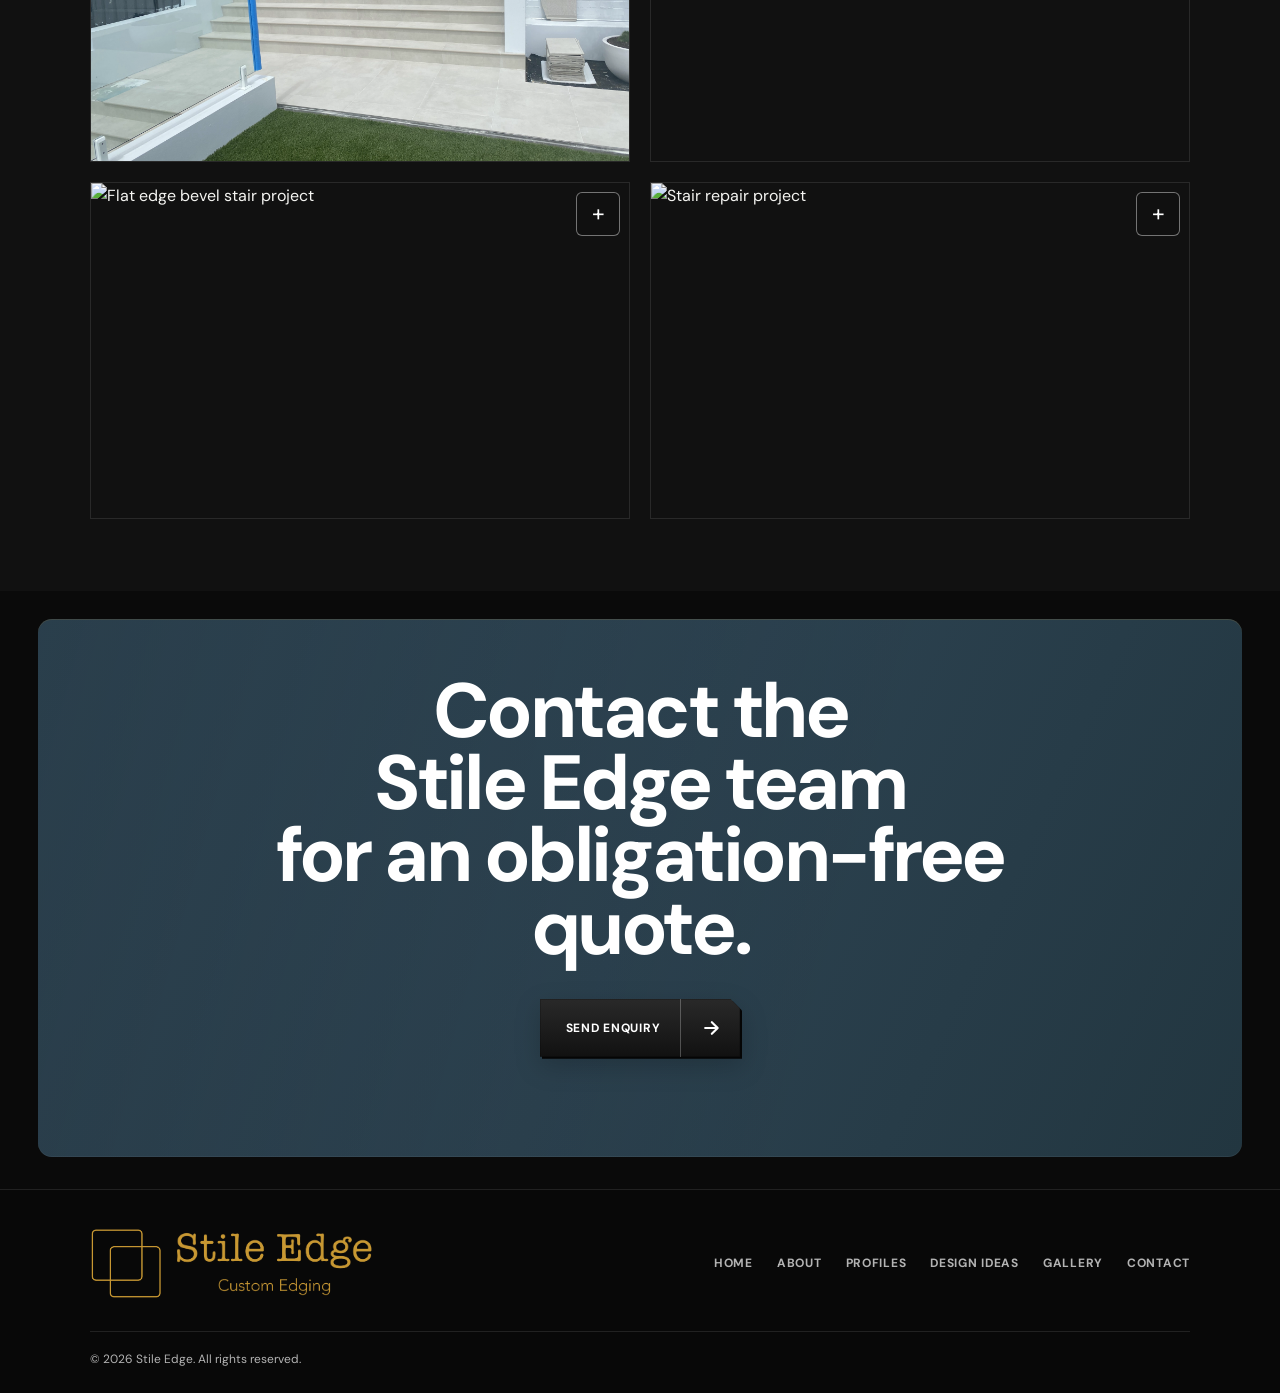
==== commit f4cabb6e: "Refactor hero section with responsive image handling Updated hero section to use picture element for" ====
--- a/index.html
+++ b/index.html
@@ -224,16 +224,27 @@
              3.1 MAIN - HERO
         ========================== -->
 
-        <section class="hero">
+        <section class="hero">       
             <div class="hero-slider">
                 <div class="hero-slide is-active">
-                    <img src="images/hero4.webp" alt="Custom profiled tile edging by Stile Edge" class="hero-image" width="1920" height="750" fetchpriority="high" decoding="async"/>
-                </div>
-                <div class="hero-slide">
-                    <img src="images/hero2.webp" alt="Precision tile edging for pool coping" class="hero-image" width="1920" height="750" loading="lazy" fetchpriority="low" decoding="async"/>
-                </div>
-                <div class="hero-slide">
-                    <img src="images/hero3.webp" alt="Architectural tile finishes by Stile Edge" class="hero-image" width="1920" height="750" loading="lazy" fetchpriority="low" decoding="async"/>
+                    <picture class="hero-picture">
+                        <source
+                            media="(max-width: 720px) and (orientation: portrait)"
+                            srcset="images/hero-home-mobile.webp"
+                            type="image/webp"
+                            width="1080"
+                            height="1440"
+                        >
+                        <img
+                            src="images/hero-home-desktop.webp"
+                            alt="Swimming pool with custom stone coping and architectural tile finishes"
+                            class="hero-image"
+                            width="2048"
+                            height="1152"
+                            fetchpriority="high"
+                            decoding="async"
+                        >
+                    </picture>
                 </div>
             </div>
             <div class="hero-overlay"></div>
--- a/style.css
+++ b/style.css
@@ -11,8 +11,8 @@
     --surface: #111111;
     --surface-2: #181818;
     --text: #f5f5f2;
-    --text-muted: #9b9b9b;
-    --text-dim: #888888;
+    --text-muted: #b3b3b3;
+    --text-dim: #b3b3b3;
     /* Brand */
     --brand-gold: #d9a64a;
     --logo-gold: #CC9B33;
@@ -32,10 +32,10 @@
     --line: rgba(255,255,255,.10);
     --max-width: 1100px;
     --page-padding: clamp(20px, 4vw, 72px);
-    --section-space: clamp(48px, 5vw, 72px);
-    --section-gap: clamp(32px, 4vw, 56px);
+    --section-space: clamp(48px, calc(40px + 2.5vw), 72px);
+    --section-gap: clamp(32px, calc(24px + 2.5vw), 56px);
     --ease: cubic-bezier(.22, 1, .36, 1);
-    --section-title-size: clamp(38px, 4vw, 54px);
+    --section-title-size: clamp(38px, calc(32.667px + 1.667vw), 54px);
     --body-copy-size: 16px;
     --gold-button:
         linear-gradient(
@@ -217,6 +217,7 @@
 button:focus-visible {
     outline: 2px solid var(--text);
     outline-offset: 6px;
+    box-shadow: 0 0 0 5px #000000;
 }
 
 button {
@@ -786,7 +787,6 @@
     backdrop-filter: blur(14px);
     -webkit-backdrop-filter: blur(14px);
     color: var(--logo-gold);        
-    /* old - color: rgba(255,255,255,.82); -  */
     font-size: 9px;
     font-weight: 700;
     letter-spacing: .08em;
@@ -810,13 +810,20 @@
 
 .top-bar a {
     color: var(--logo-gold);
-    /* old - color: rgba(255,255,255,.78); - */
 }
 
 .top-bar a:hover {
     color: var(--accent);
 }
 
+
+/* Accessible utility and footer link targets */
+.top-bar a,
+.footer-links a {
+    display: inline-flex;
+    align-items: center;
+    min-height: 24px;
+}
 
 /* =========================================================
    5.2 HEADER - MAIN HEADER
@@ -828,10 +835,30 @@
     left: 0;
     width: 100%;
     z-index: 300;
-    background: rgba(20, 20, 20, .62);
-    backdrop-filter: blur(10px);
-    -webkit-backdrop-filter: blur(10px);
-    border-bottom: 1px solid rgba(255, 255, 255, .10);
+    background: transparent;
+    backdrop-filter: none;
+    -webkit-backdrop-filter: none;
+    border-bottom: 0;
+    isolation: isolate;
+}
+
+
+/* Soft shadow behind navigation, fading into hero */
+.site-header::before {
+    content: "";
+    position: absolute;
+    top: 0;
+    left: 0;
+    right: 0;
+    height: 170px;
+    z-index: -1;
+    pointer-events: none;
+    background: linear-gradient(
+        to bottom,
+        rgba(0, 0, 0, .32) 0%,
+        rgba(0, 0, 0, .14) 45%,
+        transparent 100%
+    );
 }
 
 .header-inner {
@@ -892,6 +919,7 @@
     letter-spacing: .095em;
     line-height: 1;
     text-transform: uppercase;
+    min-height: 24px;
     transition:
         color .3s ease,
         opacity .3s ease;
@@ -1067,7 +1095,6 @@
     min-height: 58px;
     padding-left: 26px;
     filter: drop-shadow(0 8px 12px rgba(0,0,0,.18));
-    /* old - filter: drop-shadow( 0 10px 18px rgba(235, 173, 70, .10)); - */
 }
 
 .contact .button-label,
@@ -1617,8 +1644,8 @@
     right: 18px;
     z-index: 4;
 
-    width: 42px;
-    height: 42px;
+    width: 44px;
+    height: 44px;
     padding: 0;
 
     display: grid;
@@ -1716,10 +1743,6 @@
     overflow: hidden;
 }
 
-.feature-section--spaced {
-    margin-bottom: var(--section-space);
-}
-
 /* -----------------------------------
    7.4.1 Feature Content
 ----------------------------------- */
@@ -1797,7 +1820,6 @@
     grid-template-columns: 1.2fr 0.8fr;
     gap: clamp(40px, 5vw, 80px);
     align-items: start;
-    margin-bottom: 80px;
     margin-bottom: var(--section-gap); 
 }
 
@@ -2126,7 +2148,7 @@
 
 .about-statement,
 .about-service {
-    margin-top: -12px;
+    margin-top: 0;
     position: relative;
     z-index: 1;
 }
@@ -2303,8 +2325,9 @@
     flex-wrap: wrap;
 }
 
+
 /* ==========================
-   9. Contact Page
+   9. CONTACT PAGE
 ========================== */
 
 .contact-page {
@@ -2312,96 +2335,187 @@
     background: var(--bg);
 }
 
-.contact-page-details {
+#contact-details {
+    padding-bottom: 0;
+}
+
+/* Structured details panel */
+
+#contact-details .contact-page-details {
     display: grid;
-    grid-template-columns:
-        1.05fr
-        .8fr
-        .8fr
-        1.45fr
-        1fr;
-    gap: 0;
-}
-
-.contact-detail {
-    position: relative;
+    grid-template-columns: repeat(6, minmax(0, 1fr));
+    gap: 1px;
+    background: #454545;
+    border: 1px solid #454545;
+    border-top: 2px solid #d6af5c;
+}
+
+#contact-details .contact-detail {
+    display: flex;
+    flex-direction: column;
+    justify-content: center;
     min-width: 0;
-    padding:
-        var(--space-5)
-        var(--space-4);
-}
-
-.contact-detail:first-child {
-    padding-left: 0;
-}
-
-.contact-detail:last-child {
-    padding-right: 0;
-}
-
-/* Subtle desktop separators only */
-.contact-detail + .contact-detail::before {
-    content: "";
-    position: absolute;
-    left: 0;
-    top: var(--space-4);
-    bottom: var(--space-4);
-    width: 1px;
-    background:
-        linear-gradient(
-            to bottom,
-            transparent 0%,
-            rgba(255,255,255,.12) 24%,
-            rgba(255,255,255,.12) 76%,
-            transparent 100%
-        );
-}
-
-.contact-detail-label {
-    margin: 0 0 var(--space-2);
-    padding-left: 10px;
-    border-left:
-        var(--brand-edge-thickness)
-        solid
-        var(--brand-gold);
-    color: var(--text-muted);
-    font-size: 10px;
-    font-weight: 800;
-    line-height: 1;
+    min-height: 104px;
+    padding: 24px 28px;
+    background: #1c1c1c;
+}
+
+/* Row 1: Email 2/3, Hours 1/3 */
+
+#contact-details .contact-detail:nth-child(1) {
+    grid-column: 1 / 5;
+    grid-row: 1;
+}
+
+#contact-details .contact-detail:nth-child(2) {
+    grid-column: 5 / 7;
+    grid-row: 1;
+}
+
+/* Row 2: Office and Mobile */
+
+#contact-details .contact-detail:nth-child(3) {
+    grid-column: 1 / 4;
+    grid-row: 2;
+}
+
+#contact-details .contact-detail:nth-child(4) {
+    grid-column: 4 / 7;
+    grid-row: 2;
+}
+
+/* Row 3: Location full width */
+
+#contact-details .contact-detail:nth-child(5) {
+    grid-column: 1 / -1;
+    grid-row: 3;
+}
+
+/* Labels */
+
+#contact-details .contact-detail-label {
+    margin: 0 0 10px;
+    padding: 0;
+    border: 0;
+    color: #d6af5c;
+    font-size: 11px;
+    font-weight: 700;
+    line-height: 1.2;
     letter-spacing: .12em;
     text-transform: uppercase;
 }
 
-.contact-detail a,
-.contact-detail p {
+/* Contact values */
+
+#contact-details .contact-detail a,
+#contact-details .contact-detail-hours {
     margin: 0;
     color: var(--text);
     font-size: 16px;
-    font-weight: 600;
-    line-height: 1.45;
+    font-weight: 500;
+    line-height: 1.5;
     letter-spacing: -.01em;
 }
 
-.contact-detail a:hover {
+#contact-details .contact-detail-link {
+    display: inline-flex;
+    align-items: baseline;
+    gap: 8px;
+    width: fit-content;
+    max-width: 100%;
+    overflow-wrap: anywhere;
+}
+
+#contact-details .contact-detail-link:hover {
     color: var(--brand-gold-bright);
 }
 
+/* Line breaks for address and hours */
+
+#contact-details .contact-address span,
+#contact-details .contact-detail-hours span {
+    display: block;
+}
+
+#contact-details .contact-detail:nth-child(5)
 .contact-detail-link {
-    display: inline-flex;
-    align-items: flex-start;
-    gap: var(--space-2);
-}
-
-.contact-detail-arrow {
+    align-items: flex-end;
+}
+
+/* Link arrows */
+
+#contact-details .contact-detail-arrow {
     flex: 0 0 auto;
+    color: #d6af5c;
     font-size: .8em;
     line-height: 1.2;
     transition: transform .18s ease;
 }
 
-.contact-detail-link:hover .contact-detail-arrow {
+#contact-details .contact-detail-link:hover
+.contact-detail-arrow {
     transform: translate(2px, -2px);
 }
+
+/* Mobile contact panel */
+
+@media (max-width: 700px) {
+    #contact-details .contact-detail {
+        min-height: 94px;
+        padding: 20px;
+    }
+
+    /* Email and Hours side by side */
+
+    #contact-details .contact-detail:nth-child(1),
+    #contact-details .contact-detail:nth-child(2) {
+        padding-inline: 12px;
+    }
+
+    #contact-details .contact-detail:nth-child(1)
+    .contact-detail-link {
+        font-size: clamp(12px, 3.4vw, 16px);
+        gap: 4px;
+    }
+
+    #contact-details .contact-detail:nth-child(2)
+    .contact-detail-hours {
+        font-size: clamp(11px, 3vw, 14px);
+    }
+
+    #contact-details .contact-detail:nth-child(5)
+    .contact-detail-link {
+        font-size: 15px;
+    }
+}
+
+/* Small phones */
+
+@media (max-width: 390px) {
+    #contact-details .contact-detail {
+        padding: 16px 14px;
+    }
+
+    #contact-details .contact-detail:nth-child(1),
+    #contact-details .contact-detail:nth-child(2) {
+        padding-inline: 10px;
+    }
+
+    #contact-details .contact-detail:nth-child(3)
+    .contact-detail-link,
+    #contact-details .contact-detail:nth-child(4)
+    .contact-detail-link {
+        font-size: 13px;
+    }
+
+    #contact-details .contact-detail:nth-child(3)
+    .contact-detail-arrow,
+    #contact-details .contact-detail:nth-child(4)
+    .contact-detail-arrow {
+        display: none;
+    }
+}
+
 
 /* ==========================
    10. Contact Form
@@ -2481,7 +2595,7 @@
     width: 100%;
     padding: 14px 16px;
     background: var(--surface);
-    border: 1px solid var(--line);
+    border: 1px solid #707070;
     border-radius: var(--radius-field);
     color: var(--text);
     font: inherit;
@@ -2647,7 +2761,7 @@
     margin: 0;
     padding: 0;
     border: 0;
-    color: #888888;
+    color: var(--text-muted);
     font-size: 12px;
 }
 
@@ -2897,33 +3011,6 @@
         grid-template-columns: 250px minmax(0, 1fr);
         column-gap: 20px;
     }
-
-    .contact-page-details {
-    grid-template-columns:
-        repeat(3, minmax(0, 1fr));
-
-    gap:
-        var(--space-6)
-        var(--space-7);
-    }
-    
-    .contact-detail {
-        padding: 0;
-    }
-    
-    .contact-detail + .contact-detail::before {
-        display: none;
-    }
-    
-    /* Give the long address breathing room */
-    .contact-detail:nth-child(4) {
-        grid-column: span 2;
-    }
-    
-    .contact-detail:last-child {
-        grid-column: auto;
-    }
-    
     
     .site-logo {
         gap: 10px;
@@ -2968,30 +3055,6 @@
 @media (max-width: 900px) {
     .footer-links {
         gap: 10px 20px;
-    }
-
-    .contact-page-details {
-        grid-template-columns:
-            repeat(2, minmax(0, 1fr));
-        gap:
-            var(--space-6)
-            var(--space-7);
-    }
-
-    .contact-detail + .contact-detail::before {
-        display: none;
-    }
-
-    .contact-detail {
-        padding: 0;
-    }
-
-    .contact-detail:last-child {
-        grid-column: 1 / -1;
-    }
-
-    .contact-detail:nth-child(4) {
-        grid-column: auto;
     }
 
     .service-detail-grid {
@@ -3014,50 +3077,6 @@
     }
 }
 
-/* Phone contact details */
-@media (max-width: 560px) {
-    .contact-page-details {
-        grid-template-columns:
-            repeat(2, minmax(0, 1fr));
-        grid-template-areas:
-            "email office"
-            "mobile hours"
-            "location location";
-        gap:
-            var(--space-6)
-            var(--space-5);
-    }
-    .contact-detail {
-        min-width: 0;
-        padding: 0;
-        border: 0;
-    }
-
-    .contact-detail:nth-child(1) {
-        grid-area: email;
-    }
-
-    .contact-detail:nth-child(2) {
-        grid-area: office;
-    }
-
-    .contact-detail:nth-child(3) {
-        grid-area: mobile;
-    }
-
-    .contact-detail:nth-child(4) {
-        grid-area: location;
-    }
-
-    .contact-detail:nth-child(5) {
-        grid-area: hours;
-    }
-
-    .contact-detail + .contact-detail::before {
-        display: none;
-    }
-}
-
 /* Footer navigation — prevent Contact orphaning */
 
 @media (max-width: 700px) {
@@ -3127,10 +3146,6 @@
 @media (max-width: 420px) {
     .top-bar-inner {
         gap: 10px;
-    }
-
-    .top-bar-hours {
-        display: none;
     }
 }
 
@@ -3340,7 +3355,7 @@
     flex-direction: column;
     width: 100%;
     max-height: calc(100dvh - 36px);
-    padding: 52px 12px 12px;
+    padding: 60px 12px 12px;
 }
 
 .portfolio-page .portfolio-viewer-close {
@@ -3350,8 +3365,8 @@
     right: 11px;
     display: grid;
     place-items: center;
-    width: 42px;
-    height: 38px;
+    width: 44px;
+    height: 44px;
     padding: 0;
     border: 1px solid rgba(255,255,255,.25);
     border-radius: 0;
@@ -3400,13 +3415,30 @@
     margin: 0;
 }
 
-.portfolio-page .portfolio-viewer-figure > img {
-    display: block;
+
+/* Dedicated zoomable photograph area */
+.portfolio-page .portfolio-viewer-image-viewport {
+    position: relative;
     width: 100%;
     height: min(73dvh, 790px);
     max-height: calc(100dvh - 190px);
+    overflow: hidden;
+    background: #050505;
+    touch-action: none;
+    overscroll-behavior: contain;
+}
+
+.portfolio-page .portfolio-viewer-image-viewport > img {
+    display: block;
+    width: 100%;
+    height: 100%;
+    max-width: none;
+    max-height: none;
     object-fit: contain;
-    background: #050505;
+    user-select: none;
+    -webkit-user-select: none;
+    -webkit-user-drag: none;
+    transform-origin: center center;
 }
 
 .portfolio-page .portfolio-viewer-caption {
@@ -3489,17 +3521,17 @@
         position: absolute;
         z-index: 1;
         top: 50%;
-        width: 42px;
+        width: 44px;
         height: 52px;
         transform: translateY(-75%);
         background: rgba(10,10,10,.84);
     }
-    .portfolio-page .portfolio-viewer-prev { left: 3px; }
-    .portfolio-page .portfolio-viewer-next { right: 3px; }
-    .portfolio-page .portfolio-viewer-figure > img {
+    
+    .portfolio-page .portfolio-viewer-image-viewport {
         height: 62dvh;
         max-height: calc(100dvh - 185px);
     }
+    
     .portfolio-page .portfolio-viewer-caption {
         flex-direction: column;
         align-items: flex-start;
@@ -3509,6 +3541,72 @@
     }
     .portfolio-page [data-portfolio-caption] { text-align: left; }
     .portfolio-page .portfolio-viewer-hint { font-size: 10px; }
+}
+
+
+/* Fullscreen gallery viewer on mobile landscape */
+@media (max-width: 1024px) and (max-height: 520px)
+       and (orientation: landscape) {
+
+    .portfolio-page .portfolio-viewer {
+        position: fixed;
+        inset: 0;
+        display: none;
+        width: 100vw;
+        max-width: none;
+        height: 100dvh;
+        max-height: none;
+        margin: 0;
+        border: 0;
+    }
+
+    .portfolio-page .portfolio-viewer[open] {
+        display: block;
+    }
+
+    .portfolio-page .portfolio-viewer-panel {
+        width: 100%;
+        height: 100%;
+        max-height: none;
+        padding: 0;
+    }
+
+    .portfolio-page .portfolio-viewer-stage,
+    .portfolio-page .portfolio-viewer-figure {
+        width: 100%;
+        height: 100%;
+        min-height: 0;
+    }
+
+    .portfolio-page .portfolio-viewer-stage {
+        position: relative;
+        display: block;
+        flex: 1 1 auto;
+    }
+
+    .portfolio-page .portfolio-viewer-image-viewport {
+        height: 100%;
+        max-height: none;
+    }
+
+    .portfolio-page .portfolio-viewer-caption,
+    .portfolio-page .portfolio-viewer-hint {
+        display: none;
+    }
+
+    .portfolio-page .portfolio-viewer-arrow {
+        position: absolute;
+        z-index: 3;
+        top: 50%;
+        height: 52px;
+        transform: translateY(-50%);
+    }
+
+    .portfolio-page .portfolio-viewer-close {
+        z-index: 4;
+        top: max(8px, env(safe-area-inset-top));
+        right: max(8px, env(safe-area-inset-right));
+    }
 }
 
 @media (prefers-reduced-motion: reduce) {
@@ -3807,8 +3905,8 @@
 
     .review-gallery-next {
         right: 12px;
-        width: 40px;
-        height: 40px;
+        width: 44px;
+        height: 44px;
     }
     
     .form-grid {
@@ -3834,23 +3932,18 @@
         overflow: hidden;
     }
 
-    .top-bar-mobile,
-    .top-bar-address {
-        display: none;
-    }
-
-    
-    /* Prioritise phone and email on narrow screens */
-    .top-bar-hours {
+    .top-bar .top-bar-mobile,
+    .top-bar .top-bar-address,
+    .top-bar .top-bar-hours {
         display: none;
     }
 
     
     .site-header {
         top: 32px;
-        background: rgba(10, 10, 10, .45);
-        backdrop-filter: blur(12px);
-        -webkit-backdrop-filter: blur(12px);
+        background: transparent;
+        backdrop-filter: none;
+        -webkit-backdrop-filter: none;
     }
 
     .header-inner {
@@ -3889,7 +3982,7 @@
         padding: 0;
         border: 0;
         background: transparent;
-        color: var(--text);
+        color: var(--logo-gold);
         cursor: pointer;
         position: relative;
         z-index: 20;
@@ -3899,7 +3992,7 @@
     .menu-button span {
         display: block;
         width: 22px;
-        height: 2px;              /* was 1px — too thin */
+        height: 2px;
         background: currentColor;
         transition: transform .3s ease, opacity .3s ease;
     }
@@ -4362,3 +4455,54 @@
     }
 
 }
+
+/* Mobile layout */
+@media (max-width: 700px) {
+    #contact-details .contact-detail {
+        padding: 20px;
+        min-height: 94px;
+    }
+
+    
+    /* Email and Hours stay side by side */
+    #contact-details .contact-detail:nth-child(1),
+    #contact-details .contact-detail:nth-child(2) {
+        padding-inline: 12px;
+    }
+
+    #contact-details .contact-detail:nth-child(1)
+    .contact-detail-link {
+        font-size: clamp(12px, 3.4vw, 16px);
+        gap: 4px;
+    }
+
+    
+    #contact-details .contact-detail:nth-child(2)
+    .contact-detail-hours {
+        font-size: clamp(11px, 3vw, 14px);
+    }
+
+
+    #contact-details .contact-detail:nth-child(5) .contact-detail-link {
+        font-size: 15px;
+    }
+}
+
+/* Small phones */
+@media (max-width: 390px) {
+    #contact-details .contact-detail {
+        padding: 16px 14px;
+    }
+
+    #contact-details .contact-detail:nth-child(3) .contact-detail-link,
+    #contact-details .contact-detail:nth-child(4) .contact-detail-link {
+        font-size: 13px;
+    }
+
+    #contact-details .contact-detail:nth-child(3) .contact-detail-arrow,
+    #contact-details .contact-detail:nth-child(4) .contact-detail-arrow {
+        display: none;
+    }
+}
+
+
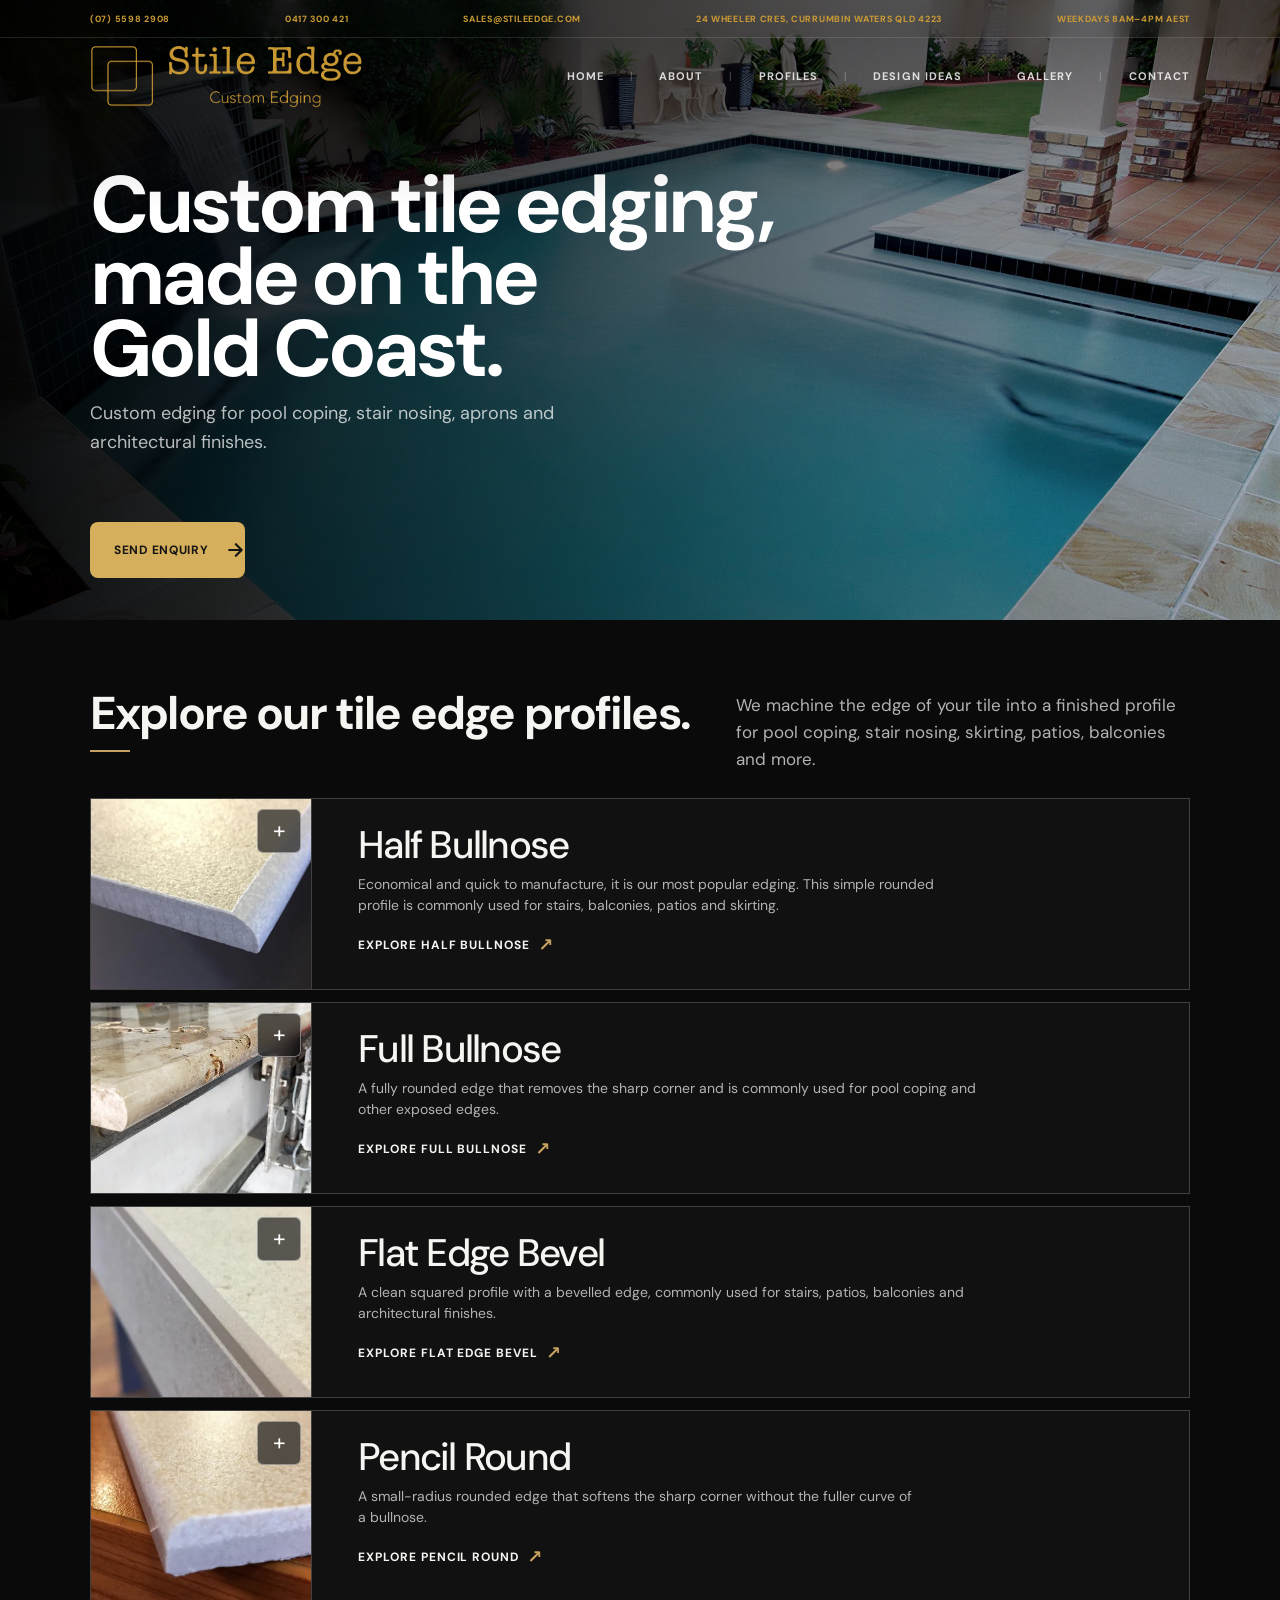
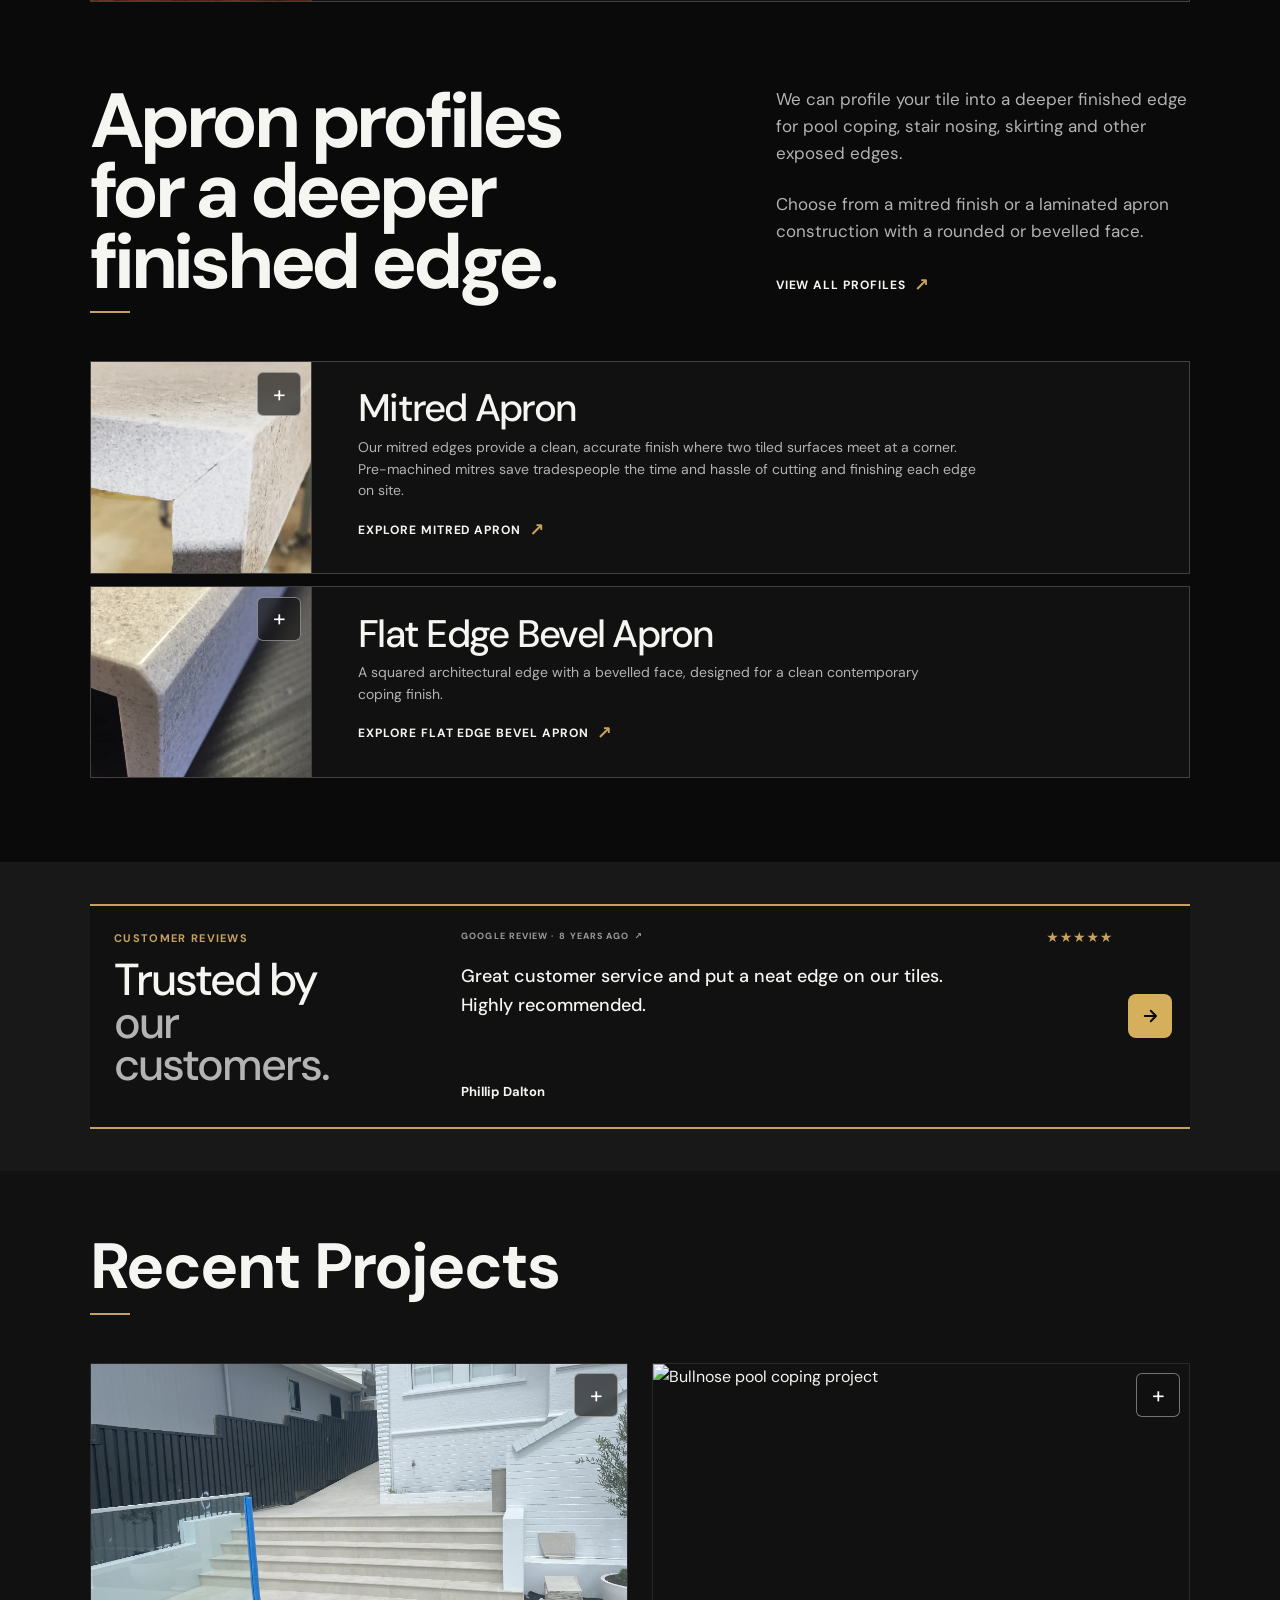
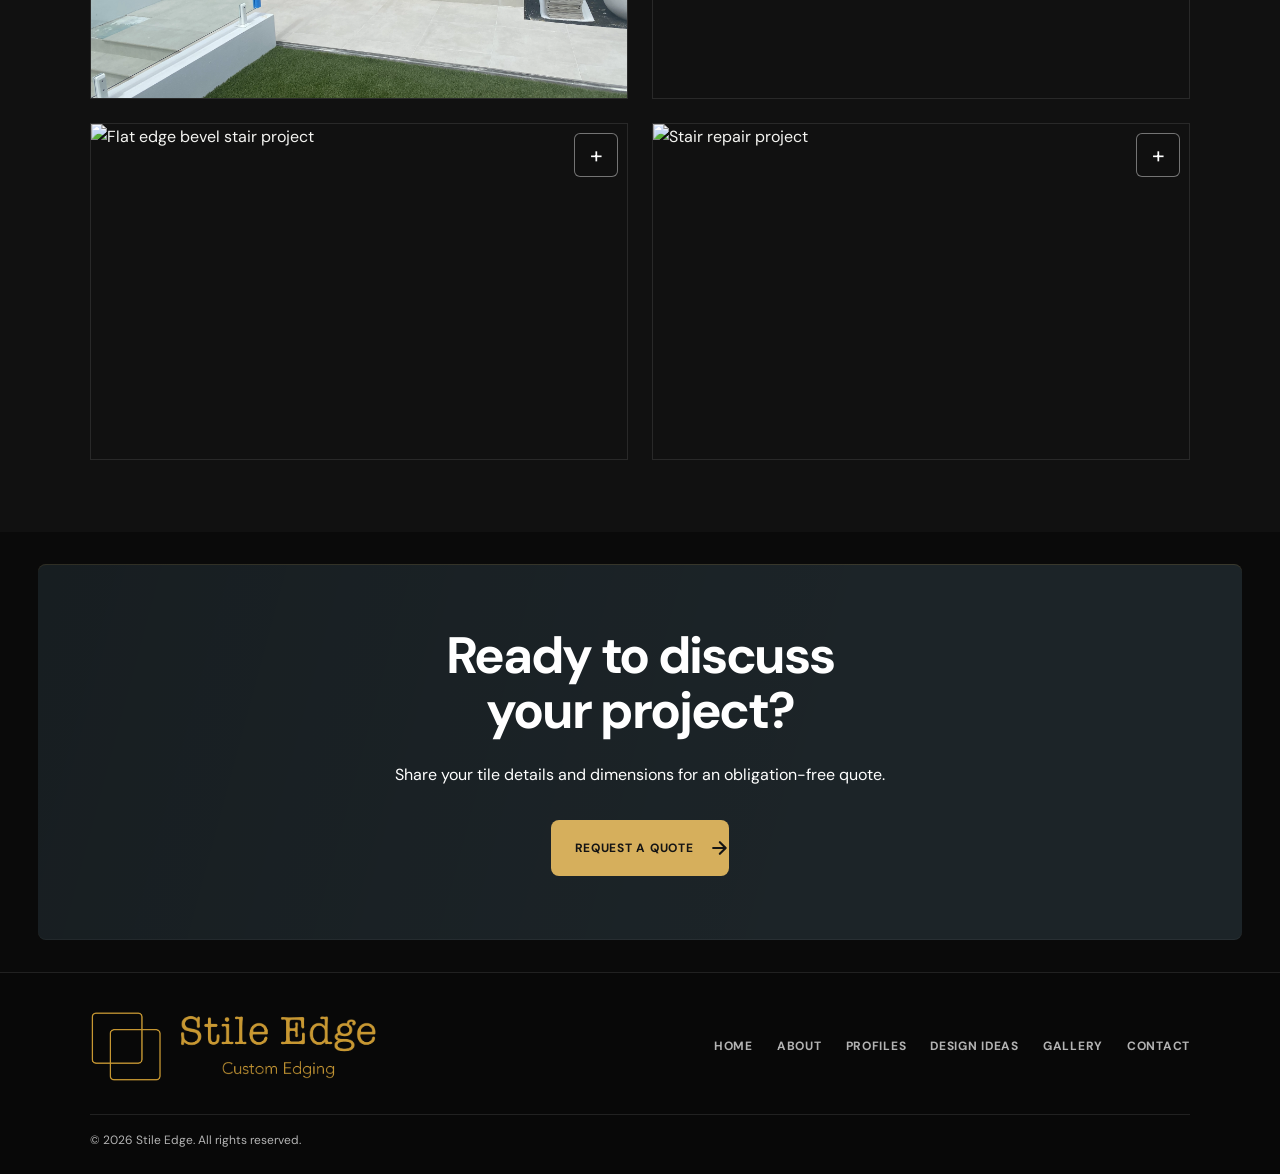
==== commit 182cecb1: "Revise contact section for project discussions Updated contact section text and link for quote reque" ====
--- a/index.html
+++ b/index.html
@@ -1230,12 +1230,12 @@
         <section id="contact" class="contact section">
             <div class="contact-content">
                 <h2>
-                    Contact the Stile Edge team<br>
-                    for an obligation-free quote.
+                    Ready to discuss your project?
                 </h2>
+                <body>Share your tile details and dimensions for an obligation-free quote.</body>
                 <div class="about-cta-actions">
-                   <a href="contact.html" class="button button-primary">
-                        <span class="button-label">Send Enquiry</span>
+                   <a href="contact.html#contact-form" class="button button-primary">
+                        <span class="button-label">Request a Quote</span>
                         <span class="button-arrow" aria-hidden="true">
                             <svg viewBox="0 0 24 24" aria-hidden="true" focusable="false">
                                 <path d="M5 12h14M13 5l7 7-7 7" />
--- a/style.css
+++ b/style.css
@@ -14,8 +14,9 @@
     --text-muted: #b3b3b3;
     --text-dim: #b3b3b3;
     /* Brand */
-    --brand-gold: #d9a64a;
+    --brand-gold: #C7A15F;
     --logo-gold: #CC9B33;
+    --cta-gold: #D6AF5C;
     --brand-gold-bright: #e8c676;
     --brand-gold-deep: #b98232;
     --platinum-blue: #334c5c;
@@ -31,9 +32,9 @@
     --dark: #050505;
     --line: rgba(255,255,255,.10);
     --max-width: 1100px;
-    --page-padding: clamp(20px, 4vw, 72px);
-    --section-space: clamp(48px, calc(40px + 2.5vw), 72px);
-    --section-gap: clamp(32px, calc(24px + 2.5vw), 56px);
+    --page-padding: clamp(24px, 4vw, 64px);
+    --section-space: 72px;
+    --section-gap: 48px;
     --ease: cubic-bezier(.22, 1, .36, 1);
     --section-title-size: clamp(38px, calc(32.667px + 1.667vw), 54px);
     --body-copy-size: 16px;
@@ -78,13 +79,7 @@
             var(--brand-gold) 52%,
             var(--brand-gold-deep) 100%
         );
-    --cta-surface:
-        linear-gradient(
-            115deg,
-            #334C5C 0%,
-            #2C4250 50%,
-            #223640 100%
-        );
+    --cta-surface: #1C2428;
     /* Spacing rhythm */
     --space-1: 4px;
     --space-2: 8px;
@@ -337,12 +332,12 @@
     flex-direction: column;
     justify-content: center;
     padding:
-        clamp(40px, 6vw, 85px)
+        clamp(40px, 6vw, 80px)
         clamp(30px, 5vw, 70px);
 }
 
 .service-content h3 {
-    margin: 0 0 20px;
+    margin: 0 0 24px;
     font-family:
         "DM Sans",
         system-ui,
@@ -355,7 +350,7 @@
 
 .service-content p {
     max-width: 530px;
-    margin: 0 0 25px;
+    margin: 0 0 24px;
     color: var(--text-muted);
     font-size: 16px;
     line-height: 1.7;
@@ -582,7 +577,7 @@
 
 .service-detail {
     padding-block:
-        clamp(42px, 4.5vw, 60px);
+        clamp(48px, 4.5vw, 64px);
     border-bottom:
         1px solid
         var(--line-strong);
@@ -603,7 +598,7 @@
         minmax(280px, .9fr)
         minmax(340px, 1.1fr);
     gap:
-        clamp(40px, 6vw, 84px);
+        clamp(40px, 6vw, 80px);
     align-items: center;
 }
 
@@ -620,11 +615,11 @@
 .service-detail-main h2 {
     display: flex;
     align-items: baseline;
-    gap: 14px;
+    gap: 16px;
     margin:
         0
         0
-        18px;
+        24px;
     font-family:
         "DM Sans",
         system-ui,
@@ -652,7 +647,7 @@
     margin:
         0
         0
-        22px;
+        24px;
     color: var(--text-muted);
     font-size: 16px;
     line-height: 1.65;
@@ -674,7 +669,7 @@
 .scope-items a {
     padding:
         8px
-        11px;
+        16px;
     border:
         1px solid
         var(--line-strong);
@@ -741,7 +736,6 @@
 .service-detail:nth-of-type(even)
 .service-detail-image {
     grid-column: 1;
-
     justify-self: start;
 }
 
@@ -767,9 +761,10 @@
     padding-block: var(--section-space);
 }
 
-.section + .section {
-    padding-top: var(--section-gap);
-}
+.services.section + .services.section {
+    padding-top: 0;
+}
+
 
 /* =========================================================
    5.1 HEADER - TOP INFORMATION BAR
@@ -1020,99 +1015,25 @@
 ------------------------------------------ */
 
 .button-primary {
-    --button-face: var(--gold-button);
-    --button-face-hover: var(--gold-button-hover);
-    --button-ink: #090909;
-    --button-depth-color: #050505;
-    --button-divider: rgba(9, 9, 9, .14);
-    --button-chamfer: 8px;
     position: relative;
     isolation: isolate;
     z-index: 0;
-    min-height: 54px;
-    padding: 0 0 0 20px;
-    background: transparent;
-    color: var(--button-ink);
+    min-height: 56px;
+    padding: 0 0 0 24px;
+    background: var(--cta-gold);
+    color: #141414;
     border: 0;
-    border-radius: 0;
-    overflow: visible;
+    border-radius: 8px;
+    overflow: hidden;
     transition:
         transform .22s var(--ease),
         color .22s ease;
 }
 
-/* CTA top face */
-.button-primary::before {
-    content: "";
-    position: absolute;
-    inset: 0;
-    z-index: -1;
-    background: var(--button-face);
-    clip-path: polygon(
-        0 0,
-        calc(100% - var(--button-chamfer)) 0,
-        100% var(--button-chamfer),
-        100% 100%,
-        0 100%
-    );
-    
-    border-radius: 0;
-    box-shadow:
-        inset 0 0 0 1px rgba(8,8,8,.22);
-    transition:
-        background-color .22s ease;
-}
-
-/* Black underlayer = tile thickness */
-.button-primary::after {
-    content: "";
-    position: absolute;
-    inset: 0;
-    z-index: -2;
-    background: var(--button-depth-color);
-    clip-path: polygon(
-        0 0,
-        calc(100% - var(--button-chamfer)) 0,
-        100% var(--button-chamfer),
-        100% 100%,
-        0 100%
-    );
-    
-    border-radius: 0;
-    transform:
-        translate(var(--button-depth), var(--button-depth));
-    transition:
-        transform .22s var(--ease);
-}
-
-.contact .button-primary,
-.about-cta .button-primary {
-    --button-chamfer: 10px;
-    --button-face: linear-gradient(180deg, #292929, #111111);
-    --button-face-hover: linear-gradient(180deg, #383838, #1D1D1D);
-    --button-ink: #FFFFFF;
-    --button-divider: rgba(255,255,255,.25);
-    min-height: 58px;
-    padding-left: 26px;
-    filter: drop-shadow(0 8px 12px rgba(0,0,0,.18));
-}
-
-.contact .button-label,
-.about-cta .button-label {
-    min-height: 58px;
-    padding-right: 20px;
-}
-
-.contact .button-arrow,
-.about-cta .button-arrow {
-    width: 60px;
-    min-height: 58px;
-}
-
 .button-label {
     display: inline-flex;
     align-items: center;
-    min-height: 54px;
+    min-height: 56px;
     padding-right: 16px;
     white-space: nowrap;
 }
@@ -1122,9 +1043,9 @@
     align-items: center;
     justify-content: center;
     align-self: stretch;
-    width: var(--button-arrow-width);
-    min-height: 54px;
-    border-left: 1px solid var(--button-divider);
+    width: 20px;
+    min-height: 56px;
+    border-left: 0;
     background: transparent;
     color: inherit;
 }
@@ -1143,6 +1064,10 @@
 
 .button-primary:hover {
     color: var(--button-ink);
+    background: #E8C676;
+    color: #141414;
+    transition:
+        translateY(-2px)
 }
 
 .button-primary:hover::before {
@@ -1175,7 +1100,7 @@
 
 .section-heading {
     max-width: 800px;
-    margin-bottom: 45px;
+    margin-bottom: 48px;
 }
 
 .section-heading h2 {
@@ -1190,7 +1115,7 @@
 ======================================== */
 
 .eyebrow {
-    margin: 0 0 12px;
+    margin: 0 0 16px;
     color: var(--accent);
     font-size: 11px;
     font-weight: 800;
@@ -1205,7 +1130,7 @@
 .text-link {
     display: inline-flex;
     align-items: center;
-    gap: 10px;
+    gap: 8px;
     color: var(--text);
     font-size: 12px;
     font-weight: 800;
@@ -1265,6 +1190,13 @@
 .hero-slide.is-active {
     opacity: 1;
     z-index: 1;
+}
+
+
+.hero-picture {
+    display: block;
+    width: 100%;
+    height: 100%;
 }
 
 .hero-image {
@@ -1338,7 +1270,7 @@
     z-index: 3;
     display: flex;
     justify-content: flex-start;
-    gap: 12px;
+    gap: 16px;
     flex-wrap: nowrap;
     width: max-content;
 }
@@ -1643,62 +1575,18 @@
     top: 50%;
     right: 18px;
     z-index: 4;
-
     width: 44px;
     height: 44px;
     padding: 0;
-
     display: grid;
     place-items: center;
-
-    background: transparent;
+    background: #D6AF5C;
     color: #090909;
-
     border: 0;
-    border-radius: 0;
-
+    border-radius: 8px;
     cursor: pointer;
-
     transform: translateY(-50%);
-
     isolation: isolate;
-}
-
-/* Gold face */
-.review-gallery-next::before {
-    content: "";
-    position: absolute;
-    inset: 0;
-    z-index: -1;
-    background: var(--gold-button);
-    clip-path: polygon(
-        0 0,
-        calc(100% - 7px) 0,
-        100% 7px,
-        100% 100%,
-        0 100%
-    );
-    box-shadow:
-        inset 0 0 0 1px rgba(8,8,8,.22);
-    transition:
-        background-color .22s ease;
-}
-
-/* Dark tile-thickness layer */
-.review-gallery-next::after {
-    content: "";
-    position: absolute;
-    inset: 0;
-    z-index: -2;
-    background: #050505;
-    clip-path: polygon(
-        0 0,
-        calc(100% - 7px) 0,
-        100% 7px,
-        100% 100%,
-        0 100%
-    );
-    transform: translate(2px, 2px);
 }
 
 .review-gallery-next:hover {
@@ -1757,7 +1645,7 @@
 
 .feature-copy h2 {
     max-width: 620px;
-    margin: 0 0 26px;
+    margin: 0 0 24px;
     font-size: clamp(50px, 6vw, 88px);
     line-height: .92;
     letter-spacing: -.06em;
@@ -1844,7 +1732,7 @@
 }
 
 .aprons-intro-copy p {
-    margin: 0 0 25px;
+    margin: 0 0 24px;
 }
 
 /* ==========================
@@ -1864,7 +1752,7 @@
 .gallery-grid {
     display: grid;
     grid-template-columns: repeat(2, 1fr);
-    gap: 20px;
+    gap: 24px;
 }
 
 .project-card {
@@ -1997,16 +1885,16 @@
     position: relative;
     isolation: isolate;
     overflow: hidden;
-    padding-block: clamp(70px, 8vw, 100px);
+    padding-block: 64px;
     color: #FFFFFF;
     background: var(--cta-surface);
     text-align: center;
-    border-radius: var(--radius-section);
+    border-radius: 8px;
 }
 
 .contact,
 .about-cta {
-    margin: 28px clamp(16px, 3vw, 40px) 32px;
+    margin: 32px clamp(16px, 3vw, 40px) 32px;
     box-shadow:
         inset 0 1px 0 rgba(235, 173, 70, .14),
         inset 0 -1px 0 rgba(255, 255, 255, .05);
@@ -2036,23 +1924,23 @@
 }
 
 .contact-content {
-    max-width: 800px;
+    max-width: 640px;
     margin: 0 auto;
-    padding-inline: 20px;
+    padding-inline: 24px;
 }
 
 .contact h2 {
     max-width: 850px;
-    margin: 0 auto 35px;
-    font-size: clamp(40px, 6vw, 80px);
-    line-height: .94;
+    margin: 0 auto 24px;
+    font-size: clamp(36px, 4vw, 52px);
+    line-height: 1.08;
     letter-spacing: -.045em;
     text-wrap: balance;
 }
 
 .contact .about-cta-actions {
     justify-content: center;
-    margin-top: 28px;
+    margin-top: 32px;
 }
 
 /* ==========================
@@ -2143,7 +2031,7 @@
 }
 
 .about-cta {
-    border-radius: var(--radius-section);
+    border-radius: 8px;
 }
 
 .about-statement,
@@ -2177,7 +2065,7 @@
     font-size: 17px;
 }
 .about-introduction-copy p {
-    margin: 0 0 20px;
+    margin: 0 0 24px;
 }
 .about-lead {
     color: var(--text) !important;
@@ -2237,7 +2125,7 @@
 }
 .about-statement-content p {
     max-width: 480px;
-    margin: 0 0 18px;
+    margin: 0 0 24px;
     color: var(--text-muted);
     font-size: 16px;
     line-height: 1.7;
@@ -2254,7 +2142,7 @@
 .about-service-grid {
     display: grid;
     grid-template-columns: 1fr 1.2fr;
-    gap: 60px;
+    gap: 64px;
     align-items: start;
 }
 
@@ -2271,7 +2159,7 @@
 }
 
 .about-service-copy p {
-    margin: 0 0 18px;
+    margin: 0 0 24px;
     line-height: 1.7;
 }
 
@@ -2301,8 +2189,9 @@
     margin: 0 auto;
     padding-inline: var(--page-padding);
 }
+
 .about-cta h2 {
-    margin: 0 0 20px;
+    margin: 0 0 24px;
     font-size: clamp(40px, 5.5vw, 68px);
     line-height: .95;
     letter-spacing: -.045em;
@@ -2321,7 +2210,7 @@
 .about-cta-actions {
     display: flex;
     justify-content: center;
-    gap: 12px;
+    gap: 16px;
     flex-wrap: wrap;
 }
 
@@ -2356,7 +2245,7 @@
     justify-content: center;
     min-width: 0;
     min-height: 104px;
-    padding: 24px 28px;
+    padding: 24px 32px;
     background: #1c1c1c;
 }
 
@@ -2394,7 +2283,7 @@
 /* Labels */
 
 #contact-details .contact-detail-label {
-    margin: 0 0 10px;
+    margin: 0 0 8px;
     padding: 0;
     border: 0;
     color: #d6af5c;
@@ -2532,7 +2421,7 @@
 }
 
 .contact-form-intro h2 {
-    margin: 0 0 14px;
+    margin: 0 0 16px;
     font-size: clamp(32px, 4vw, 48px);
     line-height: .95;
     letter-spacing: -.03em;
@@ -2556,7 +2445,7 @@
 .form-grid {
     display: grid;
     grid-template-columns: 1fr 1fr;
-    gap: 20px 24px;
+    gap: 24px 24px;
     margin-bottom: 24px;
 }
 
@@ -2593,7 +2482,7 @@
 .form-field input,
 .form-field textarea {
     width: 100%;
-    padding: 14px 16px;
+    padding: 16px 16px;
     background: var(--surface);
     border: 1px solid #707070;
     border-radius: var(--radius-field);
@@ -2626,7 +2515,7 @@
 }
 
 .form-status {
-    margin-top: 18px;
+    margin-top: 16px;
     font-size: 15px;
 }
 
@@ -2694,7 +2583,7 @@
 .footer-brand {
     display: flex;
     align-items: center;
-    gap: 12px;
+    gap: 16px;
     width: fit-content;
     max-width: 100%;
 }
@@ -2723,7 +2612,7 @@
     align-items: center;
     justify-content: flex-end;
     flex-wrap: wrap;
-    gap: 10px 24px;
+    gap: 8px 24px;
 }
 
 .footer-links a {
@@ -2748,12 +2637,12 @@
         var(--max-width)
     );
     margin: 32px auto 0;
-    padding-top: 18px;
+    padding-top: 16px;
     border-top: 1px solid var(--line);
     display: flex;
     align-items: center;
     justify-content: space-between;
-    gap: 20px;
+    gap: 24px;
 }
 
 .copyright {
@@ -3043,7 +2932,7 @@
 
     .hero h1 {
         font-size: clamp(40px, 5vw, 64px);
-        margin-bottom: 14px;
+        margin-bottom: 16px;
     }
 
     .hero-text {
@@ -3161,7 +3050,7 @@
 }
 
 .portfolio-page .portfolio-eyebrow {
-    margin: 0 0 12px;
+    margin: 0 0 16px;
     color: var(--accent);
     font-size: 11px;
     font-weight: 800;
@@ -3180,9 +3069,9 @@
     display: grid;
     grid-template-columns: minmax(0, 1.25fr) minmax(260px, .75fr);
     align-items: end;
-    column-gap: clamp(30px, 5vw, 80px);
+    column-gap: clamp(32px, 5vw, 80px);
     row-gap: 24px;
-    margin-bottom: clamp(26px, 4vw, 48px);
+    margin-bottom: clamp(32px, 4vw, 48px);
     padding-bottom: 24px;
     border-bottom: 1px solid var(--line);
 }
@@ -3222,7 +3111,7 @@
 }
 
 .portfolio-page .portfolio-gallery-description .portfolio-gallery-count {
-    margin-top: 18px;
+    margin-top: 16px;
     color: var(--text);
     font-size: 11px;
     font-weight: 700;
@@ -3238,7 +3127,7 @@
 .portfolio-page .portfolio-gallery-grid {
     display: grid;
     grid-template-columns: repeat(3, minmax(0, 1fr));
-    gap: 20px;
+    gap: 24px;
     margin: 0;
     padding: 0;
     list-style: none;
@@ -3839,10 +3728,18 @@
    MOBILE COMPACT STATE
 --------------------------------- */
 
+
+@media (min-width: 721px) and (max-width: 1024px) {
+    :root {
+        --section-space: 64px;
+    }
+}
+
 @media (max-width: 720px) {
     :root {
-        --page-padding: 20px;
-        --section-space: 52px;
+        --page-padding: 24px;
+        --section-space: 56px;
+        --section-gap: 32px;
     }
         
     /* ==========================
@@ -3850,7 +3747,7 @@
     ========================== */
 
     .reviews-section {
-        padding-block: 20px;
+        padding-block: 24px;
     }
 
     .reviews-layout {
@@ -3859,7 +3756,7 @@
 
     .reviews-overview {
         display: block;
-        padding: 20px;
+        padding: 24px;
         border-right: 0;
         border-bottom: 0;
     }
@@ -3881,10 +3778,10 @@
 
     .review-gallery-slide {
         padding:
-            22px
-            62px
-            22px
-            20px;
+            24px
+            64px
+            24px
+            24px;
     }
 
     .review-gallery-top {
@@ -4033,7 +3930,7 @@
         font-size: clamp(46px, 10vw, 58px);
         line-height: .92;
         letter-spacing: -.045em;
-        margin-bottom: 10px;
+        margin-bottom: 16px;
     }
 
     .hero-text {
@@ -4052,24 +3949,24 @@
         z-index: 3;
         display: flex;
         justify-content: flex-start;
-        gap: 10px;
+        gap: 16px;
         width: max-content;
     }
 
     .hero-actions .button-primary {
-        min-height: 50px;
-        padding: 0 0 0 18px;
-        font-size: 11px;
+        min-height: 56px;
+        padding: 0 0 0 20px;
+        font-size: 12px;
     }
     
     .hero-actions .button-label {
-        min-height: 50px;
-        padding-right: 14px;
+        min-height: 56px;
+        padding-right: 16px;
     }
     
     .hero-actions .button-arrow {
-        width: 46px;
-        min-height: 50px;
+        width: 20px;
+        min-height: 56px;
     }
     
     .hero-actions .button-arrow svg {
@@ -4087,17 +3984,17 @@
         width: 100%;
         margin: 0;
         padding-inline: var(--page-padding);
-        padding-block: 20px;
+        padding-block: 24px;
     }
     
     .about-introduction {
-        padding-top: 36px;
-        padding-bottom: 36px;
+        padding-top: 56px;
+        padding-bottom: 56px;
     }
     
     .about-service {
-        padding-top: 40px;
-        padding-bottom: 40px;
+        padding-top: 56px;
+        padding-bottom: 56px;
     }
     
     .about-service-grid {
@@ -4115,7 +4012,7 @@
     .about-introduction-grid,
     .about-service-grid {
         grid-template-columns: 1fr;
-        gap: 30px;
+        gap: 24px;
     }
 
     .about-statement,
@@ -4151,8 +4048,8 @@
 
     .aprons-intro {
         grid-template-columns: 1fr;
-        gap: 30px;
-        margin-bottom: 55px;
+        gap: 32px;
+        margin-bottom: 48px;
     }
 
     .aprons-heading h2 {
@@ -4160,7 +4057,7 @@
     }
 
     .gallery {
-        padding-top: 40px;
+        padding-top: 56px;
     }
     
     .home-page
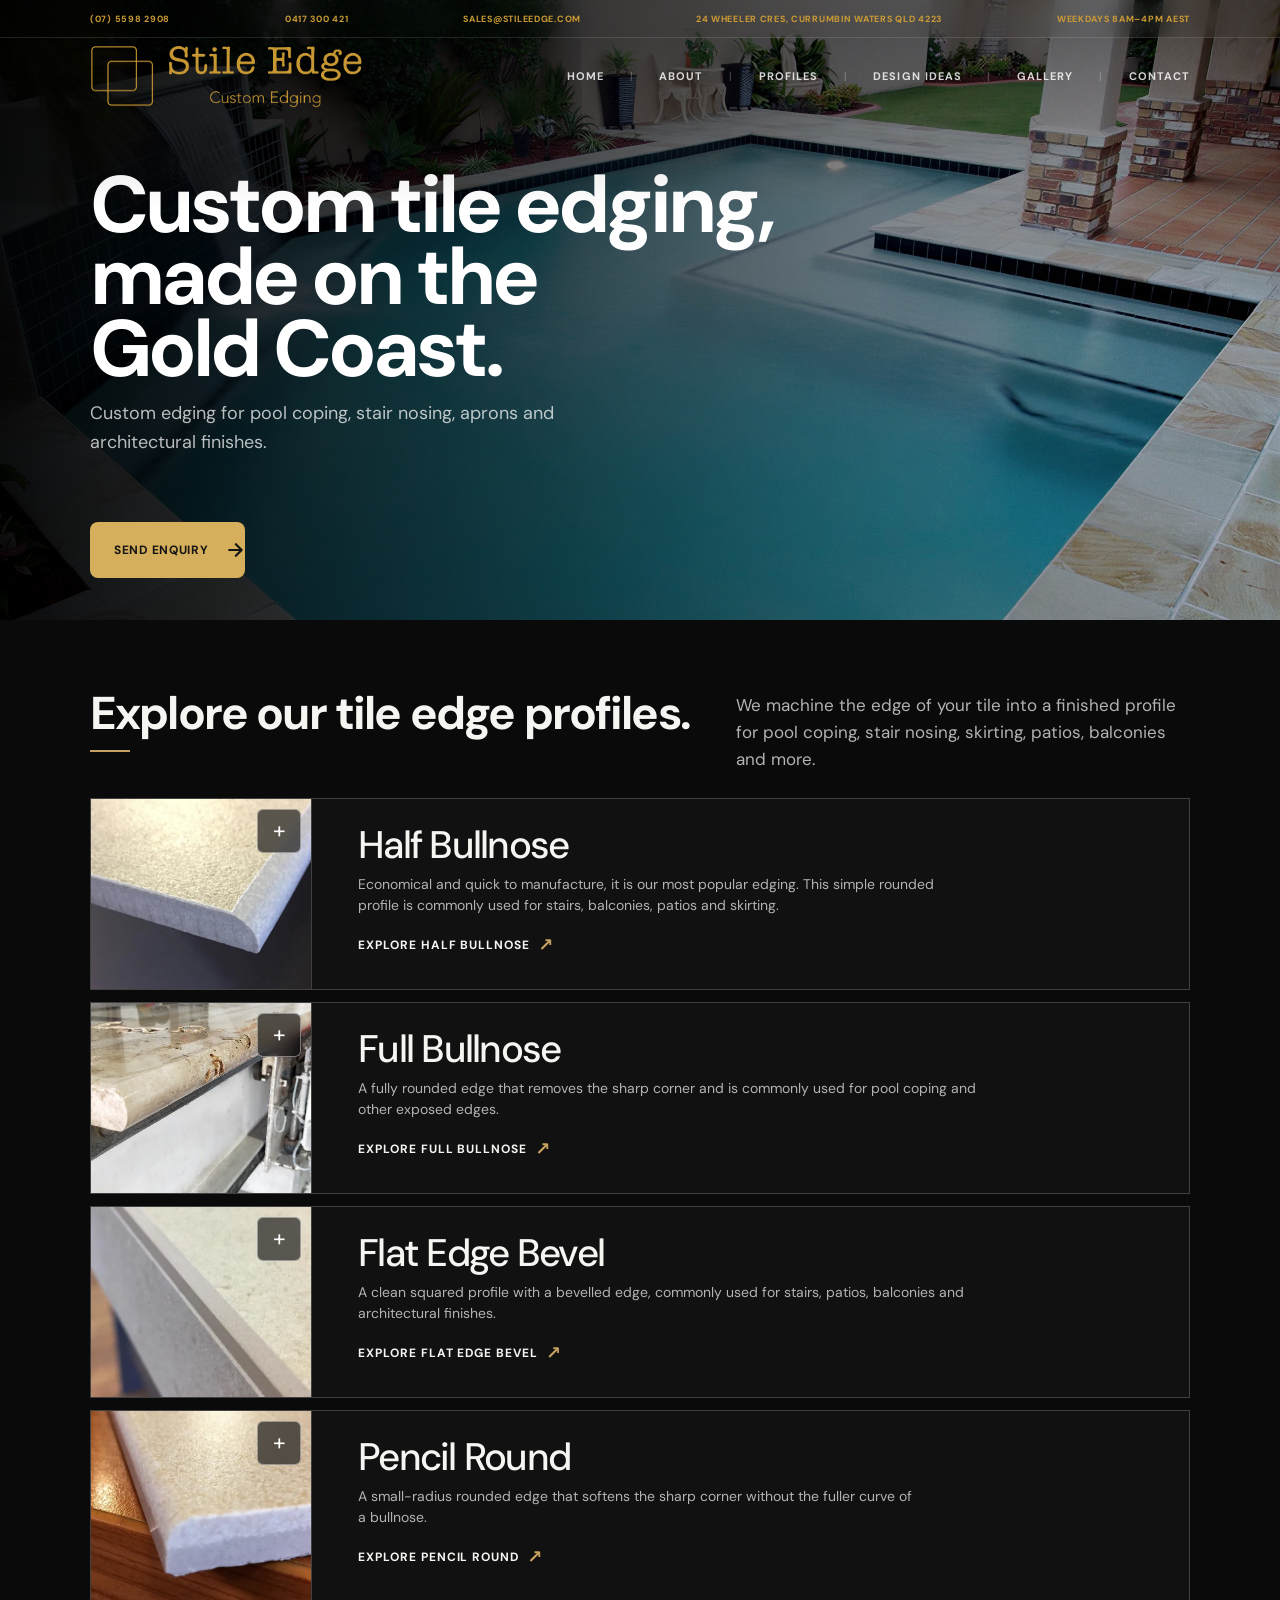
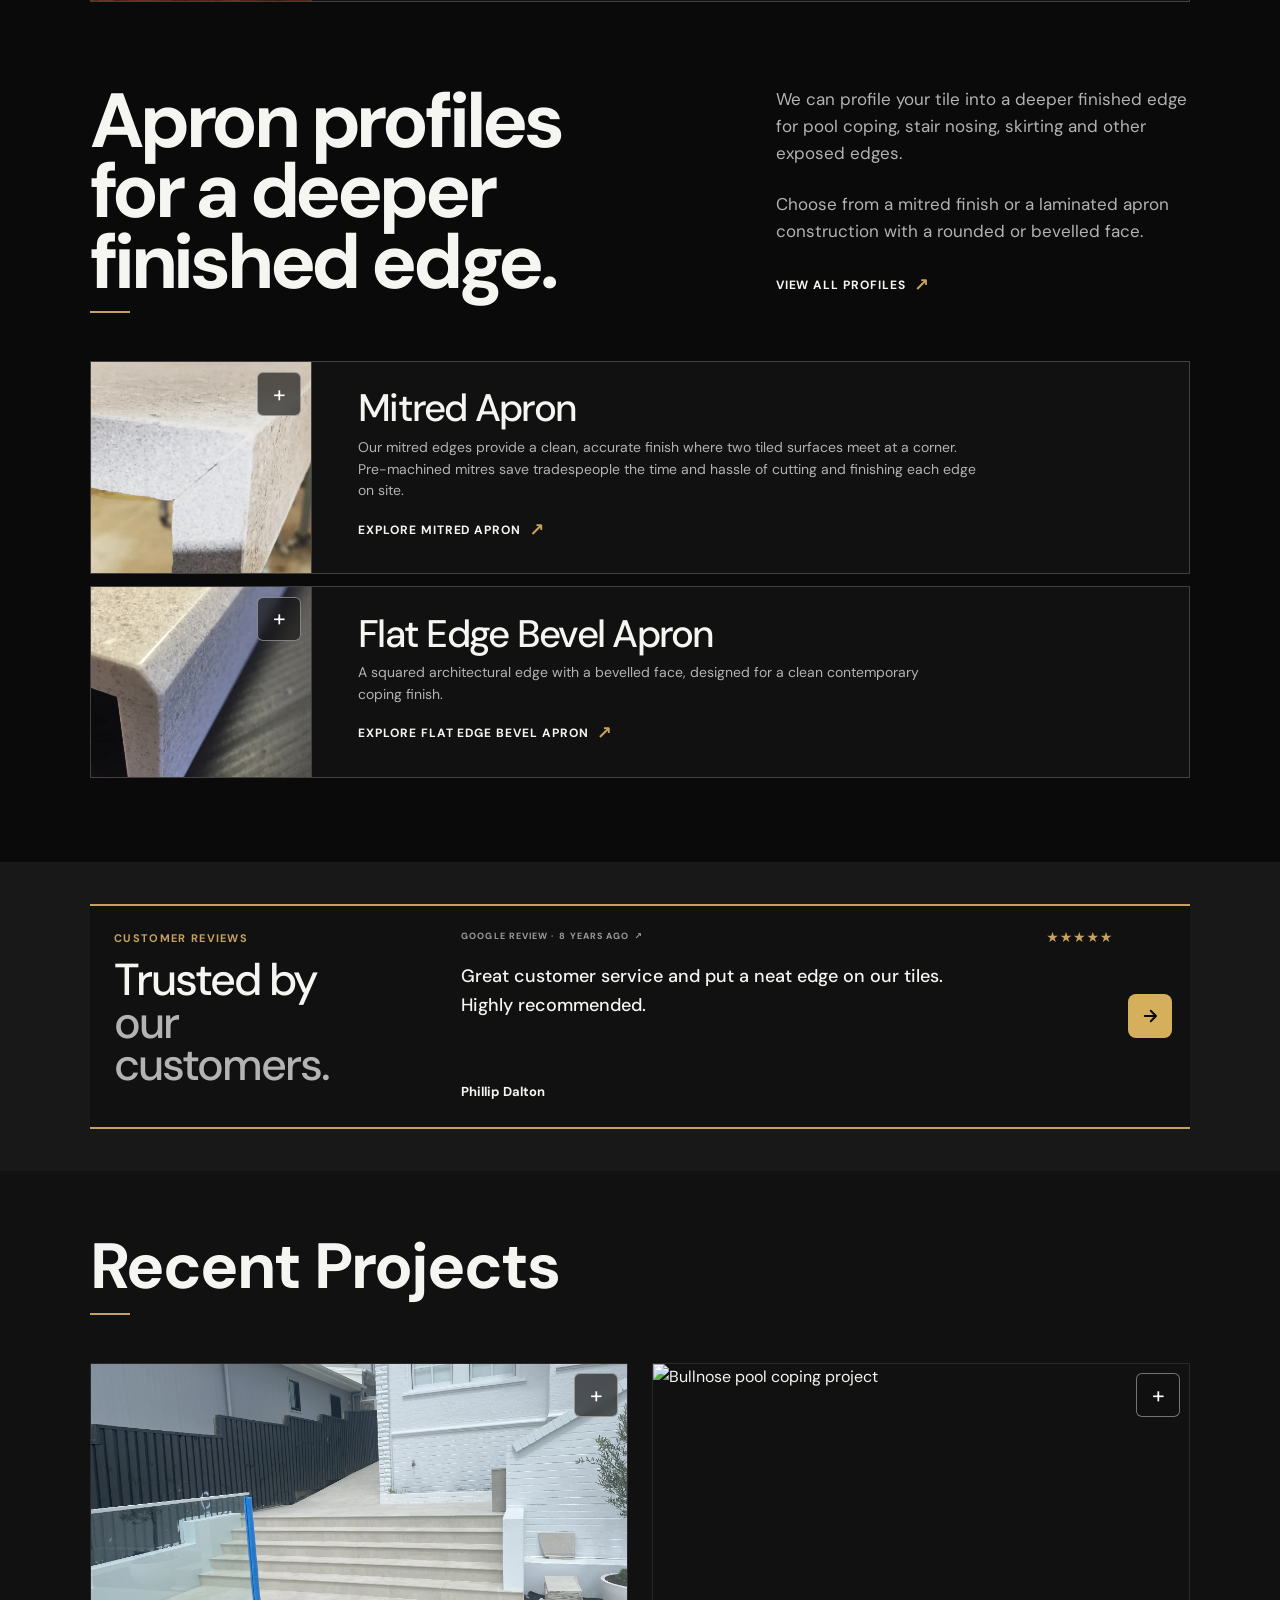
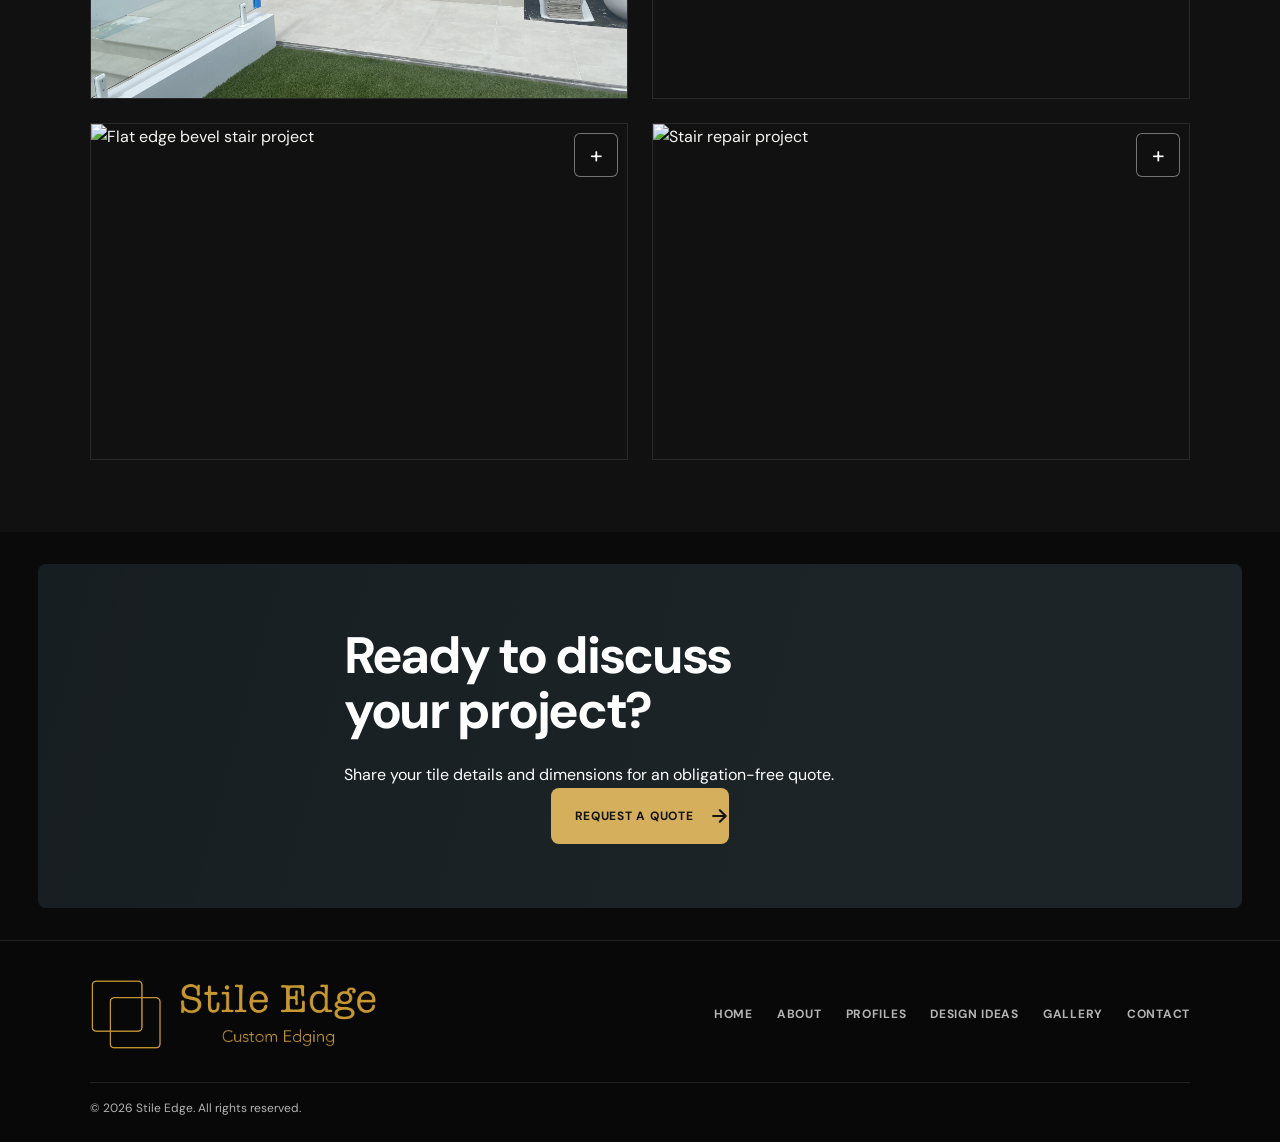
==== commit 34d6f521: "Add id to main element in index.html" ====
--- a/index.html
+++ b/index.html
@@ -218,7 +218,7 @@
          3. MAIN CONTENT
     ========================== -->
     
-    <main>
+    <main id="main-content">
 
         <!-- =========================
              3.1 MAIN - HERO
--- a/style.css
+++ b/style.css
@@ -1888,16 +1888,13 @@
     padding-block: 64px;
     color: #FFFFFF;
     background: var(--cta-surface);
-    text-align: center;
+    text-align: left;
     border-radius: 8px;
 }
 
 .contact,
 .about-cta {
     margin: 32px clamp(16px, 3vw, 40px) 32px;
-    box-shadow:
-        inset 0 1px 0 rgba(235, 173, 70, .14),
-        inset 0 -1px 0 rgba(255, 255, 255, .05);
 }
 
 /* Very subtle tonal depth — no circles */
@@ -1939,8 +1936,8 @@
 }
 
 .contact .about-cta-actions {
-    justify-content: center;
-    margin-top: 32px;
+    justify-content: flex-start
+    margin-top: 0;
 }
 
 /* ==========================
@@ -2344,38 +2341,6 @@
 #contact-details .contact-detail-link:hover
 .contact-detail-arrow {
     transform: translate(2px, -2px);
-}
-
-/* Mobile contact panel */
-
-@media (max-width: 700px) {
-    #contact-details .contact-detail {
-        min-height: 94px;
-        padding: 20px;
-    }
-
-    /* Email and Hours side by side */
-
-    #contact-details .contact-detail:nth-child(1),
-    #contact-details .contact-detail:nth-child(2) {
-        padding-inline: 12px;
-    }
-
-    #contact-details .contact-detail:nth-child(1)
-    .contact-detail-link {
-        font-size: clamp(12px, 3.4vw, 16px);
-        gap: 4px;
-    }
-
-    #contact-details .contact-detail:nth-child(2)
-    .contact-detail-hours {
-        font-size: clamp(11px, 3vw, 14px);
-    }
-
-    #contact-details .contact-detail:nth-child(5)
-    .contact-detail-link {
-        font-size: 15px;
-    }
 }
 
 /* Small phones */
@@ -2866,22 +2831,6 @@
     }
 }
 
-/* Mobile homepage services */
-
-@media (max-width: 700px) {
-    .profiles-intro {
-        margin-bottom: 30px;
-    }
-
-    .profiles-heading h2 {
-        font-size: clamp(44px, 13vw, 64px);
-    }
-
-    .contact {
-        padding-block: 60px;
-    }
-}
-
 @media (max-width: 1050px) {
     .top-bar {
         font-size: 8px;
@@ -2963,14 +2912,6 @@
         grid-row: 2;
         justify-self: start;
         width: min(100%, 620px);
-    }
-}
-
-/* Footer navigation — prevent Contact orphaning */
-
-@media (max-width: 700px) {
-    .footer-links a:first-child {
-        display: none;
     }
 }
 
@@ -3385,6 +3326,79 @@
 }
 
 @media (max-width: 700px) {
+    .footer-links a:first-child {
+        display: none;
+    }
+    
+    .profiles-intro {
+        margin-bottom: 30px;
+    }
+
+    .profiles-heading h2 {
+        font-size: clamp(36px, 9vw, 40px);
+    }
+
+    .contact {
+        padding-block: 56px;
+    }
+    
+    #contact-details .contact-detail {
+        min-height: 94px;
+        padding: 20px;
+    }
+
+    /* Email and Hours side by side */
+
+    #contact-details .contact-detail:nth-child(1),
+    #contact-details .contact-detail:nth-child(2) {
+        padding-inline: 12px;
+    }
+
+    #contact-details .contact-detail:nth-child(1)
+    .contact-detail-link {
+        font-size: clamp(12px, 3.4vw, 16px);
+        gap: 4px;
+    }
+
+    #contact-details .contact-detail:nth-child(2)
+    .contact-detail-hours {
+        font-size: clamp(11px, 3vw, 14px);
+    }
+
+    #contact-details .contact-detail:nth-child(5)
+    .contact-detail-link {
+        font-size: 15px;
+    }
+    
+    #contact-details .contact-detail {
+        padding: 20px;
+        min-height: 94px;
+    }
+
+    
+    /* Email and Hours stay side by side */
+    #contact-details .contact-detail:nth-child(1),
+    #contact-details .contact-detail:nth-child(2) {
+        padding-inline: 12px;
+    }
+
+    #contact-details .contact-detail:nth-child(1)
+    .contact-detail-link {
+        font-size: clamp(12px, 3.4vw, 16px);
+        gap: 4px;
+    }
+
+    
+    #contact-details .contact-detail:nth-child(2)
+    .contact-detail-hours {
+        font-size: clamp(11px, 3vw, 14px);
+    }
+
+
+    #contact-details .contact-detail:nth-child(5) .contact-detail-link {
+        font-size: 15px;
+    }
+    
     .portfolio-page .portfolio-gallery-intro {
         grid-template-columns: minmax(0, 1fr);
         align-items: start;
@@ -3817,13 +3831,13 @@
     /* Slim top-bar stays visible */
     .top-bar {
         display: block;
-        height: 32px;
-        font-size: 11px;
+        height: 40px;
+        font-size: 12px;
         letter-spacing: .06em;
     }
 
     .top-bar-inner {
-        height: 32px;
+        height: 40px;
         gap: 16px;
         justify-content: center;
         overflow: hidden;
@@ -3837,7 +3851,7 @@
 
     
     .site-header {
-        top: 32px;
+        top: 40px;
         background: transparent;
         backdrop-filter: none;
         -webkit-backdrop-filter: none;
@@ -4033,7 +4047,7 @@
     }
 
     .feature-copy h2 {
-        font-size: clamp(48px, 13vw, 72px);
+        font-size: clamp(36px, 9vw, 40px);
     }
 
     .gallery-grid {
@@ -4053,7 +4067,7 @@
     }
 
     .aprons-heading h2 {
-        font-size: clamp(44px, 13vw, 72px);
+        font-size: clamp(36px, 9vw, 40px);
     }
 
     .gallery {
@@ -4353,38 +4367,6 @@
 
 }
 
-/* Mobile layout */
-@media (max-width: 700px) {
-    #contact-details .contact-detail {
-        padding: 20px;
-        min-height: 94px;
-    }
-
-    
-    /* Email and Hours stay side by side */
-    #contact-details .contact-detail:nth-child(1),
-    #contact-details .contact-detail:nth-child(2) {
-        padding-inline: 12px;
-    }
-
-    #contact-details .contact-detail:nth-child(1)
-    .contact-detail-link {
-        font-size: clamp(12px, 3.4vw, 16px);
-        gap: 4px;
-    }
-
-    
-    #contact-details .contact-detail:nth-child(2)
-    .contact-detail-hours {
-        font-size: clamp(11px, 3vw, 14px);
-    }
-
-
-    #contact-details .contact-detail:nth-child(5) .contact-detail-link {
-        font-size: 15px;
-    }
-}
-
 /* Small phones */
 @media (max-width: 390px) {
     #contact-details .contact-detail {
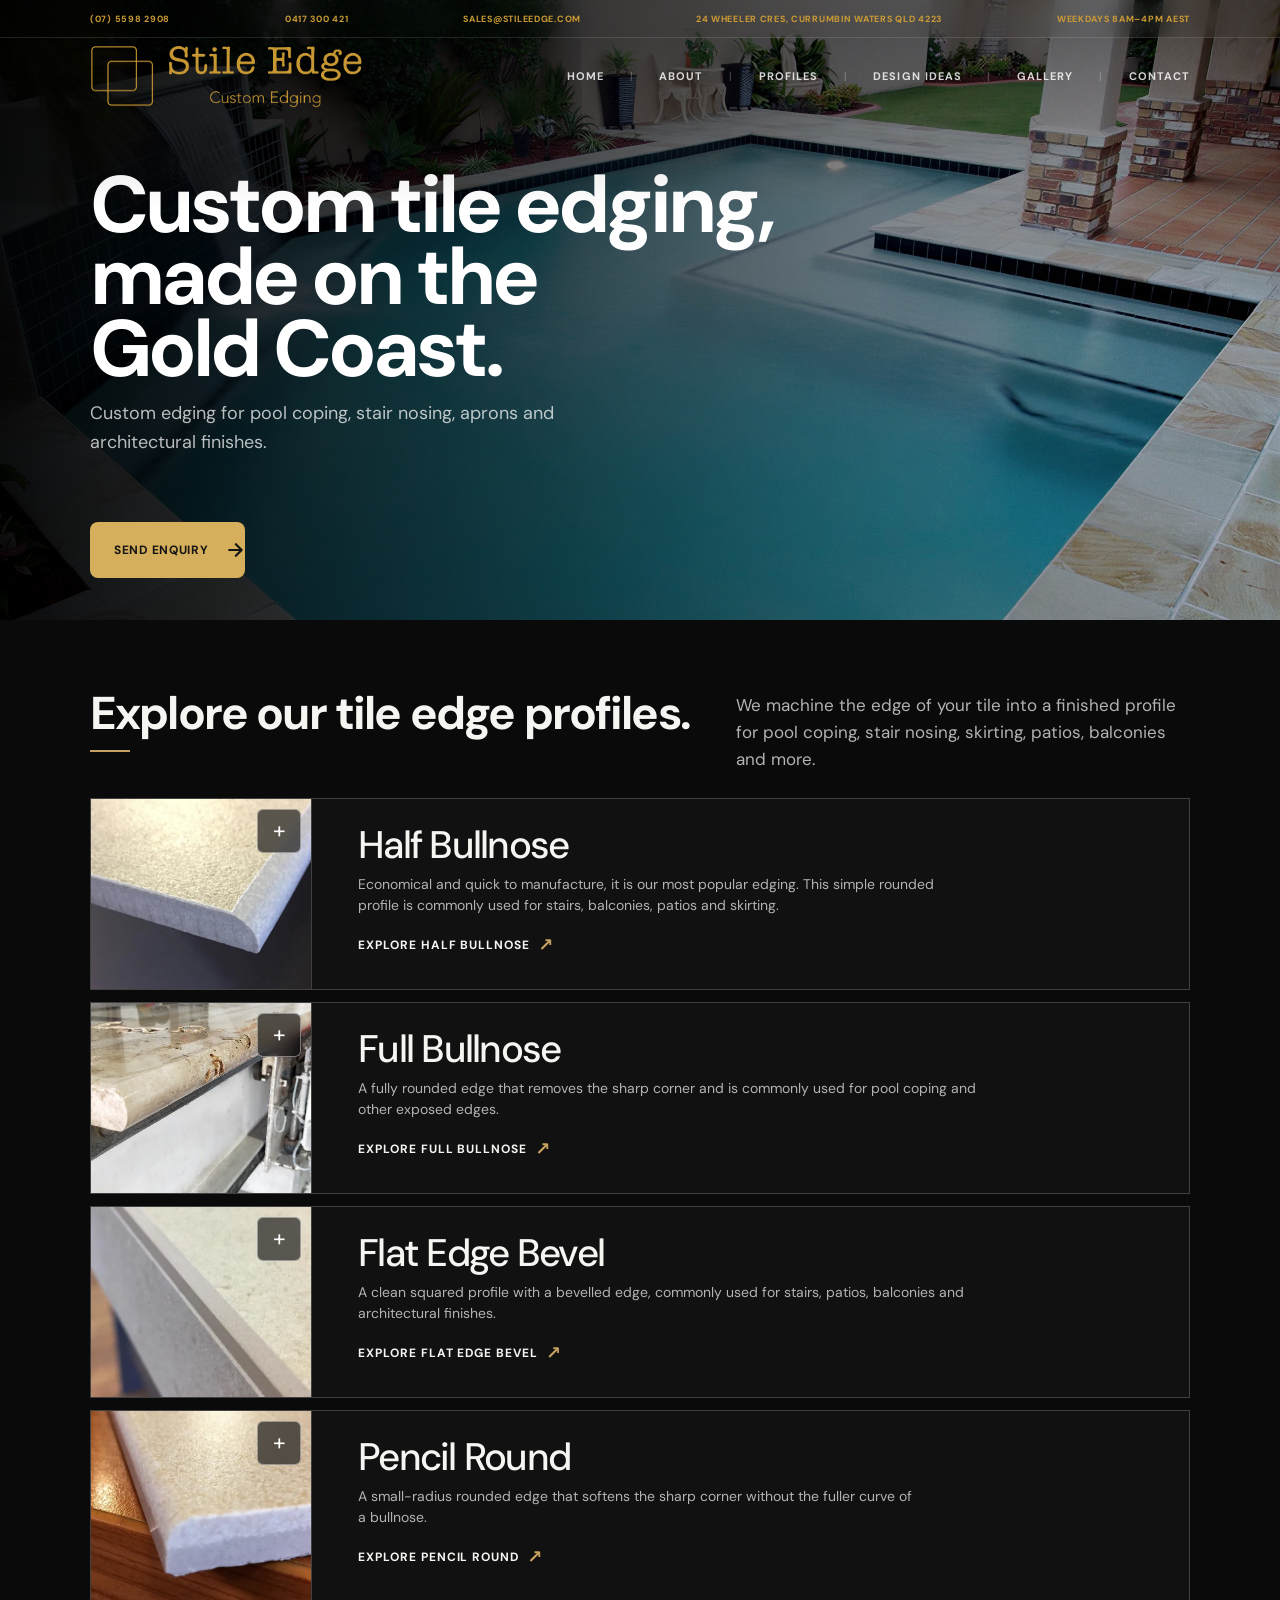
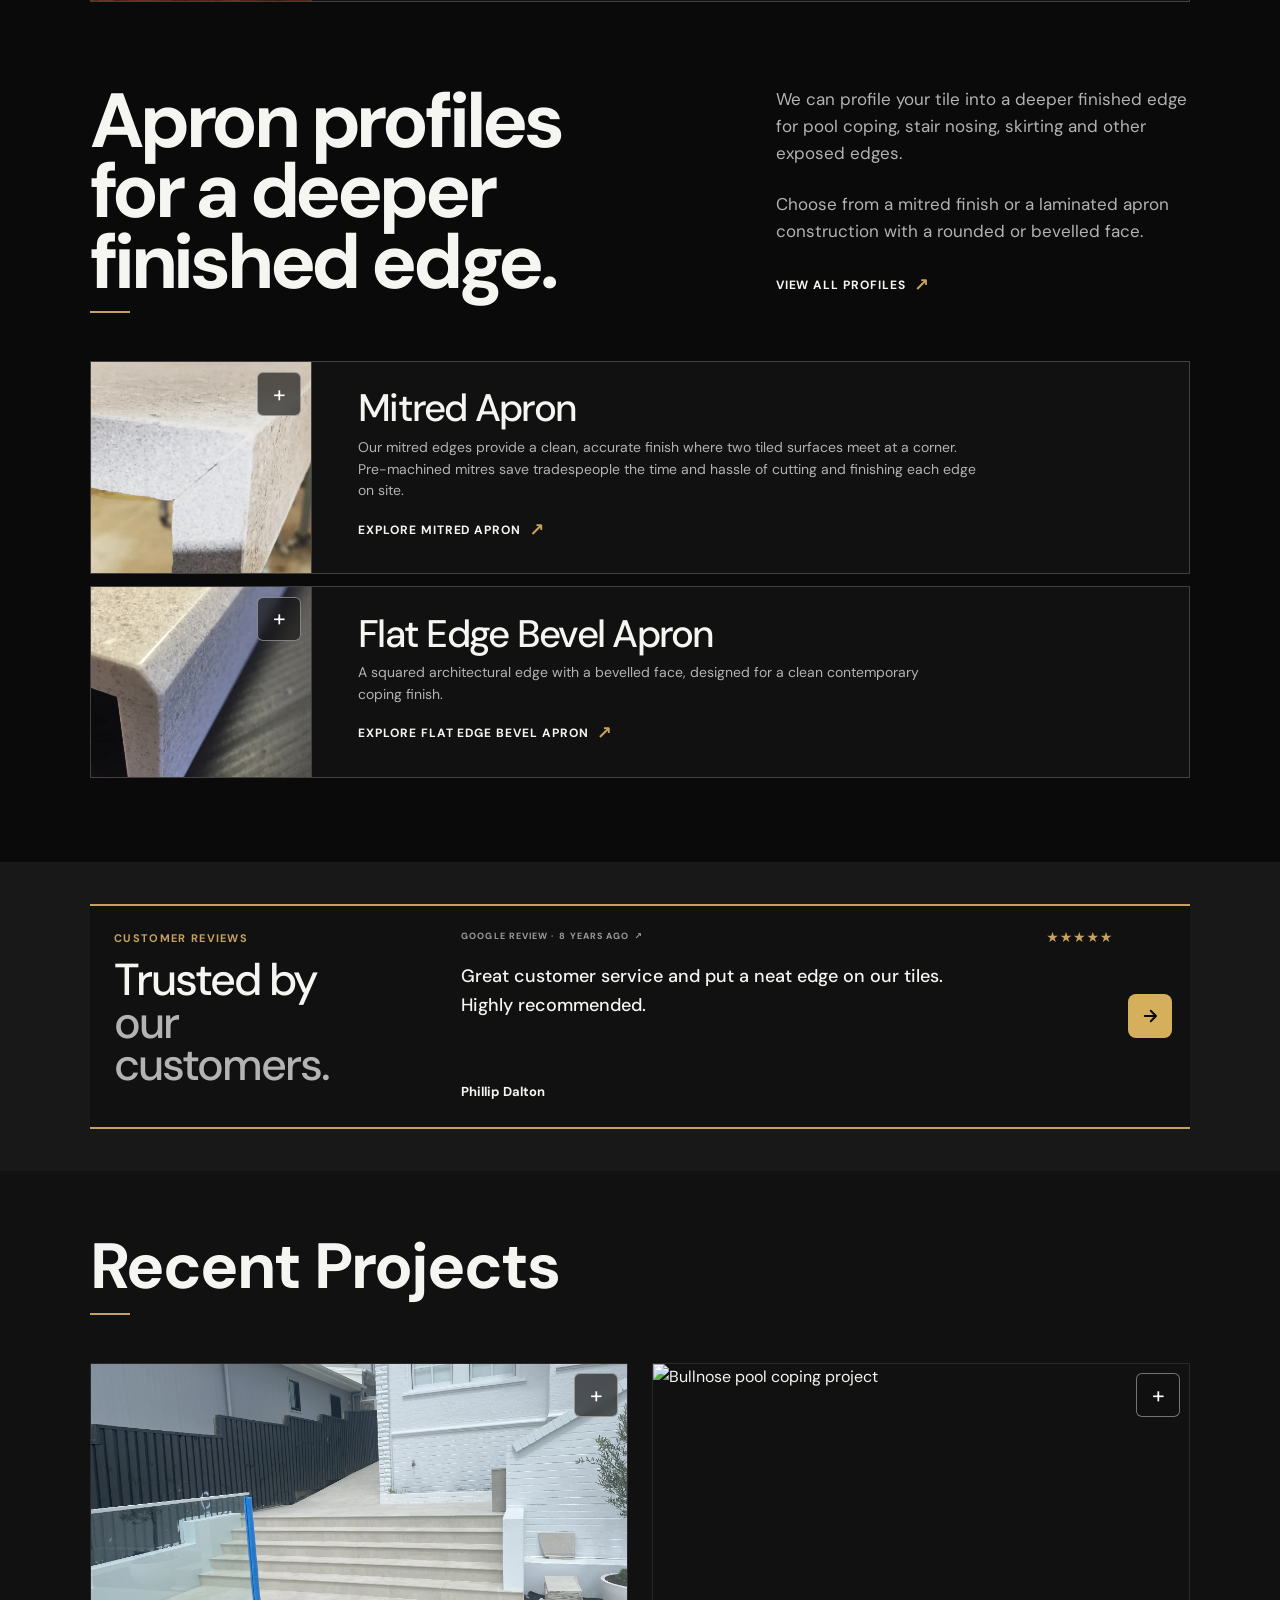
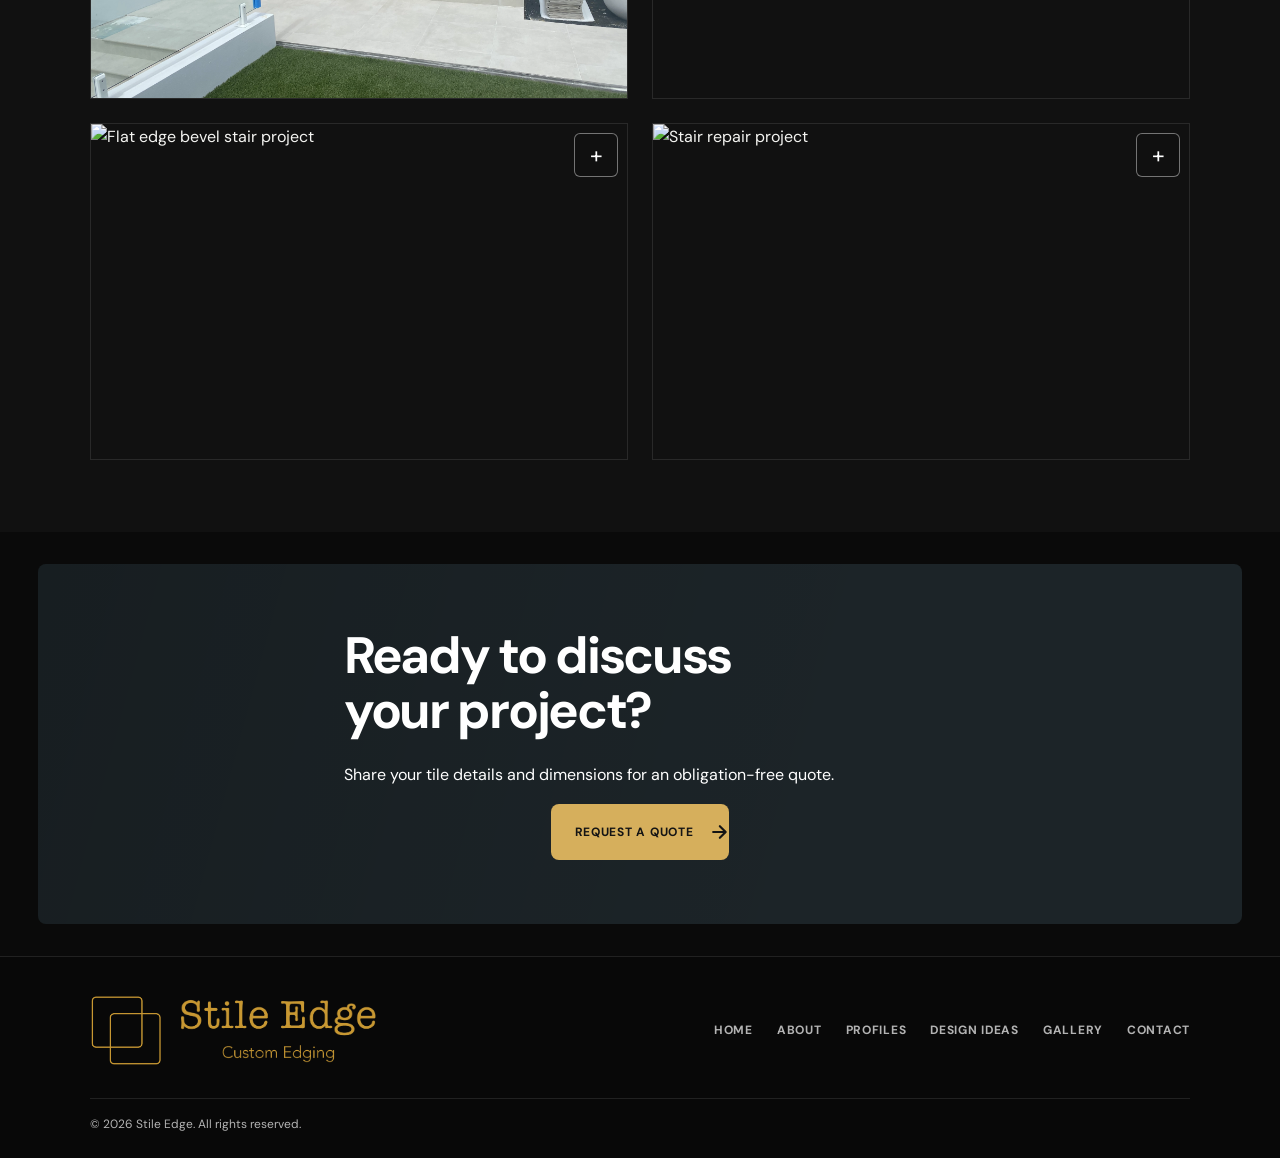
==== commit 11a32f5a: "Change body tag to paragraph in contact section" ====
--- a/index.html
+++ b/index.html
@@ -1232,7 +1232,7 @@
                 <h2>
                     Ready to discuss your project?
                 </h2>
-                <body>Share your tile details and dimensions for an obligation-free quote.</body>
+                <p>Share your tile details and dimensions for an obligation-free quote.</p>
                 <div class="about-cta-actions">
                    <a href="contact.html#contact-form" class="button button-primary">
                         <span class="button-label">Request a Quote</span>
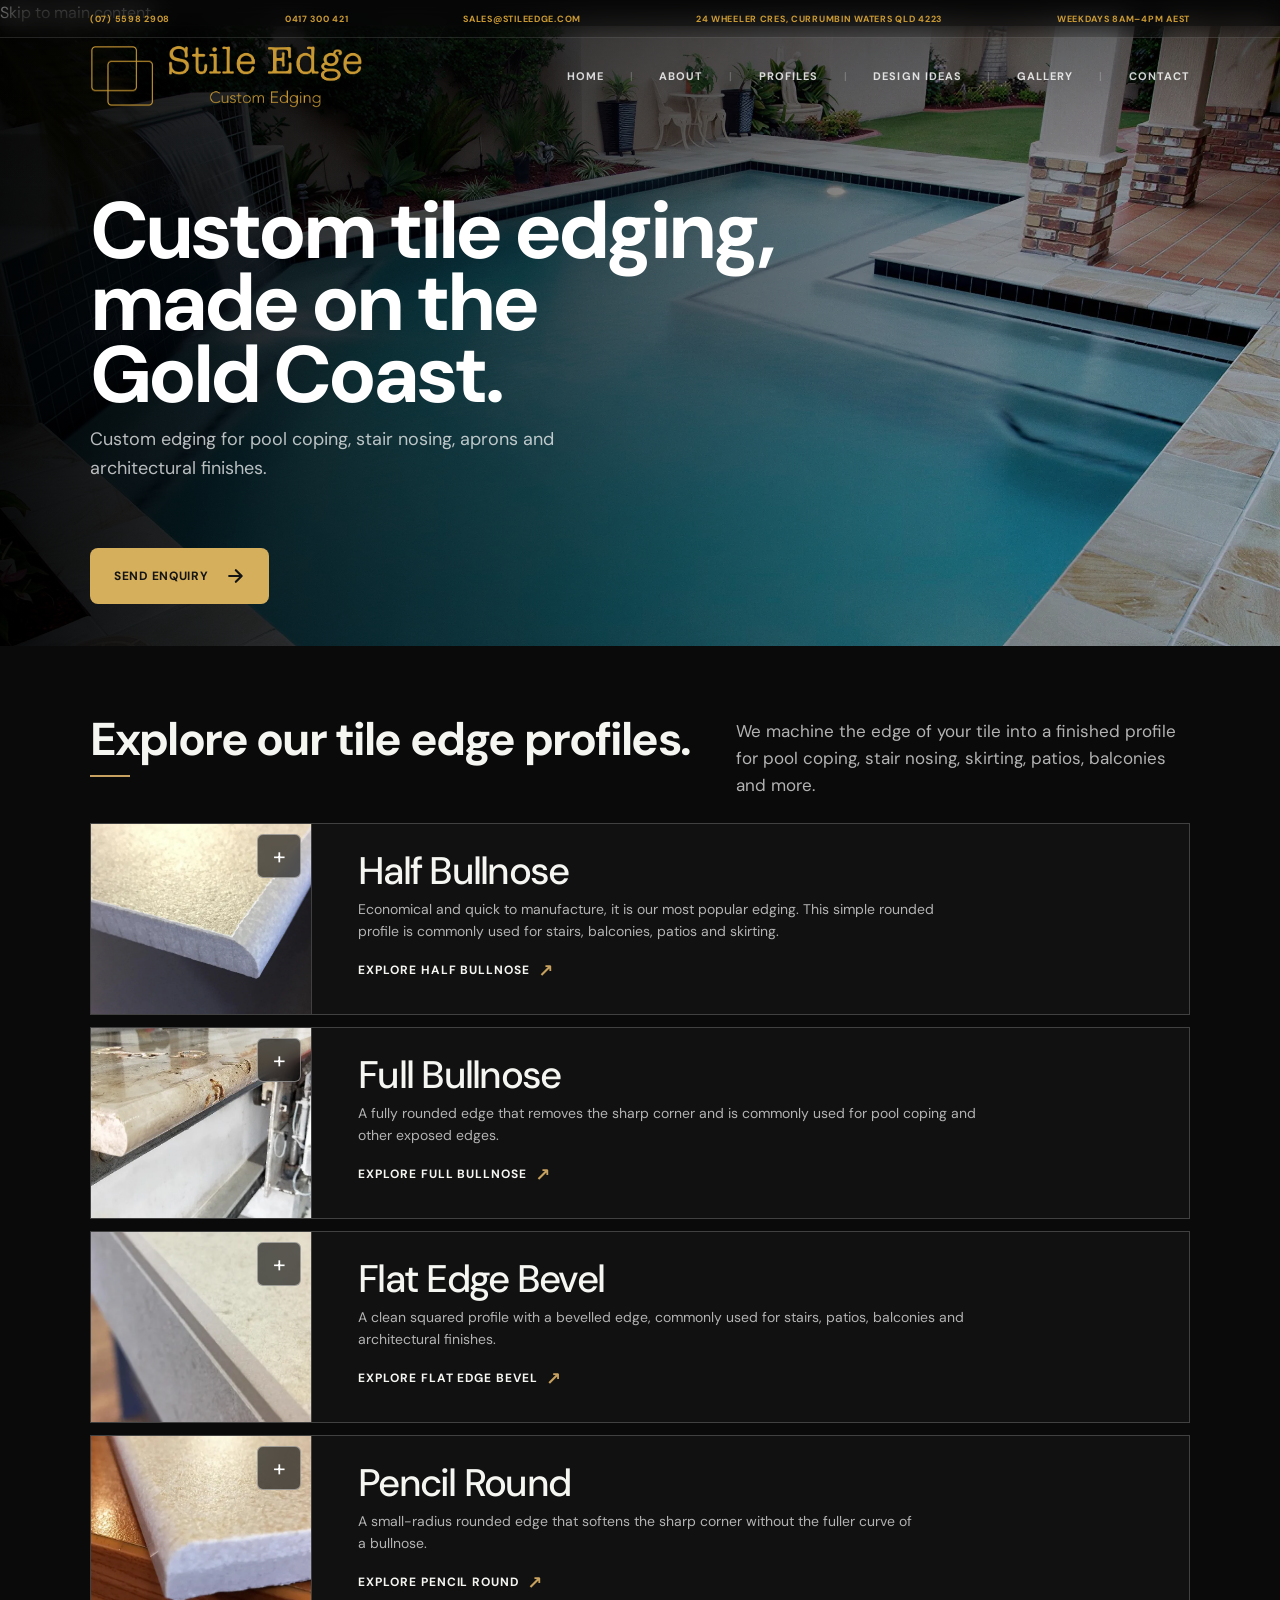
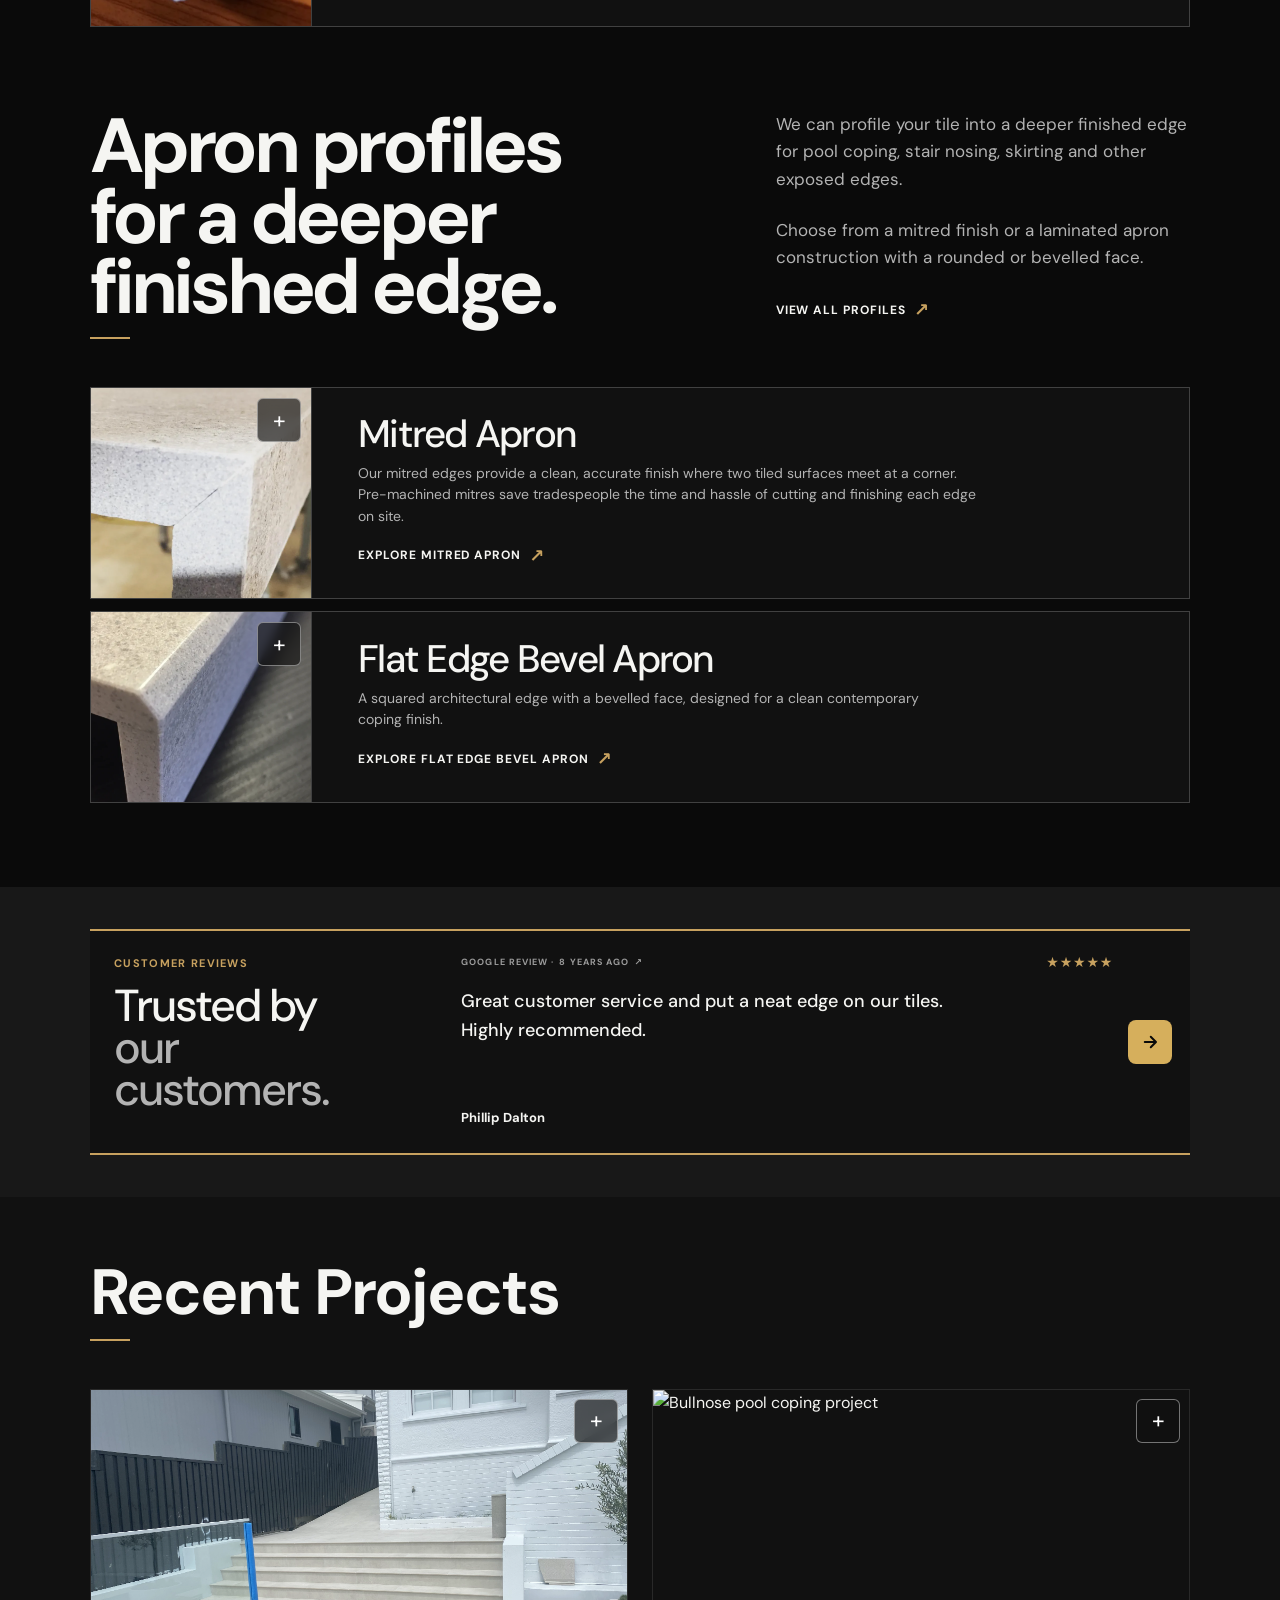
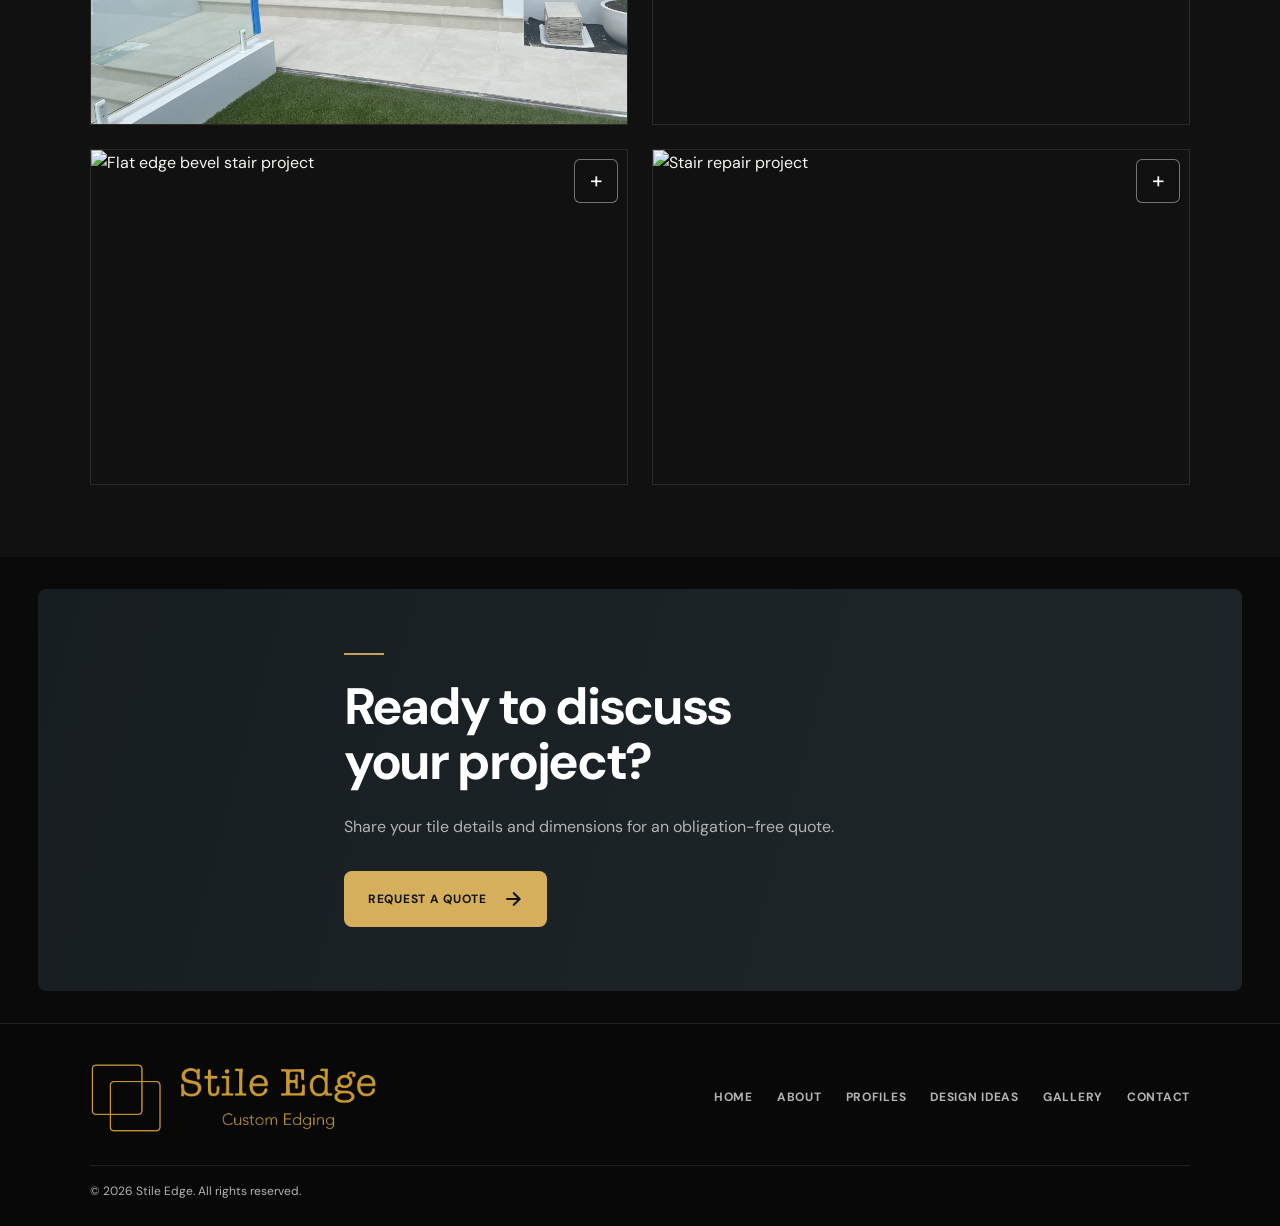
==== commit 433d543c: "Add skip link for accessibility" ====
--- a/index.html
+++ b/index.html
@@ -128,6 +128,7 @@
     </script>
 </head>
 <body class="home-page">
+    <a class="skip-link" href="#main-content">Skip to main content</a>
     
     <!-- =========================
          2. HEADER / NAVIGATION
--- a/style.css
+++ b/style.css
@@ -38,47 +38,6 @@
     --ease: cubic-bezier(.22, 1, .36, 1);
     --section-title-size: clamp(38px, calc(32.667px + 1.667vw), 54px);
     --body-copy-size: 16px;
-    --gold-button:
-        linear-gradient(
-            180deg,
-            rgba(255,255,255,.28) 0,
-            rgba(255,255,255,.06) 2px,
-            transparent 3px
-        ),
-        linear-gradient(
-            108deg,
-            transparent 0%,
-            transparent 34%,
-            rgba(255,255,255,.11) 46%,
-            transparent 60%
-        ),
-        linear-gradient(
-            180deg,
-            var(--brand-gold-bright) 0%,
-            var(--brand-gold) 44%,
-            var(--brand-gold-deep) 100%
-        );
-    
-    --gold-button-hover:
-        linear-gradient(
-            180deg,
-            rgba(255,255,255,.34) 0,
-            rgba(255,255,255,.08) 2px,
-            transparent 3px
-        ),
-        linear-gradient(
-            108deg,
-            transparent 0%,
-            transparent 30%,
-            rgba(255,255,255,.16) 46%,
-            transparent 62%
-        ),
-        linear-gradient(
-            180deg,
-            var(--brand-gold-bright) 0%,
-            var(--brand-gold) 52%,
-            var(--brand-gold-deep) 100%
-        );
     --cta-surface: #1C2428;
     /* Spacing rhythm */
     --space-1: 4px;
@@ -93,7 +52,6 @@
     /* Stile edge motif */
     --brand-edge-length: 40px;
     --brand-edge-thickness: 2px;
-
     /* Shape system */
     --radius-section: 14px;
     --radius-card: 0;
@@ -101,16 +59,10 @@
     --radius-tag: 0;
     --radius-field: 0;
     --radius-section-edge: 0;
-    
-    /* Button geometry */
-    --button-depth: 2px;
-    --button-chamfer: 14px;
-    --button-arrow-width: 52px;
 }
 /* ==========================
    2. Fonts
 ========================== */
-
 /* dm-sans-regular - latin */
 @font-face {
   font-display: swap;
@@ -1016,10 +968,8 @@
 
 .button-primary {
     position: relative;
-    isolation: isolate;
-    z-index: 0;
     min-height: 56px;
-    padding: 0 0 0 24px;
+    padding: 0 24px;
     background: var(--cta-gold);
     color: #141414;
     border: 0;
@@ -1027,7 +977,8 @@
     overflow: hidden;
     transition:
         transform .22s var(--ease),
-        color .22s ease;
+        color .22s ease,
+        background-color .2s ease;
 }
 
 .button-label {
@@ -1063,23 +1014,10 @@
 }
 
 .button-primary:hover {
-    color: var(--button-ink);
     background: #E8C676;
     color: #141414;
-    transition:
+    transform:
         translateY(-2px)
-}
-
-.button-primary:hover::before {
-    background: var(--button-face-hover);
-}
-
-.button-primary:hover::after {
-    transform:
-        translate(
-            var(--button-depth),
-            var(--button-depth)
-        );
 }
 
 .button-primary:hover .button-arrow svg {
@@ -1088,10 +1026,6 @@
 
 .button-primary:active {
     transform: translate(1px, 1px);
-}
-
-.button-primary:active::after {
-    transform: translate(2px, 2px);
 }
 
 /* ========================================
@@ -1593,10 +1527,6 @@
     color: #090909;
 }
 
-.review-gallery-next:hover::before {
-    background: var(--gold-button-hover);
-}
-
 .review-gallery-next svg {
     width: 18px;
     height: 18px;
@@ -1926,6 +1856,23 @@
     padding-inline: 24px;
 }
 
+.contact-content::before {
+    content: "";
+    display: block;
+    width: 40px;
+    height: 2px;
+    background: var(--brand-gold);
+    margin-bottom: 24px;
+}
+
+.contact-content > p {
+    color: var(--text-muted);
+    font-size: 16px;
+    line-height: 1.6;
+    max-width: 520px;
+    margin: 0 0 32px;
+}
+
 .contact h2 {
     max-width: 850px;
     margin: 0 auto 24px;
@@ -1936,7 +1883,7 @@
 }
 
 .contact .about-cta-actions {
-    justify-content: flex-start
+    justify-content: flex-start;
     margin-top: 0;
 }
 
@@ -2027,10 +1974,6 @@
     border-radius: var(--radius-section-edge);
 }
 
-.about-cta {
-    border-radius: 8px;
-}
-
 .about-statement,
 .about-service {
     margin-top: 0;
@@ -2168,6 +2111,7 @@
     position: relative;
     isolation: isolate;
     overflow: hidden;
+    border-radius: 8px;
     background:
     linear-gradient(
         110deg,
@@ -3348,54 +3292,24 @@
     }
 
     /* Email and Hours side by side */
-
     #contact-details .contact-detail:nth-child(1),
     #contact-details .contact-detail:nth-child(2) {
         padding-inline: 12px;
     }
-
+    
     #contact-details .contact-detail:nth-child(1)
     .contact-detail-link {
         font-size: clamp(12px, 3.4vw, 16px);
         gap: 4px;
     }
-
+    
     #contact-details .contact-detail:nth-child(2)
     .contact-detail-hours {
         font-size: clamp(11px, 3vw, 14px);
     }
-
+    
     #contact-details .contact-detail:nth-child(5)
     .contact-detail-link {
-        font-size: 15px;
-    }
-    
-    #contact-details .contact-detail {
-        padding: 20px;
-        min-height: 94px;
-    }
-
-    
-    /* Email and Hours stay side by side */
-    #contact-details .contact-detail:nth-child(1),
-    #contact-details .contact-detail:nth-child(2) {
-        padding-inline: 12px;
-    }
-
-    #contact-details .contact-detail:nth-child(1)
-    .contact-detail-link {
-        font-size: clamp(12px, 3.4vw, 16px);
-        gap: 4px;
-    }
-
-    
-    #contact-details .contact-detail:nth-child(2)
-    .contact-detail-hours {
-        font-size: clamp(11px, 3vw, 14px);
-    }
-
-
-    #contact-details .contact-detail:nth-child(5) .contact-detail-link {
         font-size: 15px;
     }
     
@@ -3587,7 +3501,6 @@
 ========================== */
 
 @media (prefers-reduced-motion: reduce) {
-
     html {
         scroll-behavior: auto;
     }
@@ -3880,7 +3793,6 @@
         width: 150px;
     }
 
-
     .menu-button {
         appearance: none;
         display: flex;
@@ -3969,7 +3881,7 @@
 
     .hero-actions .button-primary {
         min-height: 56px;
-        padding: 0 0 0 20px;
+        padding: 0 20px;
         font-size: 12px;
     }
     
@@ -4123,7 +4035,6 @@
         grid-template-columns:
             112px
             minmax(0, 1fr);
-        min-height: 148px;
         margin-bottom: 12px;
         border:
             1px solid
